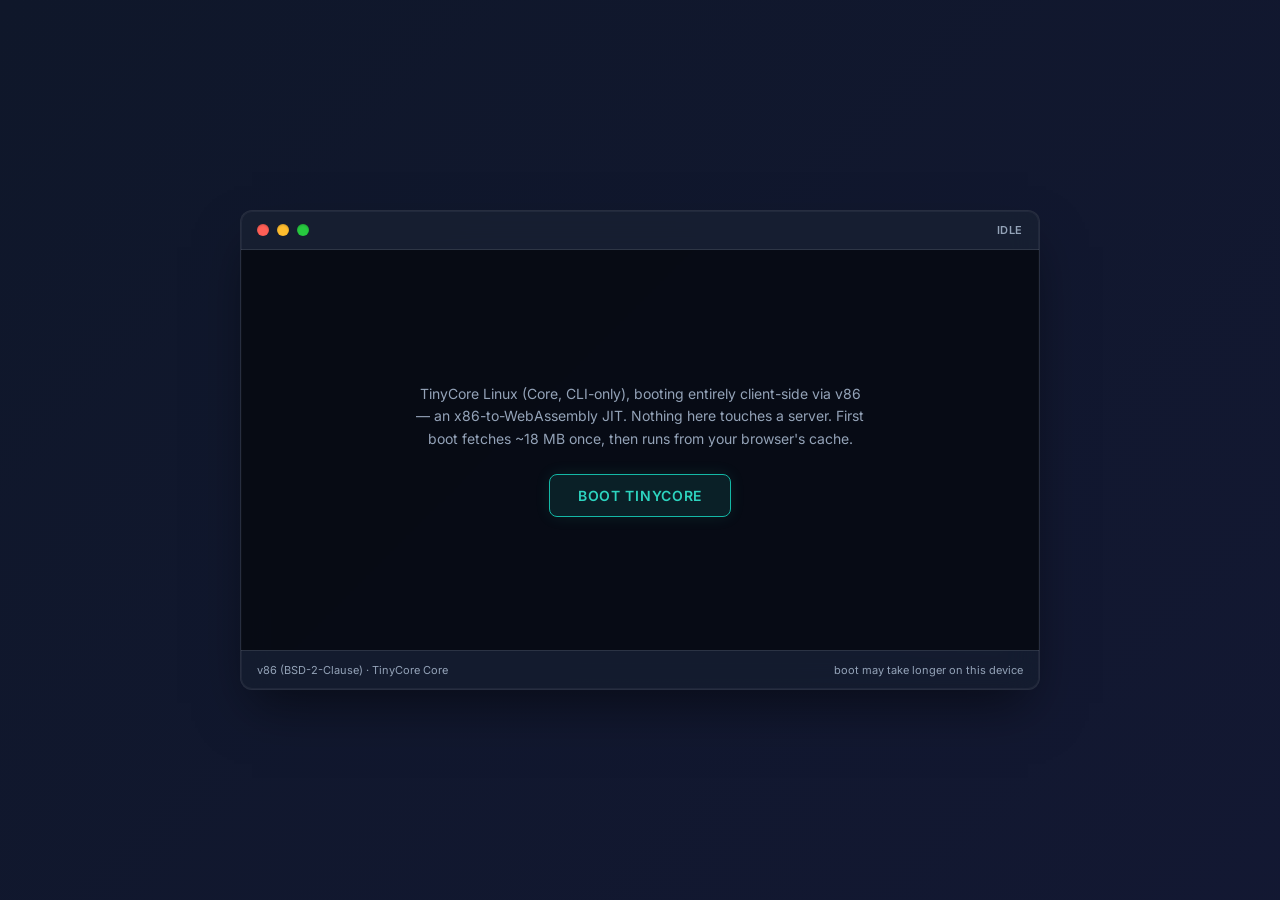
==== index.html @ d2da3f4f "initial commit: tinycore portfolio widget" ====
<!DOCTYPE html>
<html lang="en">

<head>
  <meta charset="UTF-8" />
  <meta name="viewport" content="width=device-width, initial-scale=1.0" />
  <title>TinyCore // client-side Linux</title>
  <style>
    @import url('https://fonts.googleapis.com/css2?family=Inter:wght@400;500;600&display=swap');

    :root {
      --bg: #0f172a;
      --panel: rgba(15, 23, 42, 0.7);
      --border: rgba(255, 255, 255, 0.1);
      --text: #f8fafc;
      --dim: #94a3b8;
      --accent: #2dd4bf;
      --accent-dim: #14b8a6;
      --shadow: rgba(0, 0, 0, 0.5);
    }

    * {
      box-sizing: border-box;
    }

    body {
      margin: 0;
      min-height: 100vh;
      display: flex;
      align-items: center;
      justify-content: center;
      background: linear-gradient(135deg, #0f172a 0%, #1e1b4b 100%, #0f172a 200%);
      background-size: 400% 400%;
      animation: gradientBG 15s ease infinite;
      color: var(--text);
      font-family: 'Inter', system-ui, -apple-system, BlinkMacSystemFont, "Segoe UI", Roboto, sans-serif;
      padding: 24px;
    }

    @keyframes gradientBG {
      0% {
        background-position: 0% 50%;
      }

      50% {
        background-position: 100% 50%;
      }

      100% {
        background-position: 0% 50%;
      }
    }

    .widget {
      width: 100%;
      max-width: 800px;
      background: var(--panel);
      backdrop-filter: blur(16px);
      -webkit-backdrop-filter: blur(16px);
      border: 1px solid var(--border);
      border-radius: 12px;
      overflow: hidden;
      box-shadow: 0 25px 50px -12px var(--shadow), 0 0 0 1px rgba(255, 255, 255, 0.05) inset;
      transition: all 0.3s ease;
    }

    .titlebar {
      display: flex;
      align-items: center;
      justify-content: space-between;
      padding: 12px 16px;
      border-bottom: 1px solid var(--border);
      font-size: 13px;
      color: var(--dim);
      background: rgba(255, 255, 255, 0.03);
    }

    .titlebar .dots {
      display: flex;
      gap: 8px;
    }

    .titlebar .dots span {
      display: inline-block;
      width: 12px;
      height: 12px;
      border-radius: 50%;
      box-shadow: inset 0 1px 2px rgba(0, 0, 0, 0.2);
    }

    .titlebar .dots span:nth-child(1) {
      background: #ff5f56;
    }

    .titlebar .dots span:nth-child(2) {
      background: #ffbd2e;
    }

    .titlebar .dots span:nth-child(3) {
      background: #27c93f;
    }

    #status {
      letter-spacing: 0.05em;
      text-transform: uppercase;
      font-weight: 600;
      font-size: 11px;
    }

    #screen-container {
      background: rgba(0, 0, 0, 0.5);
      min-height: 400px;
      display: flex;
      align-items: center;
      justify-content: center;
      position: relative;
    }

    /* v86 creates and manages its own canvas/text layers inside the container — don't touch
     their display property, just keep them from overflowing. */
    #screen-container canvas {
      max-width: 100%;
      border-bottom-left-radius: 12px;
      border-bottom-right-radius: 12px;
    }

    #screen-container .term {
      white-space: pre;
      color: #c9d1d9;
      font-family: ui-monospace, "SF Mono", "Cascadia Code", "JetBrains Mono", Consolas, monospace;
      padding: 10px;
    }

    .boot-gate {
      display: flex;
      flex-direction: column;
      align-items: center;
      gap: 24px;
      padding: 40px 20px;
      text-align: center;
      animation: fadeIn 0.5s ease;
    }

    @keyframes fadeIn {
      from {
        opacity: 0;
        transform: translateY(10px);
      }

      to {
        opacity: 1;
        transform: translateY(0);
      }
    }

    .boot-gate p {
      margin: 0;
      color: var(--dim);
      font-size: 14px;
      max-width: 50ch;
      line-height: 1.6;
    }

    button#boot-btn {
      background: rgba(45, 212, 191, 0.1);
      border: 1px solid var(--accent-dim);
      color: var(--accent);
      padding: 12px 28px;
      border-radius: 8px;
      font: inherit;
      font-size: 14px;
      font-weight: 600;
      letter-spacing: 0.05em;
      text-transform: uppercase;
      cursor: pointer;
      transition: all 0.2s ease;
      box-shadow: 0 0 15px rgba(45, 212, 191, 0.1);
    }

    button#boot-btn:hover:not(:disabled) {
      background: rgba(45, 212, 191, 0.2);
      box-shadow: 0 0 20px rgba(45, 212, 191, 0.3);
      transform: translateY(-1px);
    }

    button#boot-btn:active:not(:disabled) {
      transform: translateY(1px);
    }

    button#boot-btn:disabled {
      opacity: 0.5;
      cursor: not-allowed;
      box-shadow: none;
    }

    .footbar {
      display: flex;
      justify-content: space-between;
      padding: 12px 16px;
      border-top: 1px solid var(--border);
      font-size: 11px;
      color: var(--dim);
      background: rgba(255, 255, 255, 0.02);
    }

    .footbar a {
      color: var(--dim);
      text-decoration: none;
      transition: color 0.2s;
    }

    .footbar a:hover {
      color: var(--text);
    }

    #fallback-msg {
      display: none;
      padding: 40px 20px;
      text-align: center;
      color: #ef4444;
      font-size: 14px;
    }
  </style>
</head>

<body>

  <div class="widget">
    <div class="titlebar">
      <div class="dots"><span></span><span></span><span></span></div>
      <div id="status">idle</div>
    </div>

    <div id="screen-container">
      <div class="boot-gate" id="boot-gate">
        <p>TinyCore Linux (Core, CLI-only), booting entirely client-side via v86 &mdash; an x86-to-WebAssembly JIT.
          Nothing here touches a server. First boot fetches ~18&nbsp;MB once, then runs from your browser's cache.</p>
        <button id="boot-btn">Boot TinyCore</button>
      </div>
    </div>

    <div id="fallback-msg">
      Your browser doesn't support WebAssembly, so the live terminal can't run here &mdash;
      this widget degrades to this message instead of a broken screen.
    </div>

    <div class="footbar">
      <span>v86 (BSD-2-Clause) &middot; TinyCore Core</span>
      <span id="perf-note"></span>
    </div>
  </div>

  <!-- Classic (non-module) build: exposes a global `V86` class. Vendored locally, not CDN-loaded,
     so this keeps working even if copy.sh or a CDN has a bad day. -->
  <script src="v86/libv86.js"></script>

  <script>
    (function () {
      const bootGate = document.getElementById("boot-gate");
      const bootBtn = document.getElementById("boot-btn");
      const statusEl = document.getElementById("status");
      const screenBox = document.getElementById("screen-container");
      const fallback = document.getElementById("fallback-msg");
      const perfNote = document.getElementById("perf-note");

      // --- Step 7 from the plan: feature-detect before ever touching v86 ---
      if (typeof WebAssembly === "undefined" || typeof window.V86 === "undefined") {
        screenBox.style.display = "none";
        fallback.style.display = "block";
        return;
      }

      // Rough, non-scientific "is this a weak device" signal. Doesn't block anything,
      // just sets expectations so a slow boot doesn't look like it's broken.
      const cores = navigator.hardwareConcurrency || 2;
      if (cores <= 2) {
        perfNote.textContent = "boot may take longer on this device";
      }

      let emulator = null;

      function setStatus(text) { statusEl.textContent = text; }

      function bootTinyCore() {
        bootBtn.disabled = true;
        bootBtn.textContent = "Booting…";
        setStatus("loading");

        // Build a dedicated container for v86's own canvas/text layers, replacing the boot-gate UI.
        screenBox.innerHTML = "";
        const v86Screen = document.createElement("div");
        v86Screen.style.width = "100%";
        screenBox.appendChild(v86Screen);

        emulator = new V86({
          screen: { container: v86Screen },

          wasm_path: "v86/v86.wasm",
          bios: { url: "bios/seabios.bin" },
          vga_bios: { url: "bios/vgabios.bin" },

          // TinyCore's "Core" edition: CLI-only kernel + initrd, no X, no installer.
          bzimage: { url: "tinycore/vmlinuz" },
          initrd: { url: "tinycore/custom_core.gz" },

          // Deliberately lean. TinyCore Core is comfortable well under 64MB; if boot stalls
          // or the kernel OOMs on first real-world test, raise this before touching anything else.
          memory_size: 128 * 1024 * 1024,
          vga_memory_size: 8 * 1024 * 1024,

          // No net_device set at all -> no networking stack, no relay server, nothing to secure.
          autostart: true,
          disable_speaker: true,
        });

        // Fires once the guest actually starts pushing frames. If this never fires,
        // the problem is upstream of rendering (boot/BIOS/kernel), not the display layer.
        let sawFirstFrame = false;

        const stallTimeout = setTimeout(() => {
          if (!sawFirstFrame) {
            setStatus("stalled?");
          }
        }, 20000);

        emulator.add_listener("screen-set-size", () => {
          if (!sawFirstFrame) {
            sawFirstFrame = true;
            setStatus("booting");
            clearTimeout(stallTimeout);
          }
        });

        emulator.add_listener("emulator-ready", () => setStatus("ready"));

        emulator.add_listener("download-error", (e) => {
          setStatus("error");
          clearTimeout(stallTimeout);
          v86Screen.innerHTML =
            '<p style="color:#ef4444;padding:20px;font-size:14px;text-align:center;">' +
            "Couldn't load <code>" + e.file_name + "</code>. If that's vmlinuz/core.gz, " +
            "see the project README &mdash; those two files ship separately from this bundle." +
            "</p>";
        });

        // Catch global unhandled promise rejections (e.g. RangeError from memory allocation issues)
        window.addEventListener("unhandledrejection", (event) => {
          if (event.reason && event.reason.toString().includes("RangeError")) {
            setStatus("error");
            clearTimeout(stallTimeout);
            v86Screen.innerHTML =
              '<div style="color:#ef4444;padding:40px 20px;text-align:center;font-size:14px;">' +
              '<p><strong>VM Crash</strong></p>' +
              '<p>Ran out of memory while loading OS files. Please increase memory_size.</p>' +
              '</div>';
          }
        });
      }

      bootBtn.addEventListener("click", bootTinyCore, { once: true });
    })();
  </script>

</body>

</html>
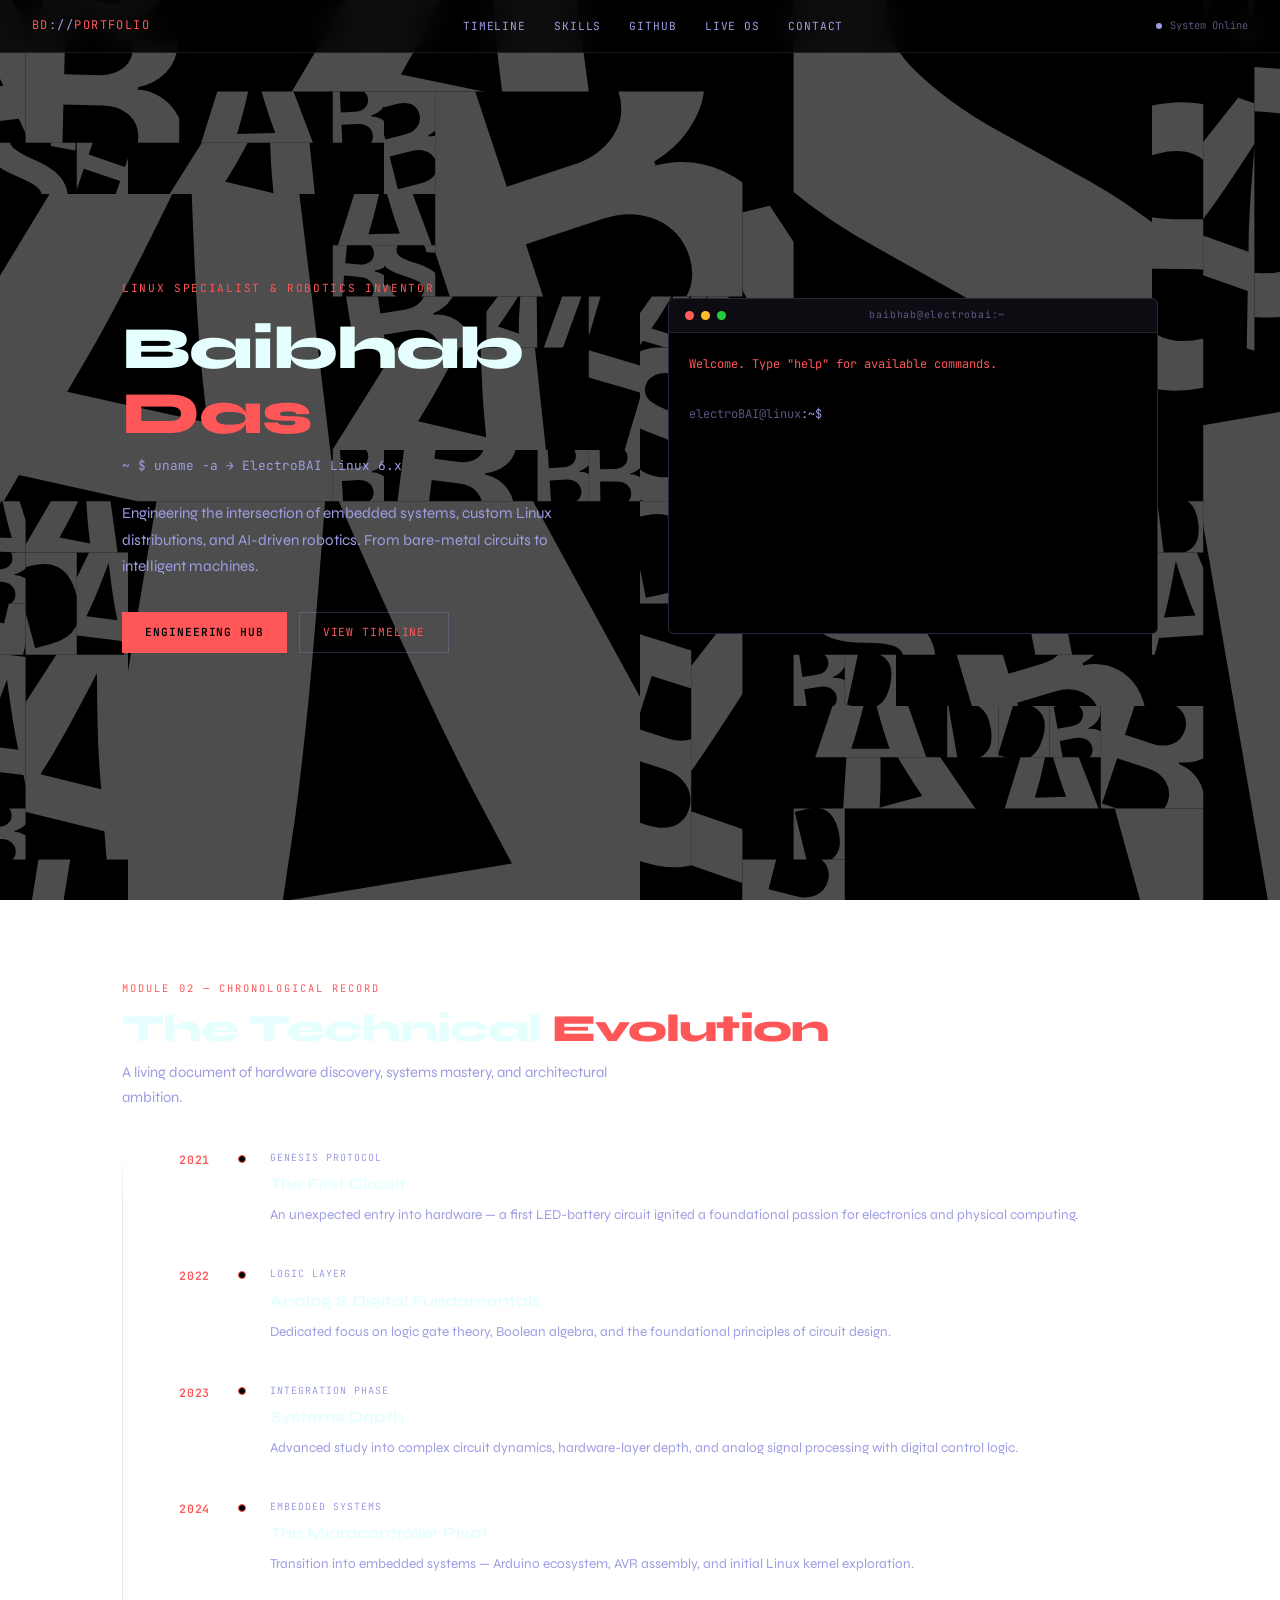
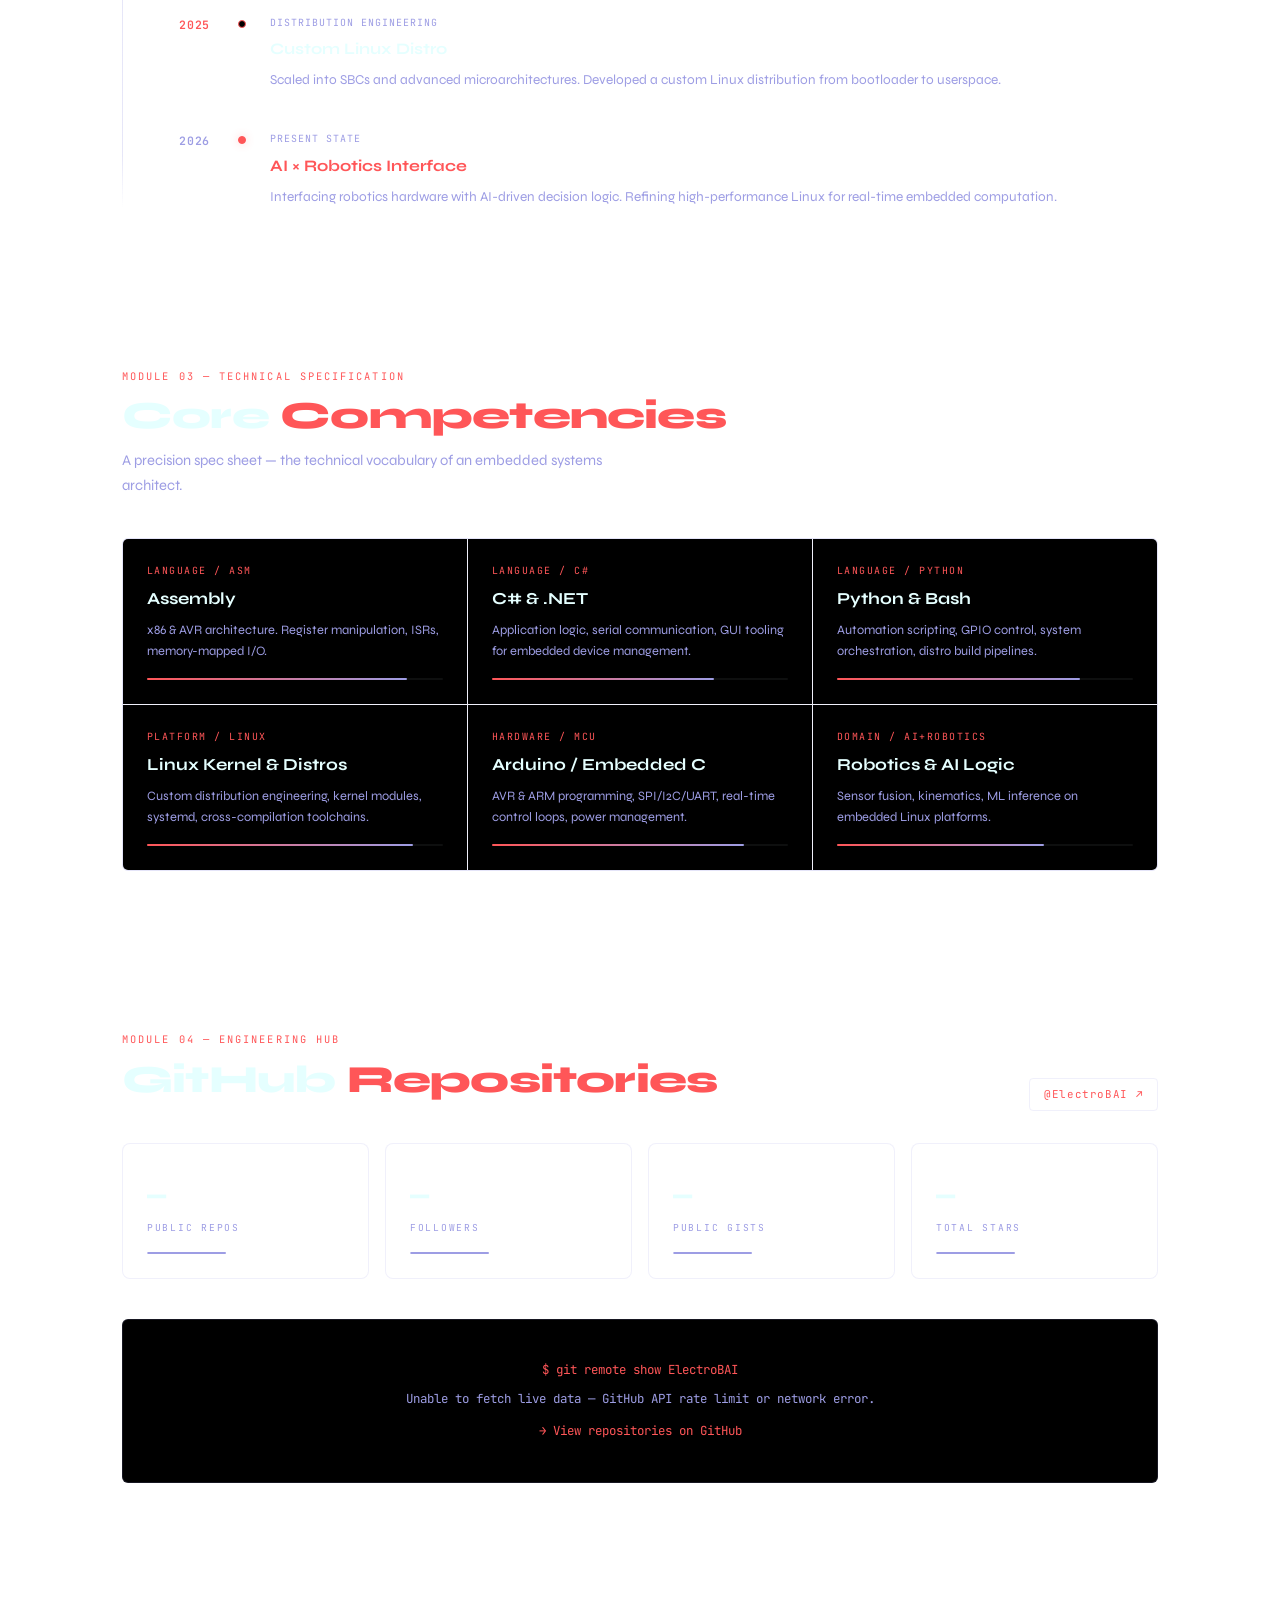
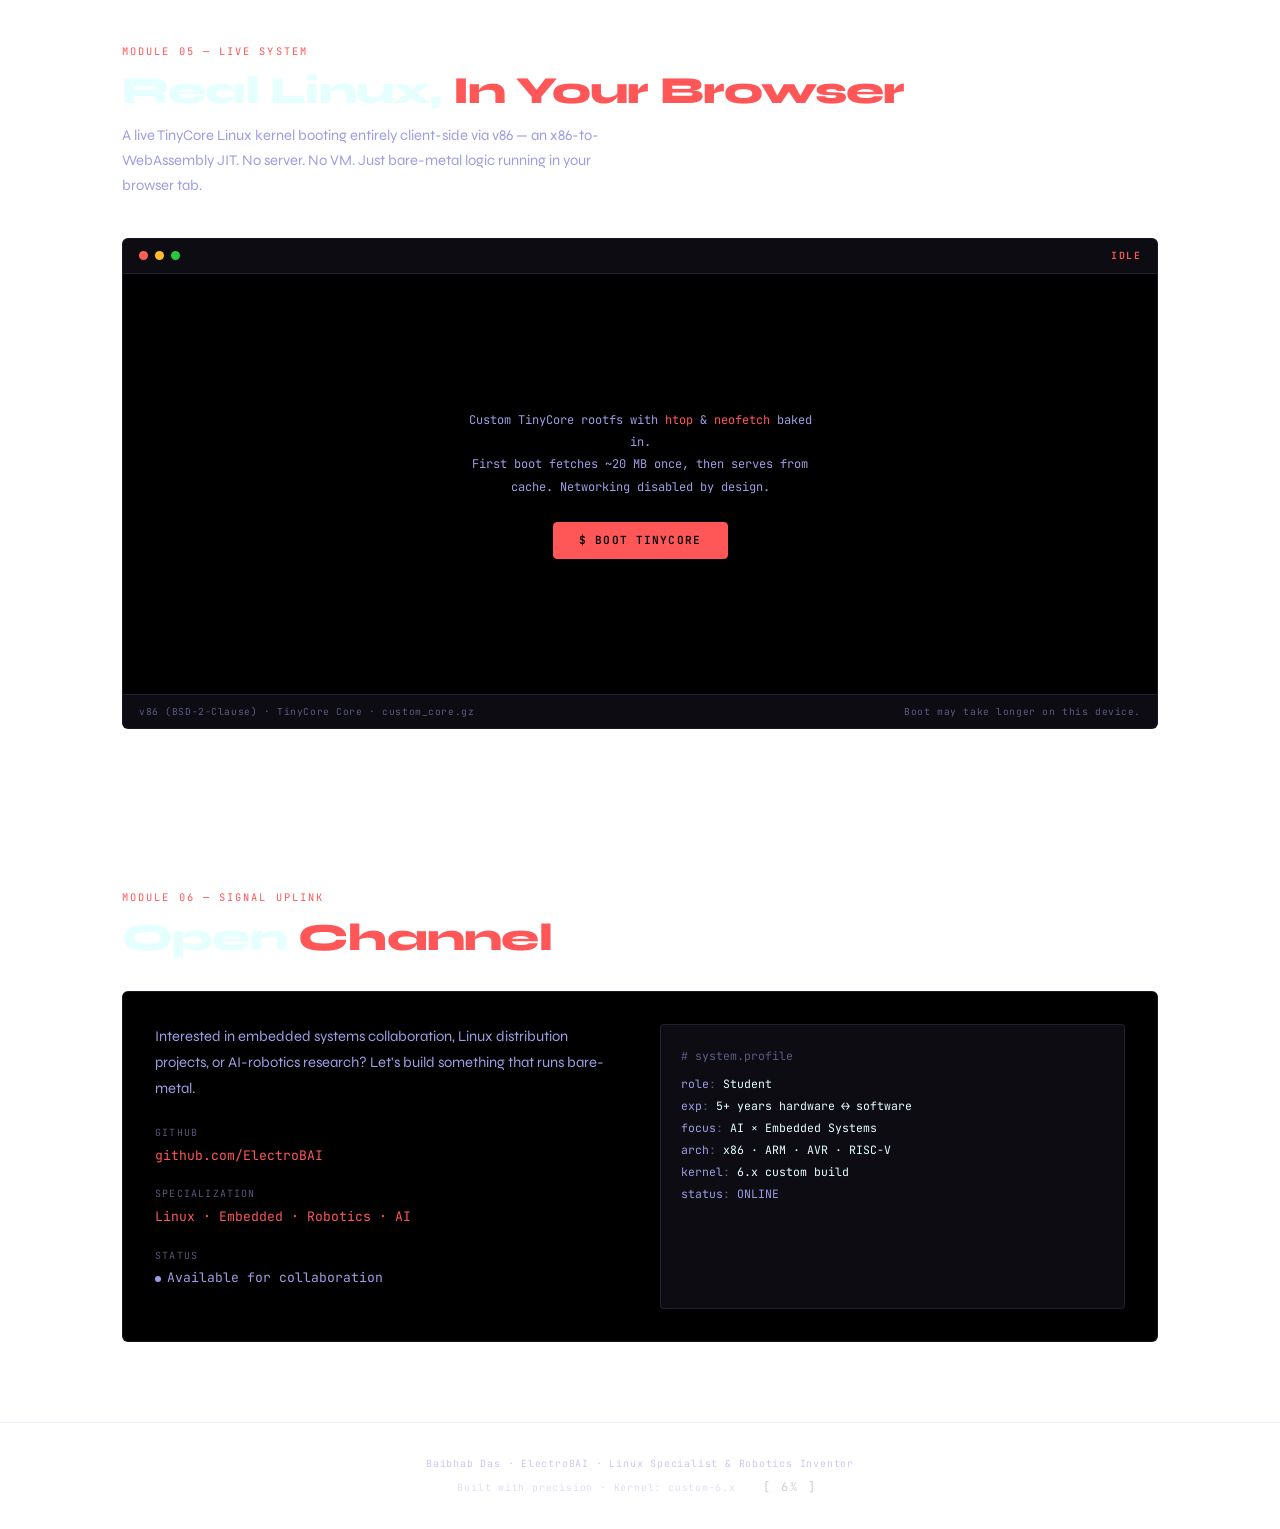
==== commit b45995c9: "Deploy: Apply complete codebase audit fixes, V86 lazy loading, and UI tweaks" ====
--- a/index.html
+++ b/index.html
@@ -2,362 +2,5609 @@
 <html lang="en">
 
 <head>
-  <meta charset="UTF-8" />
-  <meta name="viewport" content="width=device-width, initial-scale=1.0" />
-  <title>TinyCore // client-side Linux</title>
+  <meta charset="UTF-8">
+  <meta name="viewport" content="width=device-width, initial-scale=1.0">
+  <title>Baibhab Das — Linux Specialist & Robotics Inventor</title>
+  <meta name="description"
+    content="Portfolio of Baibhab Das — Linux specialist, robotics inventor, and embedded systems engineer. Explore projects, skills, and a live TinyCore Linux VM.">
+  <link rel="icon" type="image/svg+xml" href="terminal.svg">
+  <link
+    href="https://fonts.googleapis.com/css2?family=JetBrains+Mono:wght@400;600&family=Syne:wght@400;600;700;800&display=swap"
+    rel="stylesheet">
+  <link rel="stylesheet"
+    href="https://cdn-uicons.flaticon.com/2.6.0/uicons-regular-rounded/css/uicons-regular-rounded.css">
   <style>
-    @import url('https://fonts.googleapis.com/css2?family=Inter:wght@400;500;600&display=swap');
+    *,
+    *::before,
+    *::after {
+      box-sizing: border-box;
+      margin: 0;
+      padding: 0
+    }
 
     :root {
-      --bg: #0f172a;
-      --panel: rgba(15, 23, 42, 0.7);
-      --border: rgba(255, 255, 255, 0.1);
-      --text: #f8fafc;
-      --dim: #94a3b8;
-      --accent: #2dd4bf;
-      --accent-dim: #14b8a6;
-      --shadow: rgba(0, 0, 0, 0.5);
-    }
-
-    * {
-      box-sizing: border-box;
+      --bg: #000000;
+      --bg2: #000000;
+      --surface: rgba(157, 157, 228, 0.08);
+      --text: #E5FFFF;
+      --text2: #9D9DE4;
+      --text3: rgba(157, 157, 228, 0.55);
+      --cyan: #FF5658;
+      --cyan2: #9D9DE4;
+      --cyan-dim: rgba(255, 86, 88, 0.08);
+      --border: rgba(157, 157, 228, 0.15);
+      --border2: rgba(157, 157, 228, 0.25);
+      --mono: 'JetBrains Mono', monospace;
+      --sans: 'Syne', sans-serif;
+      --magenta: #ff0055;
+      --amber: #ffe600;
+      --font-heading: 'Syne', sans-serif;
+    }
+
+    html {
+      scroll-behavior: smooth
     }
 
     body {
-      margin: 0;
+      background: transparent;
+      color: var(--text);
+      font-family: var(--sans);
+      line-height: 1.65;
+      overflow-x: hidden;
+      -webkit-font-smoothing: antialiased;
+    }
+
+    a {
+      color: inherit;
+      text-decoration: none;
+      transition: color .2s
+    }
+
+    a:hover {
+      color: var(--cyan)
+    }
+
+    section {
+      padding: 5rem 2rem;
+      max-width: 1100px;
+      margin: 0 auto;
+    }
+
+    /* NAV */
+    nav {
+      position: fixed;
+      top: 0;
+      left: 0;
+      right: 0;
+      z-index: 100;
+      padding: 1rem 2rem;
+      display: flex;
+      align-items: center;
+      justify-content: space-between;
+      background: rgba(0, 0, 0, 0.82);
+      backdrop-filter: blur(16px);
+      -webkit-backdrop-filter: blur(16px);
+      border-bottom: 1px solid var(--border);
+    }
+
+    .nav-logo {
+      font-family: var(--mono);
+      font-size: .75rem;
+      color: var(--cyan);
+      letter-spacing: .12em;
+      text-transform: uppercase;
+    }
+
+    .nav-logo span {
+      color: var(--text2)
+    }
+
+    .nav-links {
+      display: flex;
+      gap: 1.75rem
+    }
+
+    .nav-links a {
+      font-family: var(--mono);
+      font-size: .7rem;
+      color: var(--text2);
+      letter-spacing: .08em;
+      text-transform: uppercase;
+    }
+
+    .nav-links a:hover {
+      color: var(--cyan)
+    }
+
+    .nav-status {
+      display: flex;
+      align-items: center;
+      gap: .5rem;
+      font-family: var(--mono);
+      font-size: .65rem;
+      color: var(--text3);
+    }
+
+    .status-dot {
+      width: 6px;
+      height: 6px;
+      border-radius: 50%;
+      background: var(--cyan2);
+      animation: pulse 2.5s ease-in-out infinite;
+    }
+
+    @keyframes pulse {
+
+      0%,
+      100% {
+        opacity: 1;
+        box-shadow: 0 0 4px rgba(255, 86, 88, .4)
+      }
+
+      50% {
+        opacity: .45;
+        box-shadow: none
+      }
+    }
+
+    /* HERO */
+    #hero {
       min-height: 100vh;
       display: flex;
       align-items: center;
+      padding: 7rem 2rem 5rem;
+      max-width: 1100px;
+      margin: 0 auto;
+    }
+
+    .hero-grid {
+      display: grid;
+      grid-template-columns: 1fr 1fr;
+      gap: 3.5rem;
+      align-items: center;
+      width: 100%;
+    }
+
+    .hero-eyebrow {
+      font-family: var(--mono);
+      font-size: .7rem;
+      color: var(--cyan);
+      letter-spacing: .15em;
+      text-transform: uppercase;
+      margin-bottom: 1.25rem;
+    }
+
+    .hero-name {
+      font-size: clamp(2.4rem, 5vw, 3.75rem);
+      font-weight: 800;
+      line-height: 1.08;
+      letter-spacing: -.02em;
+      margin-bottom: .5rem;
+    }
+
+    .hero-name .accent {
+      color: var(--cyan)
+    }
+
+    .hero-title {
+      font-family: var(--mono);
+      font-size: .8rem;
+      color: var(--text2);
+      margin-bottom: 1.5rem;
+    }
+
+    .hero-desc {
+      color: var(--text2);
+      font-size: .95rem;
+      line-height: 1.75;
+      margin-bottom: 2rem;
+      max-width: 440px;
+    }
+
+    .hero-ctas {
+      display: flex;
+      gap: .75rem;
+      flex-wrap: wrap
+    }
+
+    .btn {
+      font-family: var(--mono);
+      font-size: .7rem;
+      padding: .65rem 1.4rem;
+      letter-spacing: .08em;
+      text-transform: uppercase;
+      transition: background .2s, border-color .2s, color .2s;
+    }
+
+    .btn-primary {
+      background: var(--cyan);
+      color: #000;
+      font-weight: 600;
+      border: 1px solid var(--cyan);
+    }
+
+    .btn-primary:hover {
+      background: #ff7a7c;
+      color: #000
+    }
+
+    .btn-secondary {
+      background: transparent;
+      color: var(--cyan);
+      border: 1px solid var(--border2);
+    }
+
+    .btn-secondary:hover {
+      background: var(--cyan-dim);
+      color: var(--cyan)
+    }
+
+    /* TERMINAL */
+    .terminal-wrap {
+      position: relative
+    }
+
+    .terminal {
+      background: var(--bg2);
+      border: 1px solid var(--border);
+      border-radius: 6px;
+      overflow: hidden;
+      transition: border-color .25s;
+    }
+
+    .terminal:focus-within {
+      border-color: var(--border2)
+    }
+
+    .terminal-bar {
+      padding: .55rem 1rem;
+      background: var(--surface);
+      border-bottom: 1px solid var(--border);
+      display: flex;
+      align-items: center;
+      gap: .45rem;
+    }
+
+    .t-dot {
+      width: 9px;
+      height: 9px;
+      border-radius: 50%
+    }
+
+    .t-dot.r {
+      background: #ff5f56
+    }
+
+    .t-dot.y {
+      background: #ffbd2e
+    }
+
+    .t-dot.g {
+      background: #27c93f
+    }
+
+    .terminal-title {
+      flex: 1;
+      text-align: center;
+      font-family: var(--mono);
+      font-size: .62rem;
+      color: var(--text3);
+      letter-spacing: .08em;
+    }
+
+    .terminal-body {
+      padding: 1.25rem;
+      font-family: var(--mono);
+      font-size: .75rem;
+      line-height: 1.85;
+      min-height: 300px;
+      max-height: 340px;
+      overflow-y: auto;
+    }
+
+    .terminal-body::-webkit-scrollbar {
+      width: 3px
+    }
+
+    .terminal-body::-webkit-scrollbar-thumb {
+      background: var(--border2);
+      border-radius: 2px
+    }
+
+    .terminal-output {
+      white-space: pre-wrap;
+      word-break: break-word;
+      margin-bottom: .35rem
+    }
+
+    .terminal-output.out {
+      color: var(--text2)
+    }
+
+    .terminal-output.hi {
+      color: var(--cyan)
+    }
+
+    .terminal-output.err {
+      color: #FF5658
+    }
+
+    .terminal-input-line {
+      display: flex;
+      align-items: baseline;
+      margin-top: .25rem
+    }
+
+    .t-prompt {
+      color: var(--cyan2);
+      white-space: nowrap;
+      flex-shrink: 0
+    }
+
+    .t-host {
+      color: var(--text3)
+    }
+
+    #cli-input {
+      flex: 1;
+      background: transparent;
+      border: none;
+      outline: none;
+      color: var(--text);
+      font-family: var(--mono);
+      font-size: .75rem;
+      caret-color: var(--cyan);
+      padding: 0;
+      margin: 0;
+      min-width: 0;
+    }
+
+    /* SECTION HEADERS */
+    .section-label {
+      font-family: var(--mono);
+      font-size: .65rem;
+      color: var(--cyan);
+      letter-spacing: .2em;
+      text-transform: uppercase;
+      margin-bottom: .6rem;
+    }
+
+    .section-title {
+      font-size: clamp(1.6rem, 3.5vw, 2.4rem);
+      font-weight: 800;
+      line-height: 1.12;
+      letter-spacing: -.02em;
+      margin-bottom: .65rem;
+    }
+
+    .section-title .accent {
+      color: var(--cyan)
+    }
+
+    .section-subtitle {
+      color: var(--text2);
+      font-size: .92rem;
+      max-width: 520px;
+      line-height: 1.7;
+    }
+
+    /* TIMELINE */
+    .timeline {
+      margin-top: 2.5rem;
+      position: relative
+    }
+
+    .timeline::before {
+      content: '';
+      position: absolute;
+      left: 0;
+      top: 0;
+      bottom: 0;
+      width: 1px;
+      background: linear-gradient(to bottom, transparent, var(--border2) 8%, var(--border2) 92%, transparent);
+    }
+
+    .timeline-item {
+      display: grid;
+      grid-template-columns: 120px 1fr;
+      position: relative;
+    }
+
+    .timeline-item:not(:last-child) .t-content {
+      padding-bottom: 2.5rem
+    }
+
+    .t-year-col {
+      padding-right: 2rem;
+      text-align: right;
+      position: relative;
+    }
+
+    .t-year {
+      font-family: var(--mono);
+      font-size: .72rem;
+      color: var(--cyan);
+      font-weight: 600;
+      letter-spacing: .06em;
+    }
+
+    .t-node {
+      position: absolute;
+      right: -4px;
+      top: .3rem;
+      width: 8px;
+      height: 8px;
+      border-radius: 50%;
+      background: var(--bg);
+      border: 1.5px solid var(--cyan);
+      transition: background .2s, box-shadow .2s;
+    }
+
+    .timeline-item:hover .t-node {
+      background: var(--cyan-dim)
+    }
+
+    .t-content {
+      padding-left: 1.75rem
+    }
+
+    .t-tag {
+      font-family: var(--mono);
+      font-size: .62rem;
+      color: var(--cyan2);
+      letter-spacing: .1em;
+      text-transform: uppercase;
+      margin-bottom: .3rem;
+    }
+
+    .t-milestone {
+      font-size: 1rem;
+      font-weight: 700;
+      margin-bottom: .35rem
+    }
+
+    .t-desc {
+      color: var(--text2);
+      font-size: .85rem;
+      line-height: 1.7
+    }
+
+    .t-present .t-node {
+      background: var(--cyan);
+      box-shadow: 0 0 8px rgba(255, 86, 88, .25)
+    }
+
+    .t-present .t-year {
+      color: var(--cyan2)
+    }
+
+    /* SKILLS */
+    .spec-grid {
+      display: grid;
+      grid-template-columns: repeat(auto-fit, minmax(280px, 1fr));
+      gap: 1px;
+      margin-top: 2.5rem;
+      background: var(--border);
+      border: 1px solid var(--border);
+      border-radius: 6px;
+      overflow: hidden;
+    }
+
+    .spec-cell {
+      background: var(--bg2);
+      padding: 1.5rem;
+      transition: background .2s;
+    }
+
+    .spec-cell:hover {
+      background: var(--surface)
+    }
+
+    .spec-lang {
+      font-family: var(--mono);
+      font-size: .62rem;
+      color: var(--cyan);
+      letter-spacing: .15em;
+      text-transform: uppercase;
+      margin-bottom: .35rem;
+    }
+
+    .spec-name {
+      font-size: 1.05rem;
+      font-weight: 700;
+      margin-bottom: .45rem
+    }
+
+    .spec-desc {
+      font-size: .8rem;
+      color: var(--text2);
+      line-height: 1.65;
+      margin-bottom: 1rem
+    }
+
+    .spec-bar-wrap {
+      height: 2px;
+      background: rgba(229, 255, 255, .06);
+      border-radius: 1px
+    }
+
+    .spec-bar {
+      height: 100%;
+      background: linear-gradient(to right, var(--cyan), var(--cyan2));
+      border-radius: 1px;
+      transition: width .6s ease;
+    }
+
+    /* GITHUB */
+    .gh-header {
+      display: flex;
+      align-items: flex-end;
+      justify-content: space-between;
+      flex-wrap: wrap;
+      gap: 1rem;
+      margin-bottom: 2rem;
+    }
+
+    .gh-link {
+      font-family: var(--mono);
+      font-size: .68rem;
+      color: var(--cyan);
+      border: 1px solid var(--border);
+      padding: .4rem .85rem;
+      border-radius: 4px;
+      letter-spacing: .06em;
+      transition: background .2s, border-color .2s;
+    }
+
+    .gh-link:hover {
+      background: var(--cyan-dim);
+      border-color: var(--border2);
+      color: var(--cyan)
+    }
+
+    .repos-grid {
+      display: grid;
+      grid-template-columns: repeat(auto-fill, minmax(300px, 1fr));
+      gap: 1px;
+      background: var(--border);
+      border: 1px solid var(--border);
+      border-radius: 6px;
+      overflow: hidden;
+    }
+
+    .repo-card {
+      background: var(--bg2);
+      padding: 1.35rem;
+      display: block;
+      color: inherit;
+      transition: background .2s;
+    }
+
+    .repo-card:hover {
+      background: var(--surface);
+      color: inherit
+    }
+
+    .repo-name {
+      font-family: var(--mono);
+      font-size: .82rem;
+      color: var(--cyan);
+      font-weight: 600;
+      margin-bottom: .4rem;
+      display: flex;
+      align-items: center;
+      gap: .4rem;
+    }
+
+    .repo-desc {
+      font-size: .78rem;
+      color: var(--text2);
+      line-height: 1.6;
+      margin-bottom: .85rem;
+      min-height: 2.4rem;
+    }
+
+    .repo-meta {
+      display: flex;
+      gap: 1rem;
+      align-items: center;
+      flex-wrap: wrap;
+      font-family: var(--mono);
+      font-size: .62rem;
+      color: var(--text3);
+    }
+
+    .repo-lang {
+      display: flex;
+      align-items: center;
+      gap: .35rem;
+      color: var(--text2)
+    }
+
+    .lang-dot {
+      width: 7px;
+      height: 7px;
+      border-radius: 50%
+    }
+
+    .repo-stars {
+      display: flex;
+      align-items: center;
+      gap: .25rem
+    }
+
+    .repo-loading,
+    .repo-error {
+      text-align: center;
+      padding: 2.5rem;
+      font-family: var(--mono);
+      font-size: .78rem;
+      color: var(--text2);
+      background: var(--bg2);
+      border: 1px solid var(--border);
+      border-radius: 6px;
+    }
+
+    .repo-error a {
+      color: var(--cyan)
+    }
+
+    /* CONTACT */
+    .contact-card {
+      margin-top: 2rem;
+      background: var(--bg2);
+      border: 1px solid var(--border);
+      border-radius: 6px;
+      padding: 2rem;
+      display: grid;
+      grid-template-columns: 1fr 1fr;
+      gap: 2.5rem;
+    }
+
+    .contact-fact {
+      margin-bottom: 1.25rem
+    }
+
+    .contact-label {
+      font-family: var(--mono);
+      font-size: .62rem;
+      color: var(--text3);
+      letter-spacing: .12em;
+      text-transform: uppercase;
+      margin-bottom: .2rem;
+    }
+
+    .contact-value {
+      font-family: var(--mono);
+      font-size: .82rem;
+      color: var(--cyan)
+    }
+
+    .profile-block {
+      background: var(--surface);
+      border: 1px solid var(--border);
+      border-radius: 4px;
+      padding: 1.25rem;
+      font-family: var(--mono);
+      font-size: .72rem;
+      line-height: 1.9;
+    }
+
+    .profile-block .key {
+      color: var(--cyan2)
+    }
+
+    .profile-block .sep {
+      color: var(--text3)
+    }
+
+    footer {
+      position: relative;
+      border-top: 1px solid var(--border);
+      padding: 2rem;
+      text-align: center;
+      font-family: var(--mono);
+      font-size: .62rem;
+      color: var(--text3);
+      letter-spacing: .08em;
+      line-height: 1.8;
+    }
+
+    /* SCROLL ANIMATIONS */
+    .fade-up {
+      opacity: 0;
+      transform: translateY(14px);
+      transition: opacity .5s ease, transform .5s ease;
+    }
+
+    .fade-up.visible {
+      opacity: 1;
+      transform: none
+    }
+
+    @media(max-width:768px) {
+      .hero-grid {
+        grid-template-columns: 1fr;
+        gap: 2.5rem
+      }
+
+      .timeline-item {
+        grid-template-columns: 72px 1fr
+      }
+
+      .contact-card {
+        grid-template-columns: 1fr
+      }
+
+      .nav-links {
+        display: none
+      }
+
+      nav {
+        padding: 1rem 1.25rem
+      }
+
+      section {
+        padding: 4rem 1.25rem
+      }
+
+      #hero {
+        padding: 6rem 1.25rem 4rem
+      }
+    }
+
+    /* BACKGROUND ANIMATION LAYER */
+    #letterGridBg {
+      position: fixed;
+      inset: 0;
+      z-index: -1;
+      overflow: hidden;
+      background: #000;
+      pointer-events: none;
+    }
+
+    #letterGrid {
+      position: absolute;
+      top: 0;
+      left: 0;
+      display: block;
+      will-change: transform
+    }
+
+    #letterGridScrim {
+      position: absolute;
+      inset: 0;
+      background: rgba(0, 0, 0, 0.62)
+    }
+
+    /* LOADER */
+    #page-loader {
+      position: fixed;
+      inset: 0;
+      z-index: 9999;
+      background: #000;
+      display: flex;
+      flex-direction: column;
+      align-items: center;
       justify-content: center;
-      background: linear-gradient(135deg, #0f172a 0%, #1e1b4b 100%, #0f172a 200%);
-      background-size: 400% 400%;
-      animation: gradientBG 15s ease infinite;
+      gap: 1.2rem;
+      transition: opacity .5s ease, visibility .5s ease;
+    }
+
+    #page-loader.hidden {
+      opacity: 0;
+      visibility: hidden;
+    }
+
+    .loader-title {
+      font-family: var(--mono);
+      font-size: clamp(1.8rem, 5vw, 3rem);
+      font-weight: 700;
       color: var(--text);
-      font-family: 'Inter', system-ui, -apple-system, BlinkMacSystemFont, "Segoe UI", Roboto, sans-serif;
-      padding: 24px;
-    }
-
-    @keyframes gradientBG {
+      letter-spacing: .05em;
+    }
+
+    .loader-title span {
+      color: var(--cyan);
+    }
+
+    .loader-subtitle {
+      font-family: var(--mono);
+      font-size: .65rem;
+      letter-spacing: .3em;
+      color: var(--text2);
+      text-transform: uppercase;
+    }
+
+    .loader-bar-wrap {
+      width: min(280px, 60vw);
+      height: 2px;
+      background: rgba(255, 255, 255, .1);
+      border-radius: 2px;
+      overflow: hidden;
+    }
+
+    .loader-bar {
+      height: 100%;
+      width: 0;
+      background: var(--cyan);
+      border-radius: 2px;
+      animation: loaderFill 1.4s cubic-bezier(.4, 0, .2, 1) forwards;
+    }
+
+    @keyframes loaderFill {
       0% {
-        background-position: 0% 50%;
-      }
-
+        width: 0;
+      }
+
+      60% {
+        width: 75%;
+      }
+
+      100% {
+        width: 100%;
+      }
+    }
+
+    .loader-text {
+      font-family: var(--mono);
+      font-size: .6rem;
+      color: var(--cyan);
+      letter-spacing: .15em;
+      animation: loaderBlink 1s step-end infinite;
+    }
+
+    @keyframes loaderBlink {
       50% {
-        background-position: 100% 50%;
-      }
-
-      100% {
-        background-position: 0% 50%;
-      }
-    }
-
-    .widget {
-      width: 100%;
-      max-width: 800px;
-      background: var(--panel);
-      backdrop-filter: blur(16px);
-      -webkit-backdrop-filter: blur(16px);
+        opacity: 0;
+      }
+    }
+
+    /* GITHUB STATS CARDS */
+    .gh-stats-grid {
+      display: grid;
+      grid-template-columns: repeat(auto-fit, minmax(200px, 1fr));
+      gap: 1rem;
+      margin-bottom: 2.5rem;
+    }
+
+    .gh-stat-card {
+      background: rgba(255, 255, 255, .03);
       border: 1px solid var(--border);
-      border-radius: 12px;
+      border-radius: 8px;
+      padding: 1.5rem;
+      display: flex;
+      flex-direction: column;
+      gap: .5rem;
+      transition: border-color .2s;
+    }
+
+    .gh-stat-card:hover {
+      border-color: var(--border2);
+    }
+
+    .gh-stat-icon {
+      display: flex;
+      margin-bottom: .25rem;
+    }
+
+    .gh-stat-icon i {
+      font-size: 1.5rem;
+      color: var(--cyan2);
+      line-height: 1;
+    }
+
+    .gh-stat-value {
+      font-family: var(--mono);
+      font-size: 2rem;
+      font-weight: 700;
+      color: var(--text);
+      line-height: 1;
+    }
+
+    .gh-stat-label {
+      font-family: var(--mono);
+      font-size: .6rem;
+      letter-spacing: .18em;
+      color: var(--text2);
+      text-transform: uppercase;
+    }
+
+    .gh-stat-bar {
+      margin-top: .5rem;
+      height: 2px;
+      background: rgba(255, 255, 255, .08);
+      border-radius: 2px;
       overflow: hidden;
-      box-shadow: 0 25px 50px -12px var(--shadow), 0 0 0 1px rgba(255, 255, 255, 0.05) inset;
-      transition: all 0.3s ease;
-    }
-
-    .titlebar {
+    }
+
+    .gh-stat-bar-fill {
+      height: 100%;
+      width: 40%;
+      background: var(--cyan2);
+      border-radius: 2px;
+    }
+
+    /* TINYCORE WIDGET */
+
+    .tc-widget {
+      margin-top: 2.5rem;
+      border: 1px solid var(--border);
+      border-radius: 6px;
+      overflow: hidden;
+      background: #000;
+      transition: border-color .25s;
+    }
+
+    .tc-widget:hover {
+      border-color: var(--border2);
+    }
+
+    .tc-titlebar {
       display: flex;
       align-items: center;
       justify-content: space-between;
-      padding: 12px 16px;
+      padding: .55rem 1rem;
+      background: var(--surface);
       border-bottom: 1px solid var(--border);
-      font-size: 13px;
-      color: var(--dim);
-      background: rgba(255, 255, 255, 0.03);
-    }
-
-    .titlebar .dots {
+    }
+
+    .tc-titlebar .dots {
       display: flex;
-      gap: 8px;
-    }
-
-    .titlebar .dots span {
+      gap: .45rem;
+    }
+
+    .tc-titlebar .dots span {
       display: inline-block;
-      width: 12px;
-      height: 12px;
+      width: 9px;
+      height: 9px;
       border-radius: 50%;
-      box-shadow: inset 0 1px 2px rgba(0, 0, 0, 0.2);
-    }
-
-    .titlebar .dots span:nth-child(1) {
+    }
+
+    .tc-titlebar .dots span:nth-child(1) {
       background: #ff5f56;
     }
 
-    .titlebar .dots span:nth-child(2) {
+    .tc-titlebar .dots span:nth-child(2) {
       background: #ffbd2e;
     }
 
-    .titlebar .dots span:nth-child(3) {
+    .tc-titlebar .dots span:nth-child(3) {
       background: #27c93f;
     }
 
-    #status {
-      letter-spacing: 0.05em;
+    #tc-status {
+      font-family: var(--mono);
+      font-size: .62rem;
+      color: var(--cyan);
+      letter-spacing: .15em;
       text-transform: uppercase;
       font-weight: 600;
-      font-size: 11px;
-    }
-
-    #screen-container {
-      background: rgba(0, 0, 0, 0.5);
-      min-height: 400px;
+    }
+
+    #tc-screen {
+      background: #000;
+      min-height: 420px;
       display: flex;
       align-items: center;
       justify-content: center;
       position: relative;
     }
 
-    /* v86 creates and manages its own canvas/text layers inside the container — don't touch
-     their display property, just keep them from overflowing. */
-    #screen-container canvas {
+    #tc-screen canvas {
       max-width: 100%;
-      border-bottom-left-radius: 12px;
-      border-bottom-right-radius: 12px;
-    }
-
-    #screen-container .term {
-      white-space: pre;
-      color: #c9d1d9;
-      font-family: ui-monospace, "SF Mono", "Cascadia Code", "JetBrains Mono", Consolas, monospace;
-      padding: 10px;
-    }
-
-    .boot-gate {
+      display: block;
+    }
+
+    .tc-boot-gate {
       display: flex;
       flex-direction: column;
       align-items: center;
-      gap: 24px;
-      padding: 40px 20px;
+      gap: 1.5rem;
+      padding: 3rem 2rem;
       text-align: center;
-      animation: fadeIn 0.5s ease;
-    }
-
-    @keyframes fadeIn {
-      from {
-        opacity: 0;
-        transform: translateY(10px);
-      }
-
-      to {
-        opacity: 1;
-        transform: translateY(0);
-      }
-    }
-
-    .boot-gate p {
+      animation: fadeIn .5s ease;
+    }
+
+    .tc-boot-gate p {
       margin: 0;
-      color: var(--dim);
-      font-size: 14px;
-      max-width: 50ch;
-      line-height: 1.6;
-    }
-
-    button#boot-btn {
-      background: rgba(45, 212, 191, 0.1);
-      border: 1px solid var(--accent-dim);
-      color: var(--accent);
-      padding: 12px 28px;
-      border-radius: 8px;
-      font: inherit;
-      font-size: 14px;
+      color: var(--text2);
+      font-family: var(--mono);
+      font-size: .75rem;
+      line-height: 1.85;
+      max-width: 52ch;
+    }
+
+    #tc-boot-btn {
+      font-family: var(--mono);
+      font-size: .7rem;
+      padding: .65rem 1.6rem;
+      letter-spacing: .1em;
+      text-transform: uppercase;
       font-weight: 600;
-      letter-spacing: 0.05em;
-      text-transform: uppercase;
+      background: var(--cyan);
+      color: #000;
+      border: 1px solid var(--cyan);
+      border-radius: 4px;
       cursor: pointer;
-      transition: all 0.2s ease;
-      box-shadow: 0 0 15px rgba(45, 212, 191, 0.1);
-    }
-
-    button#boot-btn:hover:not(:disabled) {
-      background: rgba(45, 212, 191, 0.2);
-      box-shadow: 0 0 20px rgba(45, 212, 191, 0.3);
+      transition: background .2s, transform .15s;
+    }
+
+    #tc-boot-btn:hover:not(:disabled) {
+      background: #ff7a7c;
       transform: translateY(-1px);
     }
 
-    button#boot-btn:active:not(:disabled) {
+    #tc-boot-btn:active:not(:disabled) {
       transform: translateY(1px);
     }
 
-    button#boot-btn:disabled {
-      opacity: 0.5;
+    #tc-boot-btn:disabled {
+      opacity: .45;
       cursor: not-allowed;
-      box-shadow: none;
-    }
-
-    .footbar {
+    }
+
+    .tc-footbar {
       display: flex;
       justify-content: space-between;
-      padding: 12px 16px;
+      padding: .55rem 1rem;
       border-top: 1px solid var(--border);
+      background: var(--surface);
+      font-family: var(--mono);
+      font-size: .6rem;
+      color: var(--text3);
+      letter-spacing: .06em;
+    }
+
+    #tc-fallback {
+      display: none;
+      padding: 2.5rem;
+      text-align: center;
+      font-family: var(--mono);
+      font-size: .75rem;
+      color: var(--cyan);
+      background: #000;
+      border: 1px solid var(--border);
+      border-radius: 6px;
+      margin-top: 2.5rem;
+    }
+
+    .mi-trigger {
+      background: none;
+      border: none;
+      color: #2a3b4c;
+      font-family: var(--mono);
+      font-size: 12px;
+      letter-spacing: 2px;
+      cursor: pointer;
+      opacity: .4;
+      margin-left: 14px;
+      padding: 2px 6px;
+      transition: opacity .3s, color .3s, text-shadow .3s;
+    }
+
+    .mi-trigger:hover {
+      opacity: 1;
+      color: var(--cyan);
+      text-shadow: 0 0 8px var(--cyan);
+    }
+
+    .mi-trigger:focus-visible {
+      outline: 1px solid var(--cyan);
+      opacity: 1;
+    }
+
+
+
+    body.mi-glitching {
+      animation: mi-body-glitch .38s steps(2, end);
+    }
+
+    @keyframes mi-body-glitch {
+
+      0%,
+      100% {
+        filter: none;
+        transform: none;
+      }
+
+      20% {
+        filter: hue-rotate(30deg) saturate(3);
+        transform: translate(1px, -1px) skewX(1deg);
+      }
+
+      40% {
+        filter: invert(.08) saturate(2);
+        transform: translate(-2px, 1px);
+      }
+
+      60% {
+        filter: hue-rotate(-40deg);
+        transform: translate(2px, 0) skewX(-1deg);
+      }
+
+      80% {
+        filter: none;
+        transform: translate(-1px, 1px);
+      }
+    }
+
+    .mi-modal {
+      position: fixed;
+      inset: 0;
+      background: radial-gradient(ellipse at 50% 30%, #101c2c 0%, var(--bg) 70%);
+      display: none;
+      z-index: 9999;
+      font-family: var(--mono);
+      overflow: hidden;
+    }
+
+    .mi-modal * {
+      user-select: none;
+    }
+
+    .mi-modal.mi-open {
+      display: block;
+    }
+
+    .mi-modal.mi-chroma #miCanvas {
+      filter: drop-shadow(3px 0 var(--magenta)) drop-shadow(-3px 0 var(--cyan));
+    }
+
+    .mi-scanlines {
+      position: absolute;
+      inset: 0;
+      pointer-events: none;
+      z-index: 1;
+      opacity: .8;
+      background: repeating-linear-gradient(0deg, rgba(0, 0, 0, .25), rgba(0, 0, 0, .25) 1px, transparent 1px, transparent 3px);
+    }
+
+    .mi-vignette {
+      position: absolute;
+      inset: 0;
+      pointer-events: none;
+      box-shadow: inset 0 0 180px 60px rgba(0, 0, 0, .85);
+    }
+
+    #miCanvas {
+      position: absolute;
+      inset: 0;
+      width: 100%;
+      height: 100%;
+      cursor: crosshair;
+      touch-action: none;
+      z-index: 0;
+    }
+
+    .mi-dangerline {
+      position: absolute;
+      left: 0;
+      width: 100%;
+      height: 3px;
+      top: 82%;
+      background: repeating-linear-gradient(45deg, var(--magenta) 0 9px, transparent 9px 18px);
+      background-size: 26px 3px;
+      opacity: .45;
+      box-shadow: 0 0 10px var(--magenta), 0 0 20px rgba(255, 0, 85, .5);
+      transition: opacity .3s, box-shadow .3s;
+      animation: mi-hazard-scroll 1.6s linear infinite;
+      z-index: 2;
+    }
+
+    .mi-dangerline::before,
+    .mi-dangerline::after {
+      content: "";
+      position: absolute;
+      top: -6px;
+      width: 1px;
+      height: 15px;
+      background: var(--magenta);
+      box-shadow: 0 0 6px var(--magenta);
+    }
+
+    .mi-dangerline::before {
+      left: 0;
+    }
+
+    .mi-dangerline::after {
+      right: 0;
+    }
+
+    @keyframes mi-hazard-scroll {
+      from {
+        background-position-x: 0;
+      }
+
+      to {
+        background-position-x: 26px;
+      }
+    }
+
+    .mi-dangerline.mi-hot {
+      opacity: 1;
+      box-shadow: 0 0 26px 4px rgba(255, 0, 85, .95);
+      animation-duration: .5s;
+    }
+
+    .mi-dangerline-label {
+      position: absolute;
+      left: 14px;
+      top: 82%;
+      transform: translateY(-100%);
+      padding: 2px 8px 4px;
+      font-size: 9px;
+      font-weight: 700;
+      letter-spacing: 1.5px;
+      color: var(--magenta);
+      opacity: .5;
+      text-transform: uppercase;
+      transition: opacity .3s, text-shadow .3s;
+      z-index: 2;
+    }
+
+    .mi-dangerline-label.mi-hot {
+      opacity: 1;
+      text-shadow: 0 0 8px var(--magenta);
+    }
+
+    .mi-hud-container {
+      position: absolute;
+      inset: 0;
+      pointer-events: none;
+      z-index: 100;
+      padding: 32px 40px;
+      display: flex;
+      justify-content: space-between;
+      align-items: flex-start;
+    }
+
+    .mi-telemetry {
+      display: flex;
+      flex-direction: column;
+      gap: 7px;
+      pointer-events: auto;
+      background: rgba(7, 10, 16, .65);
+      padding: 14px 20px 18px;
+      border: 1px solid rgba(0, 240, 255, .15);
+      border-left: 3px solid var(--cyan);
+      backdrop-filter: blur(8px);
+      box-shadow: 0 8px 32px rgba(0, 0, 0, .6);
+      width: 230px;
+    }
+
+    .mi-stat-item {
       font-size: 11px;
-      color: var(--dim);
-      background: rgba(255, 255, 255, 0.02);
-    }
-
-    .footbar a {
-      color: var(--dim);
-      text-decoration: none;
-      transition: color 0.2s;
-    }
-
-    .footbar a:hover {
-      color: var(--text);
-    }
-
-    #fallback-msg {
-      display: none;
-      padding: 40px 20px;
+      font-weight: 700;
+      letter-spacing: 2px;
+      color: var(--text2);
+      text-transform: uppercase;
+      display: flex;
+      justify-content: space-between;
+      align-items: center;
+    }
+
+    .mi-stat-item span {
+      font-size: 13px;
+      font-weight: 800;
+      color: var(--cyan);
+      text-shadow: 0 0 8px rgba(0, 240, 255, .6);
+    }
+
+    .mi-combo-gauge-wrapper {
+      margin-top: 4px;
+      width: 100%;
+      height: 4px;
+      background: rgba(0, 240, 255, .12);
+      border: 1px solid rgba(0, 240, 255, .25);
+      overflow: hidden;
+    }
+
+    .mi-combo-gauge-fill {
+      height: 100%;
+      width: 0%;
+      background: linear-gradient(90deg, var(--cyan), #70f7ff);
+      box-shadow: 0 0 10px var(--cyan);
+      animation: comboPulse 1.8s infinite alternate;
+    }
+
+    @keyframes comboPulse {
+      0% {
+        opacity: .85;
+        filter: drop-shadow(0 0 4px var(--cyan));
+      }
+
+      100% {
+        opacity: 1;
+        filter: drop-shadow(0 0 10px var(--cyan));
+      }
+    }
+
+    .mi-status-tray {
+      pointer-events: auto;
+      display: flex;
+      align-items: center;
+      gap: 16px;
+    }
+
+    .mi-danger-label {
+      font-size: 11px;
+      font-weight: 700;
+      letter-spacing: 2.5px;
+      text-transform: uppercase;
+      color: var(--cyan);
+      padding: 8px 18px;
+      background: rgba(13, 21, 32, .8);
+      border: 1px solid rgba(0, 240, 255, .4);
+      backdrop-filter: blur(8px);
+      display: inline-flex;
+      align-items: center;
+      gap: 8px;
+      transition: all .3s ease;
+      box-shadow: 0 0 12px rgba(0, 240, 255, .2);
+    }
+
+    .mi-danger-label::before {
+      content: "";
+      width: 6px;
+      height: 6px;
+      background: var(--cyan);
+      border-radius: 50%;
+      box-shadow: 0 0 8px var(--cyan);
+      animation: blinkNominal 2s infinite ease-in-out;
+    }
+
+    @keyframes blinkNominal {
+
+      0%,
+      100% {
+        opacity: .4
+      }
+
+      50% {
+        opacity: 1
+      }
+    }
+
+    .mi-danger-label.critical {
+      color: var(--magenta);
+      border-color: var(--magenta);
+      background: rgba(255, 0, 85, .12);
+      box-shadow: 0 0 20px rgba(255, 0, 85, .5), inset 0 0 8px rgba(255, 0, 85, .3);
+      animation: threatPulse .9s infinite alternate;
+    }
+
+    .mi-danger-label.critical::before {
+      background: var(--magenta);
+      box-shadow: 0 0 10px var(--magenta);
+      animation: blinkFast .45s infinite alternate;
+    }
+
+    @keyframes threatPulse {
+      0% {
+        box-shadow: 0 0 12px rgba(255, 0, 85, .3);
+        border-color: rgba(255, 0, 85, .6);
+      }
+
+      100% {
+        box-shadow: 0 0 28px rgba(255, 0, 85, .85);
+        border-color: var(--magenta);
+      }
+    }
+
+    @keyframes blinkFast {
+      0% {
+        opacity: .2;
+        transform: scale(.9)
+      }
+
+      100% {
+        opacity: 1;
+        transform: scale(1.2)
+      }
+    }
+
+    .mi-exit-btn {
+      width: 36px;
+      height: 36px;
+      border: 1px solid rgba(125, 147, 166, .3);
+      background: rgba(13, 21, 32, .8);
+      color: var(--text2);
+      cursor: pointer;
+      display: flex;
+      align-items: center;
+      justify-content: center;
+      transition: all .2s ease;
+    }
+
+    .mi-exit-btn:hover {
+      border-color: var(--cyan);
+      color: var(--cyan);
+      box-shadow: 0 0 12px rgba(0, 240, 255, .3);
+    }
+
+    .mi-overlay-screen {
+      position: absolute;
+      inset: 0;
+      display: flex;
+      flex-direction: column;
+      align-items: center;
+      justify-content: center;
+      background: rgba(7, 10, 16, .88);
+      backdrop-filter: blur(14px);
+      z-index: 200;
+      padding: 24px;
       text-align: center;
-      color: #ef4444;
-      font-size: 14px;
+      transition: opacity .3s cubic-bezier(.16, 1, .3, 1), visibility .3s;
+    }
+
+    .mi-overlay-screen.is-hidden {
+      opacity: 0;
+      visibility: hidden;
+      pointer-events: none;
+    }
+
+    .mi-dialog-panel {
+      position: relative;
+      max-width: 760px;
+      width: 100%;
+      background: var(--surface);
+      border: 1px solid rgba(0, 240, 255, .3);
+      padding: 56px 44px 48px;
+      display: flex;
+      flex-direction: column;
+      align-items: center;
+      box-shadow: 0 0 40px rgba(0, 0, 0, .8), 0 0 24px rgba(0, 240, 255, .1);
+      clip-path: polygon(0 20px, 20px 0, calc(100% - 20px) 0, 100% 20px, 100% calc(100% - 20px), calc(100% - 20px) 100%, 20px 100%, 0 calc(100% - 20px));
+    }
+
+    .mi-dialog-panel::before {
+      content: "";
+      position: absolute;
+      top: 6px;
+      left: 6px;
+      width: 14px;
+      height: 14px;
+      border-top: 2px solid var(--cyan);
+      border-left: 2px solid var(--cyan);
+    }
+
+    .mi-dialog-panel::after {
+      content: "";
+      position: absolute;
+      bottom: 6px;
+      right: 6px;
+      width: 14px;
+      height: 14px;
+      border-bottom: 2px solid var(--cyan);
+      border-right: 2px solid var(--cyan);
+    }
+
+    .mi-dialog-panel.panel-gameover {
+      border-color: rgba(255, 0, 85, .4);
+      box-shadow: 0 0 50px rgba(0, 0, 0, .9), 0 0 30px rgba(255, 0, 85, .15);
+    }
+
+    .mi-dialog-panel.panel-gameover::before {
+      border-color: var(--magenta);
+    }
+
+    .mi-dialog-panel.panel-gameover::after {
+      border-color: var(--magenta);
+    }
+
+    .mi-title-start {
+      font-family: var(--font-heading);
+      font-weight: 800;
+      font-size: clamp(42px, 6vw, 68px);
+      letter-spacing: 4px;
+      text-transform: uppercase;
+      color: #fff;
+      margin: 0 0 24px;
+      text-shadow: -2px 0 var(--magenta), 2px 0 var(--cyan), 0 0 20px rgba(255, 255, 255, .4);
+      display: flex;
+      flex-wrap: wrap;
+      align-items: center;
+      justify-content: center;
+      gap: 16px;
+      text-align: center;
+    }
+
+    .mi-title-start.mi-over {
+      color: var(--magenta);
+      letter-spacing: 5px;
+      text-shadow: -3px 0 var(--cyan), 3px 0 var(--magenta), 0 0 25px var(--magenta);
+    }
+
+    .mi-title-start .accent {
+      color: var(--cyan);
+      text-shadow: -3px 0 var(--magenta), 3px 0 var(--cyan), 0 0 25px var(--cyan);
+      font-size: 1.15em;
+    }
+
+    .mi-instructions {
+      font-size: 13px;
+      line-height: 1.9;
+      color: var(--text2);
+      max-width: 480px;
+      margin: 0 0 38px;
+      letter-spacing: .4px;
+    }
+
+    .mi-instructions.mi-over {
+      font-weight: 600;
+      letter-spacing: 1.5px;
+      text-transform: uppercase;
+      margin-bottom: 34px;
+    }
+
+    .mi-instructions .c-red {
+      color: var(--magenta);
+      font-weight: 700;
+      text-shadow: 0 0 8px rgba(255, 0, 85, .5);
+    }
+
+    .mi-instructions .c-grey {
+      color: #94a3b8;
+      font-weight: 700;
+    }
+
+    .mi-instructions .c-gold {
+      color: var(--amber);
+      font-weight: 700;
+      text-shadow: 0 0 8px rgba(255, 230, 0, .5);
+    }
+
+    .mi-instructions .c-cyan {
+      color: var(--cyan);
+      font-weight: 700;
+      text-shadow: 0 0 8px rgba(0, 240, 255, .5);
+    }
+
+    .mi-instructions .score-val {
+      color: #fff;
+      font-weight: 800;
+      text-shadow: 0 0 10px rgba(255, 255, 255, .6);
+    }
+
+    .mi-badge-tag {
+      font-size: 10px;
+      letter-spacing: 2.5px;
+      text-transform: uppercase;
+      padding: 4px 10px;
+      border: 1px solid rgba(255, 0, 85, .4);
+      color: var(--magenta);
+      background: rgba(255, 0, 85, .08);
+      margin-bottom: 18px;
+    }
+
+    .mi-btn {
+      display: inline-flex;
+      align-items: center;
+      justify-content: center;
+      font-family: var(--mono);
+      font-size: 13px;
+      font-weight: 700;
+      letter-spacing: 2px;
+      text-transform: uppercase;
+      padding: 14px 34px;
+      cursor: pointer;
+      border: 1px solid var(--cyan);
+      background: transparent;
+      color: var(--cyan);
+      transition: all .2s cubic-bezier(.16, 1, .3, 1);
+      clip-path: polygon(0 0, calc(100% - 10px) 0, 100% 10px, 100% 100%, 10px 100%, 0 calc(100% - 10px));
+    }
+
+    .mi-btn-primary {
+      background: rgba(0, 240, 255, .08);
+      box-shadow: 0 0 20px rgba(0, 240, 255, .2), inset 0 0 12px rgba(0, 240, 255, .1);
+    }
+
+    .mi-btn-primary:hover {
+      background: var(--cyan);
+      color: var(--bg);
+      box-shadow: 0 0 35px var(--cyan), inset 0 0 16px rgba(255, 255, 255, .8);
+      transform: translateY(-1px);
+    }
+
+    .mi-btn-danger {
+      border-color: var(--magenta);
+      color: var(--magenta);
+      background: rgba(255, 0, 85, .08);
+      box-shadow: 0 0 20px rgba(255, 0, 85, .25), inset 0 0 12px rgba(255, 0, 85, .1);
+    }
+
+    .mi-btn-danger:hover {
+      background: var(--magenta);
+      color: #fff;
+      box-shadow: 0 0 35px var(--magenta), inset 0 0 16px rgba(255, 255, 255, .9);
+    }
+
+    .mi-diff-row {
+      display: flex;
+      flex-wrap: wrap;
+      gap: 8px;
+      justify-content: center;
+      margin-bottom: 30px;
+    }
+
+    .mi-diff-pill {
+      font-family: var(--mono);
+      font-size: 10px;
+      font-weight: 700;
+      letter-spacing: 1.5px;
+      text-transform: uppercase;
+      padding: 7px 14px;
+      background: transparent;
+      border: 1px solid rgba(0, 240, 255, .25);
+      color: var(--text2);
+      cursor: pointer;
+      transition: all .2s;
+    }
+
+    .mi-diff-pill:hover {
+      border-color: var(--cyan);
+      color: var(--cyan);
+    }
+
+    .mi-diff-pill.active {
+      background: rgba(0, 240, 255, .12);
+      border-color: var(--cyan);
+      color: var(--cyan);
+      box-shadow: 0 0 10px rgba(0, 240, 255, .4);
+    }
+
+    .mi-diff-pill[data-diff="terminal"].active {
+      background: rgba(255, 0, 85, .14);
+      border-color: var(--magenta);
+      color: var(--magenta);
+      box-shadow: 0 0 14px rgba(255, 0, 85, .6);
+      animation: threatPulse .9s infinite alternate;
     }
   </style>
 </head>
 
 <body>
 
-  <div class="widget">
-    <div class="titlebar">
-      <div class="dots"><span></span><span></span><span></span></div>
-      <div id="status">idle</div>
+  <div id="letterGridBg" aria-hidden="true">
+    <svg id="letterGrid" xmlns="http://www.w3.org/2000/svg" viewBox="0 0 11550 11550" width="11550" height="11550">
+      <g transform="translate(5775, 5775)">
+        <g transform="translate(0, -2.9802322387695312e-8)">
+          <g transform="translate(2502.50, -1732.50) scale(1.0000) rotate(0.00)">
+            <defs>
+              <clipPath id="clip-1789190354256-660735">
+                <rect x="-1347.5" y="-2887.5" width="2695" height="5775" />
+              </clipPath>
+            </defs>
+            <g clip-path="url(#clip-1789190354256-660735)">
+              <g transform="translate(2.2661246858845097, -10.851243204833587)">
+                <g transform="scale(129.7947097021549)">
+                  <g transform="rotate(15.106578150348078)">
+                    <path
+                      d="M0.37 26.93L0.37 26.93Q-9.09 26.93-14.73 22.59Q-20.37 18.25-20.58 9.91L-20.58 9.91L-10.14 9.91Q-9.86 13.89-6.96 15.87Q-4.06 17.86 0.26 17.86L0.26 17.86Q4.55 17.86 7.17 16.01Q9.79 14.17 9.79 11.18L9.79 11.18Q9.79 8.47 7.42 7.03Q5.04 5.59 0.76 4.54L0.76 4.54L-5.01 3.09Q-11.65 1.48-15.42-1.99Q-19.18-5.45-19.18-11.14L-19.18-11.14Q-19.18-15.89-16.63-19.44Q-14.08-22.99-9.63-24.96Q-5.19-26.93 0.51-26.93L0.51-26.93Q6.31-26.93 10.63-24.94Q14.96-22.96 17.38-19.42Q19.81-15.89 19.88-11.29L19.88-11.29L9.51-11.29Q9.23-14.45 6.82-16.17Q4.41-17.89 0.40-17.89L0.40-17.89Q-3.71-17.89-5.94-16.19Q-8.17-14.48-8.17-11.85L-8.17-11.85Q-8.17-8.93-5.66-7.49Q-3.15-6.05 0.19-5.24L0.19-5.24L4.94-4.08Q9.33-3.06 12.88-1.14Q16.44 0.77 18.51 3.81Q20.58 6.86 20.58 11.25L20.58 11.25Q20.58 18.39 15.26 22.66Q9.93 26.93 0.37 26.93Z"
+                      fill="#cccccc" stroke="none" />
+                  </g>
+                </g>
+              </g>
+            </g>
+          </g>
+          <g transform="translate(-1925.00, 2502.50) scale(1.0000) rotate(0.00)">
+            <defs>
+              <clipPath id="clip-1789190354256-660736">
+                <rect x="-1925" y="-2117.5" width="3850" height="4235" />
+              </clipPath>
+            </defs>
+            <g clip-path="url(#clip-1789190354256-660736)">
+              <g transform="translate(-0.9278798037804101, 7.67331165991412)">
+                <g transform="scale(132.8491207682192)">
+                  <g transform="rotate(-9.346785540388332)">
+                    <path
+                      d="M-13.31 26.19L-25.15 26.19L-7.26-26.19L6.80-26.19L25.15 26.19L13.24 26.19L9.19 14.03L-9.40 14.03L-13.31 26.19ZM-5.22 0.91L-6.73 5.63L6.42 5.63L4.83 0.91Q3.57-3.09 2.30-7.77Q1.04-12.45-0.33-17.79L-0.33-17.79Q-1.63-12.38-2.83-7.70Q-4.03-3.02-5.22 0.91L-5.22 0.91Z"
+                      fill="#cccccc" stroke="none" />
+                  </g>
+                </g>
+              </g>
+            </g>
+          </g>
+          <g transform="translate(577.50, 2502.50) scale(1.0000) rotate(0.00)">
+            <defs>
+              <clipPath id="clip-1789190354256-660737">
+                <rect x="-192.5" y="-2502.5" width="385" height="5005" />
+              </clipPath>
+            </defs>
+            <g clip-path="url(#clip-1789190354256-660737)">
+              <g transform="translate(3.769719609417823, 10.242213259563883)">
+                <g transform="scale(45.670316155877195)">
+                  <g transform="rotate(18.961834925674758)">
+                    <path
+                      d="M-13.31 26.19L-25.15 26.19L-7.26-26.19L6.80-26.19L25.15 26.19L13.24 26.19L9.19 14.03L-9.40 14.03L-13.31 26.19ZM-5.22 0.91L-6.73 5.63L6.42 5.63L4.83 0.91Q3.57-3.09 2.30-7.77Q1.04-12.45-0.33-17.79L-0.33-17.79Q-1.63-12.38-2.83-7.70Q-4.03-3.02-5.22 0.91L-5.22 0.91Z"
+                      fill="#cccccc" stroke="none" />
+                  </g>
+                </g>
+              </g>
+            </g>
+          </g>
+          <g transform="translate(5197.50, 5582.50) scale(1.0000) rotate(0.00)">
+            <defs>
+              <clipPath id="clip-1789190354256-660738">
+                <rect x="-577.5" y="-192.5" width="1155" height="385" />
+              </clipPath>
+            </defs>
+            <g clip-path="url(#clip-1789190354256-660738)">
+              <g transform="translate(8.723094474395314, -0.9594583459941006)">
+                <g transform="scale(21.939310229205777)">
+                  <g transform="rotate(13.634662643836187)">
+                    <path
+                      d="M2.06 26.19L-20.06 26.19L-20.06-26.19L0.72-26.19Q9.33-26.19 13.68-22.39Q18.02-18.60 18.02-12.73L18.02-12.73Q18.02-8.09 15.33-5.24Q12.64-2.39 8.60-1.48L8.60-1.48L8.60-0.95Q11.55-0.81 14.17 0.74Q16.79 2.29 18.42 5.08Q20.06 7.88 20.06 11.74L20.06 11.74Q20.06 15.89 18.02 19.16Q15.98 22.43 11.97 24.31Q7.96 26.19 2.06 26.19L2.06 26.19ZM-9.33 3.16L-9.33 17.37L-0.05 17.37Q4.69 17.37 6.86 15.54Q9.02 13.71 9.02 10.72L9.02 10.72Q9.02 7.45 6.64 5.31Q4.27 3.16 0.23 3.16L0.23 3.16L-9.33 3.16ZM-9.33-17.44L-9.33-4.18L-0.86-4.18Q2.58-4.18 4.87-6.01Q7.15-7.84 7.15-11.00L7.15-11.00Q7.15-13.85 5.13-15.64Q3.11-17.44-0.65-17.44L-0.65-17.44L-9.33-17.44Z"
+                      fill="#cccccc" stroke="none" />
+                  </g>
+                </g>
+              </g>
+            </g>
+          </g>
+          <g transform="translate(-2887.50, 5197.50) scale(1.0000) rotate(0.00)">
+            <defs>
+              <clipPath id="clip-1789190354256-660739">
+                <rect x="-577.5" y="-577.5" width="1155" height="1155" />
+              </clipPath>
+            </defs>
+            <g clip-path="url(#clip-1789190354256-660739)">
+              <g transform="translate(3.8802123157681017, 2.5798215933981474)">
+                <g transform="scale(38)">
+                  <g transform="rotate(-9.378185267270629)">
+                    <path
+                      d="M2.06 26.19L-20.06 26.19L-20.06-26.19L0.72-26.19Q9.33-26.19 13.68-22.39Q18.02-18.60 18.02-12.73L18.02-12.73Q18.02-8.09 15.33-5.24Q12.64-2.39 8.60-1.48L8.60-1.48L8.60-0.95Q11.55-0.81 14.17 0.74Q16.79 2.29 18.42 5.08Q20.06 7.88 20.06 11.74L20.06 11.74Q20.06 15.89 18.02 19.16Q15.98 22.43 11.97 24.31Q7.96 26.19 2.06 26.19L2.06 26.19ZM-9.33 3.16L-9.33 17.37L-0.05 17.37Q4.69 17.37 6.86 15.54Q9.02 13.71 9.02 10.72L9.02 10.72Q9.02 7.45 6.64 5.31Q4.27 3.16 0.23 3.16L0.23 3.16L-9.33 3.16ZM-9.33-17.44L-9.33-4.18L-0.86-4.18Q2.58-4.18 4.87-6.01Q7.15-7.84 7.15-11.00L7.15-11.00Q7.15-13.85 5.13-15.64Q3.11-17.44-0.65-17.44L-0.65-17.44L-9.33-17.44Z"
+                      fill="#cccccc" stroke="none" />
+                  </g>
+                </g>
+              </g>
+            </g>
+          </g>
+          <g transform="translate(-385.00, -1925.00) scale(1.0000) rotate(0.00)">
+            <defs>
+              <clipPath id="clip-1789190354256-660740">
+                <rect x="-1155" y="-770" width="2310" height="1540" />
+              </clipPath>
+            </defs>
+            <g clip-path="url(#clip-1789190354256-660740)">
+              <g transform="translate(14.585158838697318, 10.203131686059354)">
+                <g transform="scale(62.053740150507174)">
+                  <g transform="rotate(-18.325481414015165)">
+                    <path
+                      d="M2.06 26.19L-20.06 26.19L-20.06-26.19L0.72-26.19Q9.33-26.19 13.68-22.39Q18.02-18.60 18.02-12.73L18.02-12.73Q18.02-8.09 15.33-5.24Q12.64-2.39 8.60-1.48L8.60-1.48L8.60-0.95Q11.55-0.81 14.17 0.74Q16.79 2.29 18.42 5.08Q20.06 7.88 20.06 11.74L20.06 11.74Q20.06 15.89 18.02 19.16Q15.98 22.43 11.97 24.31Q7.96 26.19 2.06 26.19L2.06 26.19ZM-9.33 3.16L-9.33 17.37L-0.05 17.37Q4.69 17.37 6.86 15.54Q9.02 13.71 9.02 10.72L9.02 10.72Q9.02 7.45 6.64 5.31Q4.27 3.16 0.23 3.16L0.23 3.16L-9.33 3.16ZM-9.33-17.44L-9.33-4.18L-0.86-4.18Q2.58-4.18 4.87-6.01Q7.15-7.84 7.15-11.00L7.15-11.00Q7.15-13.85 5.13-15.64Q3.11-17.44-0.65-17.44L-0.65-17.44L-9.33-17.44Z"
+                      fill="#cccccc" stroke="none" />
+                  </g>
+                </g>
+              </g>
+            </g>
+          </g>
+          <g transform="translate(4235.00, -5005.00) scale(1.0000) rotate(0.00)">
+            <defs>
+              <clipPath id="clip-1789190354256-660741">
+                <rect x="-1540" y="-385" width="3080" height="770" />
+              </clipPath>
+            </defs>
+            <g clip-path="url(#clip-1789190354256-660741)">
+              <g transform="translate(14.046399606879056, -1.1002092310694085)">
+                <g transform="scale(50.666666666666664)">
+                  <g transform="rotate(6.809865248766663)">
+                    <path d="M-5.36-26.19L5.36-26.19L5.36 26.19L-5.36 26.19L-5.36-26.19Z" fill="#cccccc"
+                      stroke="none" />
+                  </g>
+                </g>
+              </g>
+            </g>
+          </g>
+          <g transform="translate(-4620.00, 4812.50) scale(1.0000) rotate(0.00)">
+            <defs>
+              <clipPath id="clip-1789190354256-660742">
+                <rect x="-770" y="-962.5" width="1540" height="1925" />
+              </clipPath>
+            </defs>
+            <g clip-path="url(#clip-1789190354256-660742)">
+              <g transform="translate(8.627307426010866, 7.224303254496448)">
+                <g transform="scale(56.64705542999467)">
+                  <g transform="rotate(-15.366673467385896)">
+                    <path
+                      d="M2.06 26.19L-20.06 26.19L-20.06-26.19L0.72-26.19Q9.33-26.19 13.68-22.39Q18.02-18.60 18.02-12.73L18.02-12.73Q18.02-8.09 15.33-5.24Q12.64-2.39 8.60-1.48L8.60-1.48L8.60-0.95Q11.55-0.81 14.17 0.74Q16.79 2.29 18.42 5.08Q20.06 7.88 20.06 11.74L20.06 11.74Q20.06 15.89 18.02 19.16Q15.98 22.43 11.97 24.31Q7.96 26.19 2.06 26.19L2.06 26.19ZM-9.33 3.16L-9.33 17.37L-0.05 17.37Q4.69 17.37 6.86 15.54Q9.02 13.71 9.02 10.72L9.02 10.72Q9.02 7.45 6.64 5.31Q4.27 3.16 0.23 3.16L0.23 3.16L-9.33 3.16ZM-9.33-17.44L-9.33-4.18L-0.86-4.18Q2.58-4.18 4.87-6.01Q7.15-7.84 7.15-11.00L7.15-11.00Q7.15-13.85 5.13-15.64Q3.11-17.44-0.65-17.44L-0.65-17.44L-9.33-17.44Z"
+                      fill="#cccccc" stroke="none" />
+                  </g>
+                </g>
+              </g>
+            </g>
+          </g>
+          <g transform="translate(-1155.00, -4235.00) scale(1.0000) rotate(0.00)">
+            <defs>
+              <clipPath id="clip-1789190354256-660743">
+                <rect x="-770" y="-385" width="1540" height="770" />
+              </clipPath>
+            </defs>
+            <g clip-path="url(#clip-1789190354256-660743)">
+              <g transform="translate(-14.236357211711052, -2.038601870666538)">
+                <g transform="scale(35.82674358011841)">
+                  <g transform="rotate(1.4219820599174042)">
+                    <path
+                      d="M-13.31 26.19L-25.15 26.19L-7.26-26.19L6.80-26.19L25.15 26.19L13.24 26.19L9.19 14.03L-9.40 14.03L-13.31 26.19ZM-5.22 0.91L-6.73 5.63L6.42 5.63L4.83 0.91Q3.57-3.09 2.30-7.77Q1.04-12.45-0.33-17.79L-0.33-17.79Q-1.63-12.38-2.83-7.70Q-4.03-3.02-5.22 0.91L-5.22 0.91Z"
+                      fill="#cccccc" stroke="none" />
+                  </g>
+                </g>
+              </g>
+            </g>
+          </g>
+          <g transform="translate(5005.00, 2117.50) scale(1.0000) rotate(0.00)">
+            <defs>
+              <clipPath id="clip-1789190354256-660744">
+                <rect x="-770" y="-2502.5" width="1540" height="5005" />
+              </clipPath>
+            </defs>
+            <g clip-path="url(#clip-1789190354256-660744)">
+              <g transform="translate(-6.781074214624741, -7.8847131709962675)">
+                <g transform="scale(91.34063231175439)">
+                  <g transform="rotate(-9.772405619627055)">
+                    <path d="M-5.36-26.19L5.36-26.19L5.36 26.19L-5.36 26.19L-5.36-26.19Z" fill="#cccccc"
+                      stroke="none" />
+                  </g>
+                </g>
+              </g>
+            </g>
+          </g>
+          <g transform="translate(-1347.50, -385.00) scale(1.0000) rotate(0.00)">
+            <defs>
+              <clipPath id="clip-1789190354256-660745">
+                <rect x="-962.5" y="-385" width="1925" height="770" />
+              </clipPath>
+            </defs>
+            <g clip-path="url(#clip-1789190354256-660745)">
+              <g transform="translate(-7.538044449192492, 11.23876548895555)">
+                <g transform="scale(40.05551702879948)">
+                  <g transform="rotate(13.162508026306753)">
+                    <path
+                      d="M-13.31 26.19L-25.15 26.19L-7.26-26.19L6.80-26.19L25.15 26.19L13.24 26.19L9.19 14.03L-9.40 14.03L-13.31 26.19ZM-5.22 0.91L-6.73 5.63L6.42 5.63L4.83 0.91Q3.57-3.09 2.30-7.77Q1.04-12.45-0.33-17.79L-0.33-17.79Q-1.63-12.38-2.83-7.70Q-4.03-3.02-5.22 0.91L-5.22 0.91Z"
+                      fill="#cccccc" stroke="none" />
+                  </g>
+                </g>
+              </g>
+            </g>
+          </g>
+          <g transform="translate(-3657.50, -770.00) scale(1.0000) rotate(0.00)">
+            <defs>
+              <clipPath id="clip-1789190354256-660746">
+                <rect x="-1347.5" y="-1155" width="2695" height="2310" />
+              </clipPath>
+            </defs>
+            <g clip-path="url(#clip-1789190354256-660746)">
+              <g transform="translate(-11.005804536866865, 0.10089111891616653)">
+                <g transform="scale(82.0893821798329)">
+                  <g transform="rotate(12.42356301863844)">
+                    <path
+                      d="M-13.31 26.19L-25.15 26.19L-7.26-26.19L6.80-26.19L25.15 26.19L13.24 26.19L9.19 14.03L-9.40 14.03L-13.31 26.19ZM-5.22 0.91L-6.73 5.63L6.42 5.63L4.83 0.91Q3.57-3.09 2.30-7.77Q1.04-12.45-0.33-17.79L-0.33-17.79Q-1.63-12.38-2.83-7.70Q-4.03-3.02-5.22 0.91L-5.22 0.91Z"
+                      fill="#cccccc" stroke="none" />
+                  </g>
+                </g>
+              </g>
+            </g>
+          </g>
+          <g transform="translate(-1347.50, -3080.00) scale(1.0000) rotate(0.00)">
+            <defs>
+              <clipPath id="clip-1789190354256-660747">
+                <rect x="-2117.5" y="-385" width="4235" height="770" />
+              </clipPath>
+            </defs>
+            <g clip-path="url(#clip-1789190354256-660747)">
+              <g transform="translate(8.024948548071528, 9.591018686811914)">
+                <g transform="scale(59.41193295776345)">
+                  <g transform="rotate(11.62465096992657)">
+                    <path
+                      d="M-13.31 26.19L-25.15 26.19L-7.26-26.19L6.80-26.19L25.15 26.19L13.24 26.19L9.19 14.03L-9.40 14.03L-13.31 26.19ZM-5.22 0.91L-6.73 5.63L6.42 5.63L4.83 0.91Q3.57-3.09 2.30-7.77Q1.04-12.45-0.33-17.79L-0.33-17.79Q-1.63-12.38-2.83-7.70Q-4.03-3.02-5.22 0.91L-5.22 0.91Z"
+                      fill="#cccccc" stroke="none" />
+                  </g>
+                </g>
+              </g>
+            </g>
+          </g>
+          <g transform="translate(5582.50, -1925.00) scale(1.0000) rotate(0.00)">
+            <defs>
+              <clipPath id="clip-1789190354256-660748">
+                <rect x="-192.5" y="-770" width="385" height="1540" />
+              </clipPath>
+            </defs>
+            <g clip-path="url(#clip-1789190354256-660748)">
+              <g transform="translate(1.3060176448458911, -11.11788940388611)">
+                <g transform="scale(25.333333333333332)">
+                  <g transform="rotate(-13.132543560644866)">
+                    <path
+                      d="M-11.43 26.19L-22.15 26.19L-22.15-26.19L-11.43-26.19L-11.43-5.03L11.39-5.03L11.39-26.19L22.15-26.19L22.15 26.19L11.39 26.19L11.39 3.87L-11.43 3.87L-11.43 26.19Z"
+                      fill="#cccccc" stroke="none" />
+                  </g>
+                </g>
+              </g>
+            </g>
+          </g>
+          <g transform="translate(4235.00, -5582.50) scale(1.0000) rotate(0.00)">
+            <defs>
+              <clipPath id="clip-1789190354256-660749">
+                <rect x="-1155" y="-192.5" width="2310" height="385" />
+              </clipPath>
+            </defs>
+            <g clip-path="url(#clip-1789190354256-660749)">
+              <g transform="translate(-7.052475210303662, -1.8654320192827996)">
+                <g transform="scale(31.026870075253587)">
+                  <g transform="rotate(11.673098817315463)">
+                    <path
+                      d="M0.37 26.93L0.37 26.93Q-9.09 26.93-14.73 22.59Q-20.37 18.25-20.58 9.91L-20.58 9.91L-10.14 9.91Q-9.86 13.89-6.96 15.87Q-4.06 17.86 0.26 17.86L0.26 17.86Q4.55 17.86 7.17 16.01Q9.79 14.17 9.79 11.18L9.79 11.18Q9.79 8.47 7.42 7.03Q5.04 5.59 0.76 4.54L0.76 4.54L-5.01 3.09Q-11.65 1.48-15.42-1.99Q-19.18-5.45-19.18-11.14L-19.18-11.14Q-19.18-15.89-16.63-19.44Q-14.08-22.99-9.63-24.96Q-5.19-26.93 0.51-26.93L0.51-26.93Q6.31-26.93 10.63-24.94Q14.96-22.96 17.38-19.42Q19.81-15.89 19.88-11.29L19.88-11.29L9.51-11.29Q9.23-14.45 6.82-16.17Q4.41-17.89 0.40-17.89L0.40-17.89Q-3.71-17.89-5.94-16.19Q-8.17-14.48-8.17-11.85L-8.17-11.85Q-8.17-8.93-5.66-7.49Q-3.15-6.05 0.19-5.24L0.19-5.24L4.94-4.08Q9.33-3.06 12.88-1.14Q16.44 0.77 18.51 3.81Q20.58 6.86 20.58 11.25L20.58 11.25Q20.58 18.39 15.26 22.66Q9.93 26.93 0.37 26.93Z"
+                      fill="#cccccc" stroke="none" />
+                  </g>
+                </g>
+              </g>
+            </g>
+          </g>
+          <g transform="translate(-2310.00, -4812.50) scale(1.0000) rotate(0.00)">
+            <defs>
+              <clipPath id="clip-1789190354256-660750">
+                <rect x="-1925" y="-192.5" width="3850" height="385" />
+              </clipPath>
+            </defs>
+            <g clip-path="url(#clip-1789190354256-660750)">
+              <g transform="translate(-13.638449906668836, 3.0026407311682792)">
+                <g transform="scale(40.05551702879948)">
+                  <g transform="rotate(5.023636829584671)">
+                    <path
+                      d="M2.06 26.19L-20.06 26.19L-20.06-26.19L0.72-26.19Q9.33-26.19 13.68-22.39Q18.02-18.60 18.02-12.73L18.02-12.73Q18.02-8.09 15.33-5.24Q12.64-2.39 8.60-1.48L8.60-1.48L8.60-0.95Q11.55-0.81 14.17 0.74Q16.79 2.29 18.42 5.08Q20.06 7.88 20.06 11.74L20.06 11.74Q20.06 15.89 18.02 19.16Q15.98 22.43 11.97 24.31Q7.96 26.19 2.06 26.19L2.06 26.19ZM-9.33 3.16L-9.33 17.37L-0.05 17.37Q4.69 17.37 6.86 15.54Q9.02 13.71 9.02 10.72L9.02 10.72Q9.02 7.45 6.64 5.31Q4.27 3.16 0.23 3.16L0.23 3.16L-9.33 3.16ZM-9.33-17.44L-9.33-4.18L-0.86-4.18Q2.58-4.18 4.87-6.01Q7.15-7.84 7.15-11.00L7.15-11.00Q7.15-13.85 5.13-15.64Q3.11-17.44-0.65-17.44L-0.65-17.44L-9.33-17.44Z"
+                      fill="#cccccc" stroke="none" />
+                  </g>
+                </g>
+              </g>
+            </g>
+          </g>
+          <g transform="translate(-4235.00, 2310.00) scale(1.0000) rotate(0.00)">
+            <defs>
+              <clipPath id="clip-1789190354256-660751">
+                <rect x="-385" y="-770" width="770" height="1540" />
+              </clipPath>
+            </defs>
+            <g clip-path="url(#clip-1789190354256-660751)">
+              <g transform="translate(9.12263364723075, -9.60704326518208)">
+                <g transform="scale(35.82674358011841)">
+                  <g transform="rotate(13.931622520988633)">
+                    <path
+                      d="M-13.31 26.19L-25.15 26.19L-7.26-26.19L6.80-26.19L25.15 26.19L13.24 26.19L9.19 14.03L-9.40 14.03L-13.31 26.19ZM-5.22 0.91L-6.73 5.63L6.42 5.63L4.83 0.91Q3.57-3.09 2.30-7.77Q1.04-12.45-0.33-17.79L-0.33-17.79Q-1.63-12.38-2.83-7.70Q-4.03-3.02-5.22 0.91L-5.22 0.91Z"
+                      fill="#cccccc" stroke="none" />
+                  </g>
+                </g>
+              </g>
+            </g>
+          </g>
+          <g transform="translate(-1347.50, -5390.00) scale(1.0000) rotate(0.00)">
+            <defs>
+              <clipPath id="clip-1789190354256-660752">
+                <rect x="-1347.5" y="-385" width="2695" height="770" />
+              </clipPath>
+            </defs>
+            <g clip-path="url(#clip-1789190354256-660752)">
+              <g transform="translate(-8.126506802219202, 0.2674806175136393)">
+                <g transform="scale(47.39432689913659)">
+                  <g transform="rotate(-17.939734457963954)">
+                    <path
+                      d="M2.06 26.19L-20.06 26.19L-20.06-26.19L0.72-26.19Q9.33-26.19 13.68-22.39Q18.02-18.60 18.02-12.73L18.02-12.73Q18.02-8.09 15.33-5.24Q12.64-2.39 8.60-1.48L8.60-1.48L8.60-0.95Q11.55-0.81 14.17 0.74Q16.79 2.29 18.42 5.08Q20.06 7.88 20.06 11.74L20.06 11.74Q20.06 15.89 18.02 19.16Q15.98 22.43 11.97 24.31Q7.96 26.19 2.06 26.19L2.06 26.19ZM-9.33 3.16L-9.33 17.37L-0.05 17.37Q4.69 17.37 6.86 15.54Q9.02 13.71 9.02 10.72L9.02 10.72Q9.02 7.45 6.64 5.31Q4.27 3.16 0.23 3.16L0.23 3.16L-9.33 3.16ZM-9.33-17.44L-9.33-4.18L-0.86-4.18Q2.58-4.18 4.87-6.01Q7.15-7.84 7.15-11.00L7.15-11.00Q7.15-13.85 5.13-15.64Q3.11-17.44-0.65-17.44L-0.65-17.44L-9.33-17.44Z"
+                      fill="#cccccc" stroke="none" />
+                  </g>
+                </g>
+              </g>
+            </g>
+          </g>
+          <g transform="translate(-2887.50, -2117.50) scale(1.0000) rotate(0.00)">
+            <defs>
+              <clipPath id="clip-1789190354256-660753">
+                <rect x="-962.5" y="-192.5" width="1925" height="385" />
+              </clipPath>
+            </defs>
+            <g clip-path="url(#clip-1789190354256-660753)">
+              <g transform="translate(-8.376959857240767, -11.135370254113976)">
+                <g transform="scale(28.323527714997336)">
+                  <g transform="rotate(13.326498285553654)">
+                    <path
+                      d="M-13.31 26.19L-25.15 26.19L-7.26-26.19L6.80-26.19L25.15 26.19L13.24 26.19L9.19 14.03L-9.40 14.03L-13.31 26.19ZM-5.22 0.91L-6.73 5.63L6.42 5.63L4.83 0.91Q3.57-3.09 2.30-7.77Q1.04-12.45-0.33-17.79L-0.33-17.79Q-1.63-12.38-2.83-7.70Q-4.03-3.02-5.22 0.91L-5.22 0.91Z"
+                      fill="#cccccc" stroke="none" />
+                  </g>
+                </g>
+              </g>
+            </g>
+          </g>
+          <g transform="translate(4812.50, -1925.00) scale(1.0000) rotate(0.00)">
+            <defs>
+              <clipPath id="clip-1789190354256-660754">
+                <rect x="-192.5" y="-1540" width="385" height="3080" />
+              </clipPath>
+            </defs>
+            <g clip-path="url(#clip-1789190354256-660754)">
+              <g transform="translate(7.37861932366091, -2.5784618810650244)">
+                <g transform="scale(35.82674358011841)">
+                  <g transform="rotate(3.4497451891422948)">
+                    <path
+                      d="M-3.55 26.19L-3.55 26.19L-21.97 26.19L-21.97-26.19L-3.38-26.19Q4.50-26.19 10.18-23.04Q15.86-19.90 18.91-14.04Q21.97-8.19 21.97-0.04L21.97-0.04Q21.97 8.16 18.91 14.03Q15.86 19.90 10.13 23.04Q4.39 26.19-3.55 26.19ZM-11.25-16.95L-11.25 16.95L-4.08 16.95Q3.48 16.95 7.38 12.87Q11.29 8.79 11.29-0.04L11.29-0.04Q11.29-8.82 7.40-12.88Q3.52-16.95-4.01-16.95L-4.01-16.95L-11.25-16.95Z"
+                      fill="#cccccc" stroke="none" />
+                  </g>
+                </g>
+              </g>
+            </g>
+          </g>
+          <g transform="translate(-4812.50, 3657.50) scale(1.0000) rotate(0.00)">
+            <defs>
+              <clipPath id="clip-1789190354256-660755">
+                <rect x="-962.5" y="-192.5" width="1925" height="385" />
+              </clipPath>
+            </defs>
+            <g clip-path="url(#clip-1789190354256-660755)">
+              <g transform="translate(9.212000381300225, 8.752112398274296)">
+                <g transform="scale(28.323527714997336)">
+                  <g transform="rotate(-4.465827934660869)">
+                    <path
+                      d="M0.37 26.93L0.37 26.93Q-9.09 26.93-14.73 22.59Q-20.37 18.25-20.58 9.91L-20.58 9.91L-10.14 9.91Q-9.86 13.89-6.96 15.87Q-4.06 17.86 0.26 17.86L0.26 17.86Q4.55 17.86 7.17 16.01Q9.79 14.17 9.79 11.18L9.79 11.18Q9.79 8.47 7.42 7.03Q5.04 5.59 0.76 4.54L0.76 4.54L-5.01 3.09Q-11.65 1.48-15.42-1.99Q-19.18-5.45-19.18-11.14L-19.18-11.14Q-19.18-15.89-16.63-19.44Q-14.08-22.99-9.63-24.96Q-5.19-26.93 0.51-26.93L0.51-26.93Q6.31-26.93 10.63-24.94Q14.96-22.96 17.38-19.42Q19.81-15.89 19.88-11.29L19.88-11.29L9.51-11.29Q9.23-14.45 6.82-16.17Q4.41-17.89 0.40-17.89L0.40-17.89Q-3.71-17.89-5.94-16.19Q-8.17-14.48-8.17-11.85L-8.17-11.85Q-8.17-8.93-5.66-7.49Q-3.15-6.05 0.19-5.24L0.19-5.24L4.94-4.08Q9.33-3.06 12.88-1.14Q16.44 0.77 18.51 3.81Q20.58 6.86 20.58 11.25L20.58 11.25Q20.58 18.39 15.26 22.66Q9.93 26.93 0.37 26.93Z"
+                      fill="#cccccc" stroke="none" />
+                  </g>
+                </g>
+              </g>
+            </g>
+          </g>
+          <g transform="translate(2887.50, 4235.00) scale(1.0000) rotate(0.00)">
+            <defs>
+              <clipPath id="clip-1789190354256-660756">
+                <rect x="-1347.5" y="-1540" width="2695" height="3080" />
+              </clipPath>
+            </defs>
+            <g clip-path="url(#clip-1789190354256-660756)">
+              <g transform="translate(-14.730899333828548, -9.214436529769765)">
+                <g transform="scale(94.78865379827317)">
+                  <g transform="rotate(-15.427360532538668)">
+                    <path
+                      d="M-11.43 26.19L-22.15 26.19L-22.15-26.19L-11.43-26.19L-11.43-5.03L11.39-5.03L11.39-26.19L22.15-26.19L22.15 26.19L11.39 26.19L11.39 3.87L-11.43 3.87L-11.43 26.19Z"
+                      fill="#cccccc" stroke="none" />
+                  </g>
+                </g>
+              </g>
+            </g>
+          </g>
+          <g transform="translate(385.00, -4042.50) scale(1.0000) rotate(0.00)">
+            <defs>
+              <clipPath id="clip-1789190354256-660757">
+                <rect x="-770" y="-192.5" width="1540" height="385" />
+              </clipPath>
+            </defs>
+            <g clip-path="url(#clip-1789190354256-660757)">
+              <g transform="translate(-7.578255344451525, -2.1170961810821183)">
+                <g transform="scale(25.333333333333332)">
+                  <g transform="rotate(19.882775563692107)">
+                    <path
+                      d="M-13.31 26.19L-25.15 26.19L-7.26-26.19L6.80-26.19L25.15 26.19L13.24 26.19L9.19 14.03L-9.40 14.03L-13.31 26.19ZM-5.22 0.91L-6.73 5.63L6.42 5.63L4.83 0.91Q3.57-3.09 2.30-7.77Q1.04-12.45-0.33-17.79L-0.33-17.79Q-1.63-12.38-2.83-7.70Q-4.03-3.02-5.22 0.91L-5.22 0.91Z"
+                      fill="#cccccc" stroke="none" />
+                  </g>
+                </g>
+              </g>
+            </g>
+          </g>
+          <g transform="translate(-4812.50, 2117.50) scale(1.0000) rotate(0.00)">
+            <defs>
+              <clipPath id="clip-1789190354256-660758">
+                <rect x="-192.5" y="-577.5" width="385" height="1155" />
+              </clipPath>
+            </defs>
+            <g clip-path="url(#clip-1789190354256-660758)">
+              <g transform="translate(13.081419481002456, -4.03373336421034)">
+                <g transform="scale(21.939310229205777)">
+                  <g transform="rotate(6.95360184970945)">
+                    <path
+                      d="M-13.31 26.19L-25.15 26.19L-7.26-26.19L6.80-26.19L25.15 26.19L13.24 26.19L9.19 14.03L-9.40 14.03L-13.31 26.19ZM-5.22 0.91L-6.73 5.63L6.42 5.63L4.83 0.91Q3.57-3.09 2.30-7.77Q1.04-12.45-0.33-17.79L-0.33-17.79Q-1.63-12.38-2.83-7.70Q-4.03-3.02-5.22 0.91L-5.22 0.91Z"
+                      fill="#cccccc" stroke="none" />
+                  </g>
+                </g>
+              </g>
+            </g>
+          </g>
+          <g transform="translate(-385.00, 5197.50) scale(1.0000) rotate(0.00)">
+            <defs>
+              <clipPath id="clip-1789190354256-660759">
+                <rect x="-770" y="-577.5" width="1540" height="1155" />
+              </clipPath>
+            </defs>
+            <g clip-path="url(#clip-1789190354256-660759)">
+              <g transform="translate(9.096329223409448, -1.7646903944037344)">
+                <g transform="scale(43.878620458411554)">
+                  <g transform="rotate(-5.03568648595162)">
+                    <path
+                      d="M2.06 26.19L-20.06 26.19L-20.06-26.19L0.72-26.19Q9.33-26.19 13.68-22.39Q18.02-18.60 18.02-12.73L18.02-12.73Q18.02-8.09 15.33-5.24Q12.64-2.39 8.60-1.48L8.60-1.48L8.60-0.95Q11.55-0.81 14.17 0.74Q16.79 2.29 18.42 5.08Q20.06 7.88 20.06 11.74L20.06 11.74Q20.06 15.89 18.02 19.16Q15.98 22.43 11.97 24.31Q7.96 26.19 2.06 26.19L2.06 26.19ZM-9.33 3.16L-9.33 17.37L-0.05 17.37Q4.69 17.37 6.86 15.54Q9.02 13.71 9.02 10.72L9.02 10.72Q9.02 7.45 6.64 5.31Q4.27 3.16 0.23 3.16L0.23 3.16L-9.33 3.16ZM-9.33-17.44L-9.33-4.18L-0.86-4.18Q2.58-4.18 4.87-6.01Q7.15-7.84 7.15-11.00L7.15-11.00Q7.15-13.85 5.13-15.64Q3.11-17.44-0.65-17.44L-0.65-17.44L-9.33-17.44Z"
+                      fill="#cccccc" stroke="none" />
+                  </g>
+                </g>
+              </g>
+            </g>
+          </g>
+          <g transform="translate(962.50, -385.00) scale(1.0000) rotate(0.00)">
+            <defs>
+              <clipPath id="clip-1789190354256-660760">
+                <rect x="-192.5" y="-3465" width="385" height="6930" />
+              </clipPath>
+            </defs>
+            <g clip-path="url(#clip-1789190354256-660760)">
+              <g transform="translate(-0.8107352190700983, 1.810993201011323)">
+                <g transform="scale(53.740115370177605)">
+                  <g transform="rotate(-13.977489468631097)">
+                    <path
+                      d="M-13.31 26.19L-25.15 26.19L-7.26-26.19L6.80-26.19L25.15 26.19L13.24 26.19L9.19 14.03L-9.40 14.03L-13.31 26.19ZM-5.22 0.91L-6.73 5.63L6.42 5.63L4.83 0.91Q3.57-3.09 2.30-7.77Q1.04-12.45-0.33-17.79L-0.33-17.79Q-1.63-12.38-2.83-7.70Q-4.03-3.02-5.22 0.91L-5.22 0.91Z"
+                      fill="#cccccc" stroke="none" />
+                  </g>
+                </g>
+              </g>
+            </g>
+          </g>
+          <g transform="translate(-4042.50, -2695.00) scale(1.0000) rotate(0.00)">
+            <defs>
+              <clipPath id="clip-1789190354256-660761">
+                <rect x="-577.5" y="-385" width="1155" height="770" />
+              </clipPath>
+            </defs>
+            <g clip-path="url(#clip-1789190354256-660761)">
+              <g transform="translate(-1.1934542591653088, 6.8105049220894)">
+                <g transform="scale(31.026870075253587)">
+                  <g transform="rotate(1.4441120724399141)">
+                    <path
+                      d="M2.06 26.19L-20.06 26.19L-20.06-26.19L0.72-26.19Q9.33-26.19 13.68-22.39Q18.02-18.60 18.02-12.73L18.02-12.73Q18.02-8.09 15.33-5.24Q12.64-2.39 8.60-1.48L8.60-1.48L8.60-0.95Q11.55-0.81 14.17 0.74Q16.79 2.29 18.42 5.08Q20.06 7.88 20.06 11.74L20.06 11.74Q20.06 15.89 18.02 19.16Q15.98 22.43 11.97 24.31Q7.96 26.19 2.06 26.19L2.06 26.19ZM-9.33 3.16L-9.33 17.37L-0.05 17.37Q4.69 17.37 6.86 15.54Q9.02 13.71 9.02 10.72L9.02 10.72Q9.02 7.45 6.64 5.31Q4.27 3.16 0.23 3.16L0.23 3.16L-9.33 3.16ZM-9.33-17.44L-9.33-4.18L-0.86-4.18Q2.58-4.18 4.87-6.01Q7.15-7.84 7.15-11.00L7.15-11.00Q7.15-13.85 5.13-15.64Q3.11-17.44-0.65-17.44L-0.65-17.44L-9.33-17.44Z"
+                      fill="#cccccc" stroke="none" />
+                  </g>
+                </g>
+              </g>
+            </g>
+          </g>
+          <g transform="translate(-577.50, 192.50) scale(1.0000) rotate(0.00)">
+            <defs>
+              <clipPath id="clip-1789190354256-660762">
+                <rect x="-192.5" y="-192.5" width="385" height="385" />
+              </clipPath>
+            </defs>
+            <g clip-path="url(#clip-1789190354256-660762)">
+              <g transform="translate(13.70638133432082, -9.992717741985208)">
+                <g transform="scale(12.666666666666666)">
+                  <g transform="rotate(-3.593144409169046)">
+                    <path
+                      d="M2.06 26.19L-20.06 26.19L-20.06-26.19L0.72-26.19Q9.33-26.19 13.68-22.39Q18.02-18.60 18.02-12.73L18.02-12.73Q18.02-8.09 15.33-5.24Q12.64-2.39 8.60-1.48L8.60-1.48L8.60-0.95Q11.55-0.81 14.17 0.74Q16.79 2.29 18.42 5.08Q20.06 7.88 20.06 11.74L20.06 11.74Q20.06 15.89 18.02 19.16Q15.98 22.43 11.97 24.31Q7.96 26.19 2.06 26.19L2.06 26.19ZM-9.33 3.16L-9.33 17.37L-0.05 17.37Q4.69 17.37 6.86 15.54Q9.02 13.71 9.02 10.72L9.02 10.72Q9.02 7.45 6.64 5.31Q4.27 3.16 0.23 3.16L0.23 3.16L-9.33 3.16ZM-9.33-17.44L-9.33-4.18L-0.86-4.18Q2.58-4.18 4.87-6.01Q7.15-7.84 7.15-11.00L7.15-11.00Q7.15-13.85 5.13-15.64Q3.11-17.44-0.65-17.44L-0.65-17.44L-9.33-17.44Z"
+                      fill="#cccccc" stroke="none" />
+                  </g>
+                </g>
+              </g>
+            </g>
+          </g>
+          <g transform="translate(-2887.50, -2502.50) scale(1.0000) rotate(0.00)">
+            <defs>
+              <clipPath id="clip-1789190354256-660763">
+                <rect x="-577.5" y="-192.5" width="1155" height="385" />
+              </clipPath>
+            </defs>
+            <g clip-path="url(#clip-1789190354256-660763)">
+              <g transform="translate(1.4554524498318564, -0.2939865534631476)">
+                <g transform="scale(21.939310229205777)">
+                  <g transform="rotate(-1.4352273854591076)">
+                    <path
+                      d="M-13.31 26.19L-25.15 26.19L-7.26-26.19L6.80-26.19L25.15 26.19L13.24 26.19L9.19 14.03L-9.40 14.03L-13.31 26.19ZM-5.22 0.91L-6.73 5.63L6.42 5.63L4.83 0.91Q3.57-3.09 2.30-7.77Q1.04-12.45-0.33-17.79L-0.33-17.79Q-1.63-12.38-2.83-7.70Q-4.03-3.02-5.22 0.91L-5.22 0.91Z"
+                      fill="#cccccc" stroke="none" />
+                  </g>
+                </g>
+              </g>
+            </g>
+          </g>
+          <g transform="translate(5582.50, -577.50) scale(1.0000) rotate(0.00)">
+            <defs>
+              <clipPath id="clip-1789190354256-660764">
+                <rect x="-192.5" y="-192.5" width="385" height="385" />
+              </clipPath>
+            </defs>
+            <g clip-path="url(#clip-1789190354256-660764)">
+              <g transform="translate(-1.6936469016101423, 6.413243302336543)">
+                <g transform="scale(12.666666666666666)">
+                  <g transform="rotate(10.564837469982375)">
+                    <path
+                      d="M2.06 26.19L-20.06 26.19L-20.06-26.19L0.72-26.19Q9.33-26.19 13.68-22.39Q18.02-18.60 18.02-12.73L18.02-12.73Q18.02-8.09 15.33-5.24Q12.64-2.39 8.60-1.48L8.60-1.48L8.60-0.95Q11.55-0.81 14.17 0.74Q16.79 2.29 18.42 5.08Q20.06 7.88 20.06 11.74L20.06 11.74Q20.06 15.89 18.02 19.16Q15.98 22.43 11.97 24.31Q7.96 26.19 2.06 26.19L2.06 26.19ZM-9.33 3.16L-9.33 17.37L-0.05 17.37Q4.69 17.37 6.86 15.54Q9.02 13.71 9.02 10.72L9.02 10.72Q9.02 7.45 6.64 5.31Q4.27 3.16 0.23 3.16L0.23 3.16L-9.33 3.16ZM-9.33-17.44L-9.33-4.18L-0.86-4.18Q2.58-4.18 4.87-6.01Q7.15-7.84 7.15-11.00L7.15-11.00Q7.15-13.85 5.13-15.64Q3.11-17.44-0.65-17.44L-0.65-17.44L-9.33-17.44Z"
+                      fill="#cccccc" stroke="none" />
+                  </g>
+                </g>
+              </g>
+            </g>
+          </g>
+          <g transform="translate(-3850.00, -3850.00) scale(1.0000) rotate(0.00)">
+            <defs>
+              <clipPath id="clip-1789190354256-660765">
+                <rect x="-1155" y="-385" width="2310" height="770" />
+              </clipPath>
+            </defs>
+            <g clip-path="url(#clip-1789190354256-660765)">
+              <g transform="translate(-12.411296366439805, 0.5607461987811835)">
+                <g transform="scale(43.878620458411554)">
+                  <g transform="rotate(-6.63317202899287)">
+                    <path
+                      d="M-13.31 26.19L-25.15 26.19L-7.26-26.19L6.80-26.19L25.15 26.19L13.24 26.19L9.19 14.03L-9.40 14.03L-13.31 26.19ZM-5.22 0.91L-6.73 5.63L6.42 5.63L4.83 0.91Q3.57-3.09 2.30-7.77Q1.04-12.45-0.33-17.79L-0.33-17.79Q-1.63-12.38-2.83-7.70Q-4.03-3.02-5.22 0.91L-5.22 0.91Z"
+                      fill="#cccccc" stroke="none" />
+                  </g>
+                </g>
+              </g>
+            </g>
+          </g>
+          <g transform="translate(-192.50, -577.50) scale(1.0000) rotate(0.00)">
+            <defs>
+              <clipPath id="clip-1789190354256-660766">
+                <rect x="-192.5" y="-577.5" width="385" height="1155" />
+              </clipPath>
+            </defs>
+            <g clip-path="url(#clip-1789190354256-660766)">
+              <g transform="translate(-11.90950065707299, -3.5235471685992312)">
+                <g transform="scale(21.939310229205777)">
+                  <g transform="rotate(16.430277841366028)">
+                    <path
+                      d="M-11.43 26.19L-22.15 26.19L-22.15-26.19L-11.43-26.19L-11.43-5.03L11.39-5.03L11.39-26.19L22.15-26.19L22.15 26.19L11.39 26.19L11.39 3.87L-11.43 3.87L-11.43 26.19Z"
+                      fill="#cccccc" stroke="none" />
+                  </g>
+                </g>
+              </g>
+            </g>
+          </g>
+          <g transform="translate(-4042.50, -2117.50) scale(1.0000) rotate(0.00)">
+            <defs>
+              <clipPath id="clip-1789190354256-660767">
+                <rect x="-192.5" y="-192.5" width="385" height="385" />
+              </clipPath>
+            </defs>
+            <g clip-path="url(#clip-1789190354256-660767)">
+              <g transform="translate(12.994514120740124, 2.618554122102706)">
+                <g transform="scale(12.666666666666666)">
+                  <g transform="rotate(18.813109415961947)">
+                    <path
+                      d="M-11.43 26.19L-22.15 26.19L-22.15-26.19L-11.43-26.19L-11.43-5.03L11.39-5.03L11.39-26.19L22.15-26.19L22.15 26.19L11.39 26.19L11.39 3.87L-11.43 3.87L-11.43 26.19Z"
+                      fill="#cccccc" stroke="none" />
+                  </g>
+                </g>
+              </g>
+            </g>
+          </g>
+          <g transform="translate(4042.50, -1540.00) scale(1.0000) rotate(0.00)">
+            <defs>
+              <clipPath id="clip-1789190354256-660768">
+                <rect x="-192.5" y="-1925" width="385" height="3850" />
+              </clipPath>
+            </defs>
+            <g clip-path="url(#clip-1789190354256-660768)">
+              <g transform="translate(9.219288837266756, 10.086110125335917)">
+                <g transform="scale(40.05551702879948)">
+                  <g transform="rotate(-13.57738971411129)">
+                    <path
+                      d="M0.37 26.93L0.37 26.93Q-9.09 26.93-14.73 22.59Q-20.37 18.25-20.58 9.91L-20.58 9.91L-10.14 9.91Q-9.86 13.89-6.96 15.87Q-4.06 17.86 0.26 17.86L0.26 17.86Q4.55 17.86 7.17 16.01Q9.79 14.17 9.79 11.18L9.79 11.18Q9.79 8.47 7.42 7.03Q5.04 5.59 0.76 4.54L0.76 4.54L-5.01 3.09Q-11.65 1.48-15.42-1.99Q-19.18-5.45-19.18-11.14L-19.18-11.14Q-19.18-15.89-16.63-19.44Q-14.08-22.99-9.63-24.96Q-5.19-26.93 0.51-26.93L0.51-26.93Q6.31-26.93 10.63-24.94Q14.96-22.96 17.38-19.42Q19.81-15.89 19.88-11.29L19.88-11.29L9.51-11.29Q9.23-14.45 6.82-16.17Q4.41-17.89 0.40-17.89L0.40-17.89Q-3.71-17.89-5.94-16.19Q-8.17-14.48-8.17-11.85L-8.17-11.85Q-8.17-8.93-5.66-7.49Q-3.15-6.05 0.19-5.24L0.19-5.24L4.94-4.08Q9.33-3.06 12.88-1.14Q16.44 0.77 18.51 3.81Q20.58 6.86 20.58 11.25L20.58 11.25Q20.58 18.39 15.26 22.66Q9.93 26.93 0.37 26.93Z"
+                      fill="#cccccc" stroke="none" />
+                  </g>
+                </g>
+              </g>
+            </g>
+          </g>
+          <g transform="translate(-577.50, -962.50) scale(1.0000) rotate(0.00)">
+            <defs>
+              <clipPath id="clip-1789190354256-660769">
+                <rect x="-192.5" y="-192.5" width="385" height="385" />
+              </clipPath>
+            </defs>
+            <g clip-path="url(#clip-1789190354256-660769)">
+              <g transform="translate(-2.463068956259205, -5.292082783436442)">
+                <g transform="scale(12.666666666666666)">
+                  <g transform="rotate(19.871879834622092)">
+                    <path d="M-5.36-26.19L5.36-26.19L5.36 26.19L-5.36 26.19L-5.36-26.19Z" fill="#cccccc"
+                      stroke="none" />
+                  </g>
+                </g>
+              </g>
+            </g>
+          </g>
+          <g transform="translate(-4427.50, -5390.00) scale(1.0000) rotate(0.00)">
+            <defs>
+              <clipPath id="clip-1789190354256-660770">
+                <rect x="-962.5" y="-385" width="1925" height="770" />
+              </clipPath>
+            </defs>
+            <g clip-path="url(#clip-1789190354256-660770)">
+              <g transform="translate(-9.160380360745071, -0.7709684319658994)">
+                <g transform="scale(40.05551702879948)">
+                  <g transform="rotate(3.825044643052408)">
+                    <path
+                      d="M2.06 26.19L-20.06 26.19L-20.06-26.19L0.72-26.19Q9.33-26.19 13.68-22.39Q18.02-18.60 18.02-12.73L18.02-12.73Q18.02-8.09 15.33-5.24Q12.64-2.39 8.60-1.48L8.60-1.48L8.60-0.95Q11.55-0.81 14.17 0.74Q16.79 2.29 18.42 5.08Q20.06 7.88 20.06 11.74L20.06 11.74Q20.06 15.89 18.02 19.16Q15.98 22.43 11.97 24.31Q7.96 26.19 2.06 26.19L2.06 26.19ZM-9.33 3.16L-9.33 17.37L-0.05 17.37Q4.69 17.37 6.86 15.54Q9.02 13.71 9.02 10.72L9.02 10.72Q9.02 7.45 6.64 5.31Q4.27 3.16 0.23 3.16L0.23 3.16L-9.33 3.16ZM-9.33-17.44L-9.33-4.18L-0.86-4.18Q2.58-4.18 4.87-6.01Q7.15-7.84 7.15-11.00L7.15-11.00Q7.15-13.85 5.13-15.64Q3.11-17.44-0.65-17.44L-0.65-17.44L-9.33-17.44Z"
+                      fill="#cccccc" stroke="none" />
+                  </g>
+                </g>
+              </g>
+            </g>
+          </g>
+          <g transform="translate(-2117.50, -4042.50) scale(1.0000) rotate(0.00)">
+            <defs>
+              <clipPath id="clip-1789190354256-660771">
+                <rect x="-192.5" y="-577.5" width="385" height="1155" />
+              </clipPath>
+            </defs>
+            <g clip-path="url(#clip-1789190354256-660771)">
+              <g transform="translate(-11.081384716593373, 0.14182377426970127)">
+                <g transform="scale(21.939310229205777)">
+                  <g transform="rotate(-15.828695295298797)">
+                    <path
+                      d="M-13.31 26.19L-25.15 26.19L-7.26-26.19L6.80-26.19L25.15 26.19L13.24 26.19L9.19 14.03L-9.40 14.03L-13.31 26.19ZM-5.22 0.91L-6.73 5.63L6.42 5.63L4.83 0.91Q3.57-3.09 2.30-7.77Q1.04-12.45-0.33-17.79L-0.33-17.79Q-1.63-12.38-2.83-7.70Q-4.03-3.02-5.22 0.91L-5.22 0.91Z"
+                      fill="#cccccc" stroke="none" />
+                  </g>
+                </g>
+              </g>
+            </g>
+          </g>
+          <g transform="translate(-1732.50, -962.50) scale(1.0000) rotate(0.00)">
+            <defs>
+              <clipPath id="clip-1789190354256-660772">
+                <rect x="-577.5" y="-192.5" width="1155" height="385" />
+              </clipPath>
+            </defs>
+            <g clip-path="url(#clip-1789190354256-660772)">
+              <g transform="translate(-2.484256619347377, -5.229060169881704)">
+                <g transform="scale(21.939310229205777)">
+                  <g transform="rotate(-8.965252632724706)">
+                    <path
+                      d="M2.06 26.19L-20.06 26.19L-20.06-26.19L0.72-26.19Q9.33-26.19 13.68-22.39Q18.02-18.60 18.02-12.73L18.02-12.73Q18.02-8.09 15.33-5.24Q12.64-2.39 8.60-1.48L8.60-1.48L8.60-0.95Q11.55-0.81 14.17 0.74Q16.79 2.29 18.42 5.08Q20.06 7.88 20.06 11.74L20.06 11.74Q20.06 15.89 18.02 19.16Q15.98 22.43 11.97 24.31Q7.96 26.19 2.06 26.19L2.06 26.19ZM-9.33 3.16L-9.33 17.37L-0.05 17.37Q4.69 17.37 6.86 15.54Q9.02 13.71 9.02 10.72L9.02 10.72Q9.02 7.45 6.64 5.31Q4.27 3.16 0.23 3.16L0.23 3.16L-9.33 3.16ZM-9.33-17.44L-9.33-4.18L-0.86-4.18Q2.58-4.18 4.87-6.01Q7.15-7.84 7.15-11.00L7.15-11.00Q7.15-13.85 5.13-15.64Q3.11-17.44-0.65-17.44L-0.65-17.44L-9.33-17.44Z"
+                      fill="#cccccc" stroke="none" />
+                  </g>
+                </g>
+              </g>
+            </g>
+          </g>
+          <g transform="translate(-1925.00, -1732.50) scale(1.0000) rotate(0.00)">
+            <defs>
+              <clipPath id="clip-1789190354256-660773">
+                <rect x="-385" y="-192.5" width="770" height="385" />
+              </clipPath>
+            </defs>
+            <g clip-path="url(#clip-1789190354256-660773)">
+              <g transform="translate(1.6267830210862613, 6.034043320470509)">
+                <g transform="scale(17.913371790059205)">
+                  <g transform="rotate(-1.1582326801299274)">
+                    <path
+                      d="M-13.31 26.19L-25.15 26.19L-7.26-26.19L6.80-26.19L25.15 26.19L13.24 26.19L9.19 14.03L-9.40 14.03L-13.31 26.19ZM-5.22 0.91L-6.73 5.63L6.42 5.63L4.83 0.91Q3.57-3.09 2.30-7.77Q1.04-12.45-0.33-17.79L-0.33-17.79Q-1.63-12.38-2.83-7.70Q-4.03-3.02-5.22 0.91L-5.22 0.91Z"
+                      fill="#cccccc" stroke="none" />
+                  </g>
+                </g>
+              </g>
+            </g>
+          </g>
+          <g transform="translate(-4620.00, -2117.50) scale(1.0000) rotate(0.00)">
+            <defs>
+              <clipPath id="clip-1789190354256-660774">
+                <rect x="-385" y="-192.5" width="770" height="385" />
+              </clipPath>
+            </defs>
+            <g clip-path="url(#clip-1789190354256-660774)">
+              <g transform="translate(-14.467892646541769, -0.13728618069425558)">
+                <g transform="scale(17.913371790059205)">
+                  <g transform="rotate(10.53753377429095)">
+                    <path
+                      d="M0.37 26.93L0.37 26.93Q-9.09 26.93-14.73 22.59Q-20.37 18.25-20.58 9.91L-20.58 9.91L-10.14 9.91Q-9.86 13.89-6.96 15.87Q-4.06 17.86 0.26 17.86L0.26 17.86Q4.55 17.86 7.17 16.01Q9.79 14.17 9.79 11.18L9.79 11.18Q9.79 8.47 7.42 7.03Q5.04 5.59 0.76 4.54L0.76 4.54L-5.01 3.09Q-11.65 1.48-15.42-1.99Q-19.18-5.45-19.18-11.14L-19.18-11.14Q-19.18-15.89-16.63-19.44Q-14.08-22.99-9.63-24.96Q-5.19-26.93 0.51-26.93L0.51-26.93Q6.31-26.93 10.63-24.94Q14.96-22.96 17.38-19.42Q19.81-15.89 19.88-11.29L19.88-11.29L9.51-11.29Q9.23-14.45 6.82-16.17Q4.41-17.89 0.40-17.89L0.40-17.89Q-3.71-17.89-5.94-16.19Q-8.17-14.48-8.17-11.85L-8.17-11.85Q-8.17-8.93-5.66-7.49Q-3.15-6.05 0.19-5.24L0.19-5.24L4.94-4.08Q9.33-3.06 12.88-1.14Q16.44 0.77 18.51 3.81Q20.58 6.86 20.58 11.25L20.58 11.25Q20.58 18.39 15.26 22.66Q9.93 26.93 0.37 26.93Z"
+                      fill="#cccccc" stroke="none" />
+                  </g>
+                </g>
+              </g>
+            </g>
+          </g>
+          <g transform="translate(1732.50, -5005.00) scale(1.0000) rotate(0.00)">
+            <defs>
+              <clipPath id="clip-1789190354256-660775">
+                <rect x="-962.5" y="-385" width="1925" height="770" />
+              </clipPath>
+            </defs>
+            <g clip-path="url(#clip-1789190354256-660775)">
+              <g transform="translate(1.244502857441315, 8.580376634644523)">
+                <g transform="scale(40.05551702879948)">
+                  <g transform="rotate(-11.05947017253352)">
+                    <path d="M-5.36-26.19L5.36-26.19L5.36 26.19L-5.36 26.19L-5.36-26.19Z" fill="#cccccc"
+                      stroke="none" />
+                  </g>
+                </g>
+              </g>
+            </g>
+          </g>
+          <g transform="translate(3850.00, 2310.00) scale(1.0000) rotate(0.00)">
+            <defs>
+              <clipPath id="clip-1789190354256-660776">
+                <rect x="-385" y="-385" width="770" height="770" />
+              </clipPath>
+            </defs>
+            <g clip-path="url(#clip-1789190354256-660776)">
+              <g transform="translate(-12.714743613132622, 5.596638687698469)">
+                <g transform="scale(25.333333333333332)">
+                  <g transform="rotate(18.392492550608004)">
+                    <path
+                      d="M2.06 26.19L-20.06 26.19L-20.06-26.19L0.72-26.19Q9.33-26.19 13.68-22.39Q18.02-18.60 18.02-12.73L18.02-12.73Q18.02-8.09 15.33-5.24Q12.64-2.39 8.60-1.48L8.60-1.48L8.60-0.95Q11.55-0.81 14.17 0.74Q16.79 2.29 18.42 5.08Q20.06 7.88 20.06 11.74L20.06 11.74Q20.06 15.89 18.02 19.16Q15.98 22.43 11.97 24.31Q7.96 26.19 2.06 26.19L2.06 26.19ZM-9.33 3.16L-9.33 17.37L-0.05 17.37Q4.69 17.37 6.86 15.54Q9.02 13.71 9.02 10.72L9.02 10.72Q9.02 7.45 6.64 5.31Q4.27 3.16 0.23 3.16L0.23 3.16L-9.33 3.16ZM-9.33-17.44L-9.33-4.18L-0.86-4.18Q2.58-4.18 4.87-6.01Q7.15-7.84 7.15-11.00L7.15-11.00Q7.15-13.85 5.13-15.64Q3.11-17.44-0.65-17.44L-0.65-17.44L-9.33-17.44Z"
+                      fill="#cccccc" stroke="none" />
+                  </g>
+                </g>
+              </g>
+            </g>
+          </g>
+          <g transform="translate(3080.00, 1732.50) scale(1.0000) rotate(0.00)">
+            <defs>
+              <clipPath id="clip-1789190354256-660777">
+                <rect x="-1155" y="-192.5" width="2310" height="385" />
+              </clipPath>
+            </defs>
+            <g clip-path="url(#clip-1789190354256-660777)">
+              <g transform="translate(5.4676303362788765, -8.410094259497754)">
+                <g transform="scale(31.026870075253587)">
+                  <g transform="rotate(-16.583442686397323)">
+                    <path
+                      d="M2.06 26.19L-20.06 26.19L-20.06-26.19L0.72-26.19Q9.33-26.19 13.68-22.39Q18.02-18.60 18.02-12.73L18.02-12.73Q18.02-8.09 15.33-5.24Q12.64-2.39 8.60-1.48L8.60-1.48L8.60-0.95Q11.55-0.81 14.17 0.74Q16.79 2.29 18.42 5.08Q20.06 7.88 20.06 11.74L20.06 11.74Q20.06 15.89 18.02 19.16Q15.98 22.43 11.97 24.31Q7.96 26.19 2.06 26.19L2.06 26.19ZM-9.33 3.16L-9.33 17.37L-0.05 17.37Q4.69 17.37 6.86 15.54Q9.02 13.71 9.02 10.72L9.02 10.72Q9.02 7.45 6.64 5.31Q4.27 3.16 0.23 3.16L0.23 3.16L-9.33 3.16ZM-9.33-17.44L-9.33-4.18L-0.86-4.18Q2.58-4.18 4.87-6.01Q7.15-7.84 7.15-11.00L7.15-11.00Q7.15-13.85 5.13-15.64Q3.11-17.44-0.65-17.44L-0.65-17.44L-9.33-17.44Z"
+                      fill="#cccccc" stroke="none" />
+                  </g>
+                </g>
+              </g>
+            </g>
+          </g>
+          <g transform="translate(-5197.50, 2502.50) scale(1.0000) rotate(0.00)">
+            <defs>
+              <clipPath id="clip-1789190354256-660778">
+                <rect x="-192.5" y="-577.5" width="385" height="1155" />
+              </clipPath>
+            </defs>
+            <g clip-path="url(#clip-1789190354256-660778)">
+              <g transform="translate(9.59080339623187, 2.912656552583286)">
+                <g transform="scale(21.939310229205777)">
+                  <g transform="rotate(19.221383351470053)">
+                    <path
+                      d="M2.06 26.19L-20.06 26.19L-20.06-26.19L0.72-26.19Q9.33-26.19 13.68-22.39Q18.02-18.60 18.02-12.73L18.02-12.73Q18.02-8.09 15.33-5.24Q12.64-2.39 8.60-1.48L8.60-1.48L8.60-0.95Q11.55-0.81 14.17 0.74Q16.79 2.29 18.42 5.08Q20.06 7.88 20.06 11.74L20.06 11.74Q20.06 15.89 18.02 19.16Q15.98 22.43 11.97 24.31Q7.96 26.19 2.06 26.19L2.06 26.19ZM-9.33 3.16L-9.33 17.37L-0.05 17.37Q4.69 17.37 6.86 15.54Q9.02 13.71 9.02 10.72L9.02 10.72Q9.02 7.45 6.64 5.31Q4.27 3.16 0.23 3.16L0.23 3.16L-9.33 3.16ZM-9.33-17.44L-9.33-4.18L-0.86-4.18Q2.58-4.18 4.87-6.01Q7.15-7.84 7.15-11.00L7.15-11.00Q7.15-13.85 5.13-15.64Q3.11-17.44-0.65-17.44L-0.65-17.44L-9.33-17.44Z"
+                      fill="#cccccc" stroke="none" />
+                  </g>
+                </g>
+              </g>
+            </g>
+          </g>
+          <g transform="translate(-4042.50, -3272.50) scale(1.0000) rotate(0.00)">
+            <defs>
+              <clipPath id="clip-1789190354256-660779">
+                <rect x="-577.5" y="-192.5" width="1155" height="385" />
+              </clipPath>
+            </defs>
+            <g clip-path="url(#clip-1789190354256-660779)">
+              <g transform="translate(-13.096522091932838, -2.4381465867339394)">
+                <g transform="scale(21.939310229205777)">
+                  <g transform="rotate(18.182163256305344)">
+                    <path
+                      d="M2.06 26.19L-20.06 26.19L-20.06-26.19L0.72-26.19Q9.33-26.19 13.68-22.39Q18.02-18.60 18.02-12.73L18.02-12.73Q18.02-8.09 15.33-5.24Q12.64-2.39 8.60-1.48L8.60-1.48L8.60-0.95Q11.55-0.81 14.17 0.74Q16.79 2.29 18.42 5.08Q20.06 7.88 20.06 11.74L20.06 11.74Q20.06 15.89 18.02 19.16Q15.98 22.43 11.97 24.31Q7.96 26.19 2.06 26.19L2.06 26.19ZM-9.33 3.16L-9.33 17.37L-0.05 17.37Q4.69 17.37 6.86 15.54Q9.02 13.71 9.02 10.72L9.02 10.72Q9.02 7.45 6.64 5.31Q4.27 3.16 0.23 3.16L0.23 3.16L-9.33 3.16ZM-9.33-17.44L-9.33-4.18L-0.86-4.18Q2.58-4.18 4.87-6.01Q7.15-7.84 7.15-11.00L7.15-11.00Q7.15-13.85 5.13-15.64Q3.11-17.44-0.65-17.44L-0.65-17.44L-9.33-17.44Z"
+                      fill="#cccccc" stroke="none" />
+                  </g>
+                </g>
+              </g>
+            </g>
+          </g>
+          <g transform="translate(-1925.00, 5582.50) scale(1.0000) rotate(0.00)">
+            <defs>
+              <clipPath id="clip-1789190354256-660780">
+                <rect x="-385" y="-192.5" width="770" height="385" />
+              </clipPath>
+            </defs>
+            <g clip-path="url(#clip-1789190354256-660780)">
+              <g transform="translate(4.094865032981552, -4.9189739194321325)">
+                <g transform="scale(17.913371790059205)">
+                  <g transform="rotate(0.7915687657853425)">
+                    <path
+                      d="M-13.31 26.19L-25.15 26.19L-7.26-26.19L6.80-26.19L25.15 26.19L13.24 26.19L9.19 14.03L-9.40 14.03L-13.31 26.19ZM-5.22 0.91L-6.73 5.63L6.42 5.63L4.83 0.91Q3.57-3.09 2.30-7.77Q1.04-12.45-0.33-17.79L-0.33-17.79Q-1.63-12.38-2.83-7.70Q-4.03-3.02-5.22 0.91L-5.22 0.91Z"
+                      fill="#cccccc" stroke="none" />
+                  </g>
+                </g>
+              </g>
+            </g>
+          </g>
+          <g transform="translate(1347.50, 5582.50) scale(1.0000) rotate(0.00)">
+            <defs>
+              <clipPath id="clip-1789190354256-660781">
+                <rect x="-192.5" y="-192.5" width="385" height="385" />
+              </clipPath>
+            </defs>
+            <g clip-path="url(#clip-1789190354256-660781)">
+              <g transform="translate(0.3005719256124326, -9.489309309743955)">
+                <g transform="scale(12.666666666666666)">
+                  <g transform="rotate(-10.173854823305204)">
+                    <path
+                      d="M-11.43 26.19L-22.15 26.19L-22.15-26.19L-11.43-26.19L-11.43-5.03L11.39-5.03L11.39-26.19L22.15-26.19L22.15 26.19L11.39 26.19L11.39 3.87L-11.43 3.87L-11.43 26.19Z"
+                      fill="#cccccc" stroke="none" />
+                  </g>
+                </g>
+              </g>
+            </g>
+          </g>
+          <g transform="translate(-3657.50, 5582.50) scale(1.0000) rotate(0.00)">
+            <defs>
+              <clipPath id="clip-1789190354256-660782">
+                <rect x="-192.5" y="-192.5" width="385" height="385" />
+              </clipPath>
+            </defs>
+            <g clip-path="url(#clip-1789190354256-660782)">
+              <g transform="translate(-5.729920859788507, -1.1128971525993663)">
+                <g transform="scale(12.666666666666666)">
+                  <g transform="rotate(17.016849535059578)">
+                    <path
+                      d="M-3.55 26.19L-3.55 26.19L-21.97 26.19L-21.97-26.19L-3.38-26.19Q4.50-26.19 10.18-23.04Q15.86-19.90 18.91-14.04Q21.97-8.19 21.97-0.04L21.97-0.04Q21.97 8.16 18.91 14.03Q15.86 19.90 10.13 23.04Q4.39 26.19-3.55 26.19ZM-11.25-16.95L-11.25 16.95L-4.08 16.95Q3.48 16.95 7.38 12.87Q11.29 8.79 11.29-0.04L11.29-0.04Q11.29-8.82 7.40-12.88Q3.52-16.95-4.01-16.95L-4.01-16.95L-11.25-16.95Z"
+                      fill="#cccccc" stroke="none" />
+                  </g>
+                </g>
+              </g>
+            </g>
+          </g>
+          <g transform="translate(1925.00, 2502.50) scale(1.0000) rotate(0.00)">
+            <defs>
+              <clipPath id="clip-1789190354256-660783">
+                <rect x="-770" y="-192.5" width="1540" height="385" />
+              </clipPath>
+            </defs>
+            <g clip-path="url(#clip-1789190354256-660783)">
+              <g transform="translate(3.816483029544578, 4.39515209961457)">
+                <g transform="scale(25.333333333333332)">
+                  <g transform="rotate(-15.212001798307524)">
+                    <path
+                      d="M-13.31 26.19L-25.15 26.19L-7.26-26.19L6.80-26.19L25.15 26.19L13.24 26.19L9.19 14.03L-9.40 14.03L-13.31 26.19ZM-5.22 0.91L-6.73 5.63L6.42 5.63L4.83 0.91Q3.57-3.09 2.30-7.77Q1.04-12.45-0.33-17.79L-0.33-17.79Q-1.63-12.38-2.83-7.70Q-4.03-3.02-5.22 0.91L-5.22 0.91Z"
+                      fill="#cccccc" stroke="none" />
+                  </g>
+                </g>
+              </g>
+            </g>
+          </g>
+          <g transform="translate(577.50, -385.00) scale(1.0000) rotate(0.00)">
+            <defs>
+              <clipPath id="clip-1789190354256-660784">
+                <rect x="-192.5" y="-385" width="385" height="770" />
+              </clipPath>
+            </defs>
+            <g clip-path="url(#clip-1789190354256-660784)">
+              <g transform="translate(-14.28272008862473, 9.593688021224779)">
+                <g transform="scale(17.913371790059205)">
+                  <g transform="rotate(-13.85991930675689)">
+                    <path
+                      d="M-13.31 26.19L-25.15 26.19L-7.26-26.19L6.80-26.19L25.15 26.19L13.24 26.19L9.19 14.03L-9.40 14.03L-13.31 26.19ZM-5.22 0.91L-6.73 5.63L6.42 5.63L4.83 0.91Q3.57-3.09 2.30-7.77Q1.04-12.45-0.33-17.79L-0.33-17.79Q-1.63-12.38-2.83-7.70Q-4.03-3.02-5.22 0.91L-5.22 0.91Z"
+                      fill="#cccccc" stroke="none" />
+                  </g>
+                </g>
+              </g>
+            </g>
+          </g>
+          <g transform="translate(-5582.50, 4812.50) scale(1.0000) rotate(0.00)">
+            <defs>
+              <clipPath id="clip-1789190354256-660785">
+                <rect x="-192.5" y="-577.5" width="385" height="1155" />
+              </clipPath>
+            </defs>
+            <g clip-path="url(#clip-1789190354256-660785)">
+              <g transform="translate(1.7664464268677165, 0.09933758345401955)">
+                <g transform="scale(21.939310229205777)">
+                  <g transform="rotate(-12.630999084855894)">
+                    <path
+                      d="M-13.31 26.19L-25.15 26.19L-7.26-26.19L6.80-26.19L25.15 26.19L13.24 26.19L9.19 14.03L-9.40 14.03L-13.31 26.19ZM-5.22 0.91L-6.73 5.63L6.42 5.63L4.83 0.91Q3.57-3.09 2.30-7.77Q1.04-12.45-0.33-17.79L-0.33-17.79Q-1.63-12.38-2.83-7.70Q-4.03-3.02-5.22 0.91L-5.22 0.91Z"
+                      fill="#cccccc" stroke="none" />
+                  </g>
+                </g>
+              </g>
+            </g>
+          </g>
+          <g transform="translate(-5582.50, 5582.50) scale(1.0000) rotate(0.00)">
+            <defs>
+              <clipPath id="clip-1789190354256-660786">
+                <rect x="-192.5" y="-192.5" width="385" height="385" />
+              </clipPath>
+            </defs>
+            <g clip-path="url(#clip-1789190354256-660786)">
+              <g transform="translate(2.908794888252764, 3.5256872249421143)">
+                <g transform="scale(12.666666666666666)">
+                  <g transform="rotate(-13.50596546824368)">
+                    <path
+                      d="M-3.55 26.19L-3.55 26.19L-21.97 26.19L-21.97-26.19L-3.38-26.19Q4.50-26.19 10.18-23.04Q15.86-19.90 18.91-14.04Q21.97-8.19 21.97-0.04L21.97-0.04Q21.97 8.16 18.91 14.03Q15.86 19.90 10.13 23.04Q4.39 26.19-3.55 26.19ZM-11.25-16.95L-11.25 16.95L-4.08 16.95Q3.48 16.95 7.38 12.87Q11.29 8.79 11.29-0.04L11.29-0.04Q11.29-8.82 7.40-12.88Q3.52-16.95-4.01-16.95L-4.01-16.95L-11.25-16.95Z"
+                      fill="#cccccc" stroke="none" />
+                  </g>
+                </g>
+              </g>
+            </g>
+          </g>
+          <g transform="translate(-1732.50, -1347.50) scale(1.0000) rotate(0.00)">
+            <defs>
+              <clipPath id="clip-1789190354256-660787">
+                <rect x="-192.5" y="-192.5" width="385" height="385" />
+              </clipPath>
+            </defs>
+            <g clip-path="url(#clip-1789190354256-660787)">
+              <g transform="translate(-5.437524314242193, -6.15259265627367)">
+                <g transform="scale(12.666666666666666)">
+                  <g transform="rotate(4.012713443493805)">
+                    <path
+                      d="M0.37 26.93L0.37 26.93Q-9.09 26.93-14.73 22.59Q-20.37 18.25-20.58 9.91L-20.58 9.91L-10.14 9.91Q-9.86 13.89-6.96 15.87Q-4.06 17.86 0.26 17.86L0.26 17.86Q4.55 17.86 7.17 16.01Q9.79 14.17 9.79 11.18L9.79 11.18Q9.79 8.47 7.42 7.03Q5.04 5.59 0.76 4.54L0.76 4.54L-5.01 3.09Q-11.65 1.48-15.42-1.99Q-19.18-5.45-19.18-11.14L-19.18-11.14Q-19.18-15.89-16.63-19.44Q-14.08-22.99-9.63-24.96Q-5.19-26.93 0.51-26.93L0.51-26.93Q6.31-26.93 10.63-24.94Q14.96-22.96 17.38-19.42Q19.81-15.89 19.88-11.29L19.88-11.29L9.51-11.29Q9.23-14.45 6.82-16.17Q4.41-17.89 0.40-17.89L0.40-17.89Q-3.71-17.89-5.94-16.19Q-8.17-14.48-8.17-11.85L-8.17-11.85Q-8.17-8.93-5.66-7.49Q-3.15-6.05 0.19-5.24L0.19-5.24L4.94-4.08Q9.33-3.06 12.88-1.14Q16.44 0.77 18.51 3.81Q20.58 6.86 20.58 11.25L20.58 11.25Q20.58 18.39 15.26 22.66Q9.93 26.93 0.37 26.93Z"
+                      fill="#cccccc" stroke="none" />
+                  </g>
+                </g>
+              </g>
+            </g>
+          </g>
+          <g transform="translate(-5390.00, -577.50) scale(1.0000) rotate(0.00)">
+            <defs>
+              <clipPath id="clip-1789190354256-660788">
+                <rect x="-385" y="-1732.5" width="770" height="3465" />
+              </clipPath>
+            </defs>
+            <g clip-path="url(#clip-1789190354256-660788)">
+              <g transform="translate(9.261925231787341, -11.477677345032653)">
+                <g transform="scale(53.740115370177605)">
+                  <g transform="rotate(6.372809422376015)">
+                    <path
+                      d="M2.06 26.19L-20.06 26.19L-20.06-26.19L0.72-26.19Q9.33-26.19 13.68-22.39Q18.02-18.60 18.02-12.73L18.02-12.73Q18.02-8.09 15.33-5.24Q12.64-2.39 8.60-1.48L8.60-1.48L8.60-0.95Q11.55-0.81 14.17 0.74Q16.79 2.29 18.42 5.08Q20.06 7.88 20.06 11.74L20.06 11.74Q20.06 15.89 18.02 19.16Q15.98 22.43 11.97 24.31Q7.96 26.19 2.06 26.19L2.06 26.19ZM-9.33 3.16L-9.33 17.37L-0.05 17.37Q4.69 17.37 6.86 15.54Q9.02 13.71 9.02 10.72L9.02 10.72Q9.02 7.45 6.64 5.31Q4.27 3.16 0.23 3.16L0.23 3.16L-9.33 3.16ZM-9.33-17.44L-9.33-4.18L-0.86-4.18Q2.58-4.18 4.87-6.01Q7.15-7.84 7.15-11.00L7.15-11.00Q7.15-13.85 5.13-15.64Q3.11-17.44-0.65-17.44L-0.65-17.44L-9.33-17.44Z"
+                      fill="#cccccc" stroke="none" />
+                  </g>
+                </g>
+              </g>
+            </g>
+          </g>
+          <g transform="translate(192.50, 2310.00) scale(1.0000) rotate(0.00)">
+            <defs>
+              <clipPath id="clip-1789190354256-660789">
+                <rect x="-192.5" y="-1155" width="385" height="2310" />
+              </clipPath>
+            </defs>
+            <g clip-path="url(#clip-1789190354256-660789)">
+              <g transform="translate(8.860323440218494, -7.702923146869486)">
+                <g transform="scale(31.026870075253587)">
+                  <g transform="rotate(17.519755380935855)">
+                    <path
+                      d="M2.06 26.19L-20.06 26.19L-20.06-26.19L0.72-26.19Q9.33-26.19 13.68-22.39Q18.02-18.60 18.02-12.73L18.02-12.73Q18.02-8.09 15.33-5.24Q12.64-2.39 8.60-1.48L8.60-1.48L8.60-0.95Q11.55-0.81 14.17 0.74Q16.79 2.29 18.42 5.08Q20.06 7.88 20.06 11.74L20.06 11.74Q20.06 15.89 18.02 19.16Q15.98 22.43 11.97 24.31Q7.96 26.19 2.06 26.19L2.06 26.19ZM-9.33 3.16L-9.33 17.37L-0.05 17.37Q4.69 17.37 6.86 15.54Q9.02 13.71 9.02 10.72L9.02 10.72Q9.02 7.45 6.64 5.31Q4.27 3.16 0.23 3.16L0.23 3.16L-9.33 3.16ZM-9.33-17.44L-9.33-4.18L-0.86-4.18Q2.58-4.18 4.87-6.01Q7.15-7.84 7.15-11.00L7.15-11.00Q7.15-13.85 5.13-15.64Q3.11-17.44-0.65-17.44L-0.65-17.44L-9.33-17.44Z"
+                      fill="#cccccc" stroke="none" />
+                  </g>
+                </g>
+              </g>
+            </g>
+          </g>
+          <g transform="translate(5197.50, -1347.50) scale(1.0000) rotate(0.00)">
+            <defs>
+              <clipPath id="clip-1789190354256-660790">
+                <rect x="-192.5" y="-577.5" width="385" height="1155" />
+              </clipPath>
+            </defs>
+            <g clip-path="url(#clip-1789190354256-660790)">
+              <g transform="translate(-10.348842141846587, -5.841828343384819)">
+                <g transform="scale(21.939310229205777)">
+                  <g transform="rotate(12.253661170719965)">
+                    <path
+                      d="M2.06 26.19L-20.06 26.19L-20.06-26.19L0.72-26.19Q9.33-26.19 13.68-22.39Q18.02-18.60 18.02-12.73L18.02-12.73Q18.02-8.09 15.33-5.24Q12.64-2.39 8.60-1.48L8.60-1.48L8.60-0.95Q11.55-0.81 14.17 0.74Q16.79 2.29 18.42 5.08Q20.06 7.88 20.06 11.74L20.06 11.74Q20.06 15.89 18.02 19.16Q15.98 22.43 11.97 24.31Q7.96 26.19 2.06 26.19L2.06 26.19ZM-9.33 3.16L-9.33 17.37L-0.05 17.37Q4.69 17.37 6.86 15.54Q9.02 13.71 9.02 10.72L9.02 10.72Q9.02 7.45 6.64 5.31Q4.27 3.16 0.23 3.16L0.23 3.16L-9.33 3.16ZM-9.33-17.44L-9.33-4.18L-0.86-4.18Q2.58-4.18 4.87-6.01Q7.15-7.84 7.15-11.00L7.15-11.00Q7.15-13.85 5.13-15.64Q3.11-17.44-0.65-17.44L-0.65-17.44L-9.33-17.44Z"
+                      fill="#cccccc" stroke="none" />
+                  </g>
+                </g>
+              </g>
+            </g>
+          </g>
+          <g transform="translate(577.50, -4812.50) scale(1.0000) rotate(0.00)">
+            <defs>
+              <clipPath id="clip-1789190354256-660791">
+                <rect x="-192.5" y="-577.5" width="385" height="1155" />
+              </clipPath>
+            </defs>
+            <g clip-path="url(#clip-1789190354256-660791)">
+              <g transform="translate(-4.016052777420754, 1.23742962499961)">
+                <g transform="scale(21.939310229205777)">
+                  <g transform="rotate(12.380251899538678)">
+                    <path d="M-5.36-26.19L5.36-26.19L5.36 26.19L-5.36 26.19L-5.36-26.19Z" fill="#cccccc"
+                      stroke="none" />
+                  </g>
+                </g>
+              </g>
+            </g>
+          </g>
+          <g transform="translate(2310.00, -5582.50) scale(1.0000) rotate(0.00)">
+            <defs>
+              <clipPath id="clip-1789190354256-660792">
+                <rect x="-770" y="-192.5" width="1540" height="385" />
+              </clipPath>
+            </defs>
+            <g clip-path="url(#clip-1789190354256-660792)">
+              <g transform="translate(-0.2524816921225206, -7.0004053092563545)">
+                <g transform="scale(25.333333333333332)">
+                  <g transform="rotate(11.442313208916374)">
+                    <path
+                      d="M0.37 26.93L0.37 26.93Q-9.09 26.93-14.73 22.59Q-20.37 18.25-20.58 9.91L-20.58 9.91L-10.14 9.91Q-9.86 13.89-6.96 15.87Q-4.06 17.86 0.26 17.86L0.26 17.86Q4.55 17.86 7.17 16.01Q9.79 14.17 9.79 11.18L9.79 11.18Q9.79 8.47 7.42 7.03Q5.04 5.59 0.76 4.54L0.76 4.54L-5.01 3.09Q-11.65 1.48-15.42-1.99Q-19.18-5.45-19.18-11.14L-19.18-11.14Q-19.18-15.89-16.63-19.44Q-14.08-22.99-9.63-24.96Q-5.19-26.93 0.51-26.93L0.51-26.93Q6.31-26.93 10.63-24.94Q14.96-22.96 17.38-19.42Q19.81-15.89 19.88-11.29L19.88-11.29L9.51-11.29Q9.23-14.45 6.82-16.17Q4.41-17.89 0.40-17.89L0.40-17.89Q-3.71-17.89-5.94-16.19Q-8.17-14.48-8.17-11.85L-8.17-11.85Q-8.17-8.93-5.66-7.49Q-3.15-6.05 0.19-5.24L0.19-5.24L4.94-4.08Q9.33-3.06 12.88-1.14Q16.44 0.77 18.51 3.81Q20.58 6.86 20.58 11.25L20.58 11.25Q20.58 18.39 15.26 22.66Q9.93 26.93 0.37 26.93Z"
+                      fill="#cccccc" stroke="none" />
+                  </g>
+                </g>
+              </g>
+            </g>
+          </g>
+          <g transform="translate(-1347.50, 5197.50) scale(1.0000) rotate(0.00)">
+            <defs>
+              <clipPath id="clip-1789190354256-660793">
+                <rect x="-192.5" y="-577.5" width="385" height="1155" />
+              </clipPath>
+            </defs>
+            <g clip-path="url(#clip-1789190354256-660793)">
+              <g transform="translate(6.081351051610593, -6.512302634544811)">
+                <g transform="scale(21.939310229205777)">
+                  <g transform="rotate(7.9472303520642384)">
+                    <path
+                      d="M2.06 26.19L-20.06 26.19L-20.06-26.19L0.72-26.19Q9.33-26.19 13.68-22.39Q18.02-18.60 18.02-12.73L18.02-12.73Q18.02-8.09 15.33-5.24Q12.64-2.39 8.60-1.48L8.60-1.48L8.60-0.95Q11.55-0.81 14.17 0.74Q16.79 2.29 18.42 5.08Q20.06 7.88 20.06 11.74L20.06 11.74Q20.06 15.89 18.02 19.16Q15.98 22.43 11.97 24.31Q7.96 26.19 2.06 26.19L2.06 26.19ZM-9.33 3.16L-9.33 17.37L-0.05 17.37Q4.69 17.37 6.86 15.54Q9.02 13.71 9.02 10.72L9.02 10.72Q9.02 7.45 6.64 5.31Q4.27 3.16 0.23 3.16L0.23 3.16L-9.33 3.16ZM-9.33-17.44L-9.33-4.18L-0.86-4.18Q2.58-4.18 4.87-6.01Q7.15-7.84 7.15-11.00L7.15-11.00Q7.15-13.85 5.13-15.64Q3.11-17.44-0.65-17.44L-0.65-17.44L-9.33-17.44Z"
+                      fill="#cccccc" stroke="none" />
+                  </g>
+                </g>
+              </g>
+            </g>
+          </g>
+          <g transform="translate(5005.00, -4235.00) scale(1.0000) rotate(0.00)">
+            <defs>
+              <clipPath id="clip-1789190354256-660794">
+                <rect x="-385" y="-385" width="770" height="770" />
+              </clipPath>
+            </defs>
+            <g clip-path="url(#clip-1789190354256-660794)">
+              <g transform="translate(-5.183712239462748, -0.09365701120982628)">
+                <g transform="scale(25.333333333333332)">
+                  <g transform="rotate(-5.331253998601461)">
+                    <path
+                      d="M0.37 26.93L0.37 26.93Q-9.09 26.93-14.73 22.59Q-20.37 18.25-20.58 9.91L-20.58 9.91L-10.14 9.91Q-9.86 13.89-6.96 15.87Q-4.06 17.86 0.26 17.86L0.26 17.86Q4.55 17.86 7.17 16.01Q9.79 14.17 9.79 11.18L9.79 11.18Q9.79 8.47 7.42 7.03Q5.04 5.59 0.76 4.54L0.76 4.54L-5.01 3.09Q-11.65 1.48-15.42-1.99Q-19.18-5.45-19.18-11.14L-19.18-11.14Q-19.18-15.89-16.63-19.44Q-14.08-22.99-9.63-24.96Q-5.19-26.93 0.51-26.93L0.51-26.93Q6.31-26.93 10.63-24.94Q14.96-22.96 17.38-19.42Q19.81-15.89 19.88-11.29L19.88-11.29L9.51-11.29Q9.23-14.45 6.82-16.17Q4.41-17.89 0.40-17.89L0.40-17.89Q-3.71-17.89-5.94-16.19Q-8.17-14.48-8.17-11.85L-8.17-11.85Q-8.17-8.93-5.66-7.49Q-3.15-6.05 0.19-5.24L0.19-5.24L4.94-4.08Q9.33-3.06 12.88-1.14Q16.44 0.77 18.51 3.81Q20.58 6.86 20.58 11.25L20.58 11.25Q20.58 18.39 15.26 22.66Q9.93 26.93 0.37 26.93Z"
+                      fill="#cccccc" stroke="none" />
+                  </g>
+                </g>
+              </g>
+            </g>
+          </g>
+          <g transform="translate(1347.50, 5197.50) scale(1.0000) rotate(0.00)">
+            <defs>
+              <clipPath id="clip-1789190354256-660795">
+                <rect x="-192.5" y="-192.5" width="385" height="385" />
+              </clipPath>
+            </defs>
+            <g clip-path="url(#clip-1789190354256-660795)">
+              <g transform="translate(13.015698207549612, -1.789289469732573)">
+                <g transform="scale(12.666666666666666)">
+                  <g transform="rotate(10.038561834971684)">
+                    <path
+                      d="M-13.31 26.19L-25.15 26.19L-7.26-26.19L6.80-26.19L25.15 26.19L13.24 26.19L9.19 14.03L-9.40 14.03L-13.31 26.19ZM-5.22 0.91L-6.73 5.63L6.42 5.63L4.83 0.91Q3.57-3.09 2.30-7.77Q1.04-12.45-0.33-17.79L-0.33-17.79Q-1.63-12.38-2.83-7.70Q-4.03-3.02-5.22 0.91L-5.22 0.91Z"
+                      fill="#cccccc" stroke="none" />
+                  </g>
+                </g>
+              </g>
+            </g>
+          </g>
+          <g transform="translate(-4042.50, 1155.00) scale(1.0000) rotate(0.00)">
+            <defs>
+              <clipPath id="clip-1789190354256-660796">
+                <rect x="-192.5" y="-385" width="385" height="770" />
+              </clipPath>
+            </defs>
+            <g clip-path="url(#clip-1789190354256-660796)">
+              <g transform="translate(11.9540727264034, 11.185358058281874)">
+                <g transform="scale(17.913371790059205)">
+                  <g transform="rotate(7.33090878805654)">
+                    <path
+                      d="M-13.31 26.19L-25.15 26.19L-7.26-26.19L6.80-26.19L25.15 26.19L13.24 26.19L9.19 14.03L-9.40 14.03L-13.31 26.19ZM-5.22 0.91L-6.73 5.63L6.42 5.63L4.83 0.91Q3.57-3.09 2.30-7.77Q1.04-12.45-0.33-17.79L-0.33-17.79Q-1.63-12.38-2.83-7.70Q-4.03-3.02-5.22 0.91L-5.22 0.91Z"
+                      fill="#cccccc" stroke="none" />
+                  </g>
+                </g>
+              </g>
+            </g>
+          </g>
+          <g transform="translate(-5005.00, -2887.50) scale(1.0000) rotate(0.00)">
+            <defs>
+              <clipPath id="clip-1789190354256-660797">
+                <rect x="-385" y="-577.5" width="770" height="1155" />
+              </clipPath>
+            </defs>
+            <g clip-path="url(#clip-1789190354256-660797)">
+              <g transform="translate(-0.4257023266636306, -1.8163433027529834)">
+                <g transform="scale(31.026870075253587)">
+                  <g transform="rotate(-6.719288819804456)">
+                    <path
+                      d="M-13.31 26.19L-25.15 26.19L-7.26-26.19L6.80-26.19L25.15 26.19L13.24 26.19L9.19 14.03L-9.40 14.03L-13.31 26.19ZM-5.22 0.91L-6.73 5.63L6.42 5.63L4.83 0.91Q3.57-3.09 2.30-7.77Q1.04-12.45-0.33-17.79L-0.33-17.79Q-1.63-12.38-2.83-7.70Q-4.03-3.02-5.22 0.91L-5.22 0.91Z"
+                      fill="#cccccc" stroke="none" />
+                  </g>
+                </g>
+              </g>
+            </g>
+          </g>
+          <g transform="translate(-4427.50, 1155.00) scale(1.0000) rotate(0.00)">
+            <defs>
+              <clipPath id="clip-1789190354256-660798">
+                <rect x="-192.5" y="-385" width="385" height="770" />
+              </clipPath>
+            </defs>
+            <g clip-path="url(#clip-1789190354256-660798)">
+              <g transform="translate(-4.794327015892755, -9.97444724942299)">
+                <g transform="scale(17.913371790059205)">
+                  <g transform="rotate(-15.036530492378645)">
+                    <path
+                      d="M-3.55 26.19L-3.55 26.19L-21.97 26.19L-21.97-26.19L-3.38-26.19Q4.50-26.19 10.18-23.04Q15.86-19.90 18.91-14.04Q21.97-8.19 21.97-0.04L21.97-0.04Q21.97 8.16 18.91 14.03Q15.86 19.90 10.13 23.04Q4.39 26.19-3.55 26.19ZM-11.25-16.95L-11.25 16.95L-4.08 16.95Q3.48 16.95 7.38 12.87Q11.29 8.79 11.29-0.04L11.29-0.04Q11.29-8.82 7.40-12.88Q3.52-16.95-4.01-16.95L-4.01-16.95L-11.25-16.95Z"
+                      fill="#cccccc" stroke="none" />
+                  </g>
+                </g>
+              </g>
+            </g>
+          </g>
+          <g transform="translate(-1347.50, 192.50) scale(1.0000) rotate(0.00)">
+            <defs>
+              <clipPath id="clip-1789190354256-660799">
+                <rect x="-577.5" y="-192.5" width="1155" height="385" />
+              </clipPath>
+            </defs>
+            <g clip-path="url(#clip-1789190354256-660799)">
+              <g transform="translate(-6.797171827311242, -9.227307556768556)">
+                <g transform="scale(21.939310229205777)">
+                  <g transform="rotate(7.202488196642367)">
+                    <path
+                      d="M2.06 26.19L-20.06 26.19L-20.06-26.19L0.72-26.19Q9.33-26.19 13.68-22.39Q18.02-18.60 18.02-12.73L18.02-12.73Q18.02-8.09 15.33-5.24Q12.64-2.39 8.60-1.48L8.60-1.48L8.60-0.95Q11.55-0.81 14.17 0.74Q16.79 2.29 18.42 5.08Q20.06 7.88 20.06 11.74L20.06 11.74Q20.06 15.89 18.02 19.16Q15.98 22.43 11.97 24.31Q7.96 26.19 2.06 26.19L2.06 26.19ZM-9.33 3.16L-9.33 17.37L-0.05 17.37Q4.69 17.37 6.86 15.54Q9.02 13.71 9.02 10.72L9.02 10.72Q9.02 7.45 6.64 5.31Q4.27 3.16 0.23 3.16L0.23 3.16L-9.33 3.16ZM-9.33-17.44L-9.33-4.18L-0.86-4.18Q2.58-4.18 4.87-6.01Q7.15-7.84 7.15-11.00L7.15-11.00Q7.15-13.85 5.13-15.64Q3.11-17.44-0.65-17.44L-0.65-17.44L-9.33-17.44Z"
+                      fill="#cccccc" stroke="none" />
+                  </g>
+                </g>
+              </g>
+            </g>
+          </g>
+          <g transform="translate(4235.00, -4042.50) scale(1.0000) rotate(0.00)">
+            <defs>
+              <clipPath id="clip-1789190354256-660800">
+                <rect x="-385" y="-577.5" width="770" height="1155" />
+              </clipPath>
+            </defs>
+            <g clip-path="url(#clip-1789190354256-660800)">
+              <g transform="translate(-8.537431952328156, -8.622455118513878)">
+                <g transform="scale(31.026870075253587)">
+                  <g transform="rotate(-7.050752633740544)">
+                    <path
+                      d="M-13.31 26.19L-25.15 26.19L-7.26-26.19L6.80-26.19L25.15 26.19L13.24 26.19L9.19 14.03L-9.40 14.03L-13.31 26.19ZM-5.22 0.91L-6.73 5.63L6.42 5.63L4.83 0.91Q3.57-3.09 2.30-7.77Q1.04-12.45-0.33-17.79L-0.33-17.79Q-1.63-12.38-2.83-7.70Q-4.03-3.02-5.22 0.91L-5.22 0.91Z"
+                      fill="#cccccc" stroke="none" />
+                  </g>
+                </g>
+              </g>
+            </g>
+          </g>
+          <g transform="translate(-5005.00, 1347.50) scale(1.0000) rotate(0.00)">
+            <defs>
+              <clipPath id="clip-1789190354256-660801">
+                <rect x="-385" y="-192.5" width="770" height="385" />
+              </clipPath>
+            </defs>
+            <g clip-path="url(#clip-1789190354256-660801)">
+              <g transform="translate(4.135055252879418, -2.3438079312182065)">
+                <g transform="scale(17.913371790059205)">
+                  <g transform="rotate(13.289480224852205)">
+                    <path
+                      d="M-11.43 26.19L-22.15 26.19L-22.15-26.19L-11.43-26.19L-11.43-5.03L11.39-5.03L11.39-26.19L22.15-26.19L22.15 26.19L11.39 26.19L11.39 3.87L-11.43 3.87L-11.43 26.19Z"
+                      fill="#cccccc" stroke="none" />
+                  </g>
+                </g>
+              </g>
+            </g>
+          </g>
+          <g transform="translate(-4427.50, 3272.50) scale(1.0000) rotate(0.00)">
+            <defs>
+              <clipPath id="clip-1789190354256-660802">
+                <rect x="-577.5" y="-192.5" width="1155" height="385" />
+              </clipPath>
+            </defs>
+            <g clip-path="url(#clip-1789190354256-660802)">
+              <g transform="translate(-9.362883565185072, 11.586962710873674)">
+                <g transform="scale(21.939310229205777)">
+                  <g transform="rotate(9.14439202712122)">
+                    <path d="M-5.36-26.19L5.36-26.19L5.36 26.19L-5.36 26.19L-5.36-26.19Z" fill="#cccccc"
+                      stroke="none" />
+                  </g>
+                </g>
+              </g>
+            </g>
+          </g>
+          <g transform="translate(5005.00, -3657.50) scale(1.0000) rotate(0.00)">
+            <defs>
+              <clipPath id="clip-1789190354256-660803">
+                <rect x="-385" y="-192.5" width="770" height="385" />
+              </clipPath>
+            </defs>
+            <g clip-path="url(#clip-1789190354256-660803)">
+              <g transform="translate(-4.238218362088418, 6.575260171003293)">
+                <g transform="scale(17.913371790059205)">
+                  <g transform="rotate(-6.7913150725845775)">
+                    <path
+                      d="M2.06 26.19L-20.06 26.19L-20.06-26.19L0.72-26.19Q9.33-26.19 13.68-22.39Q18.02-18.60 18.02-12.73L18.02-12.73Q18.02-8.09 15.33-5.24Q12.64-2.39 8.60-1.48L8.60-1.48L8.60-0.95Q11.55-0.81 14.17 0.74Q16.79 2.29 18.42 5.08Q20.06 7.88 20.06 11.74L20.06 11.74Q20.06 15.89 18.02 19.16Q15.98 22.43 11.97 24.31Q7.96 26.19 2.06 26.19L2.06 26.19ZM-9.33 3.16L-9.33 17.37L-0.05 17.37Q4.69 17.37 6.86 15.54Q9.02 13.71 9.02 10.72L9.02 10.72Q9.02 7.45 6.64 5.31Q4.27 3.16 0.23 3.16L0.23 3.16L-9.33 3.16ZM-9.33-17.44L-9.33-4.18L-0.86-4.18Q2.58-4.18 4.87-6.01Q7.15-7.84 7.15-11.00L7.15-11.00Q7.15-13.85 5.13-15.64Q3.11-17.44-0.65-17.44L-0.65-17.44L-9.33-17.44Z"
+                      fill="#cccccc" stroke="none" />
+                  </g>
+                </g>
+              </g>
+            </g>
+          </g>
+          <g transform="translate(1347.50, 4620.00) scale(1.0000) rotate(0.00)">
+            <defs>
+              <clipPath id="clip-1789190354256-660804">
+                <rect x="-192.5" y="-385" width="385" height="770" />
+              </clipPath>
+            </defs>
+            <g clip-path="url(#clip-1789190354256-660804)">
+              <g transform="translate(10.26657701715202, -11.00158309890031)">
+                <g transform="scale(17.913371790059205)">
+                  <g transform="rotate(-2.9826068798930407)">
+                    <path
+                      d="M-13.31 26.19L-25.15 26.19L-7.26-26.19L6.80-26.19L25.15 26.19L13.24 26.19L9.19 14.03L-9.40 14.03L-13.31 26.19ZM-5.22 0.91L-6.73 5.63L6.42 5.63L4.83 0.91Q3.57-3.09 2.30-7.77Q1.04-12.45-0.33-17.79L-0.33-17.79Q-1.63-12.38-2.83-7.70Q-4.03-3.02-5.22 0.91L-5.22 0.91Z"
+                      fill="#cccccc" stroke="none" />
+                  </g>
+                </g>
+              </g>
+            </g>
+          </g>
+          <g transform="translate(-577.50, -3657.50) scale(1.0000) rotate(0.00)">
+            <defs>
+              <clipPath id="clip-1789190354256-660805">
+                <rect x="-1347.5" y="-192.5" width="2695" height="385" />
+              </clipPath>
+            </defs>
+            <g clip-path="url(#clip-1789190354256-660805)">
+              <g transform="translate(9.410458814543887, -5.283747908325749)">
+                <g transform="scale(33.51284994015148)">
+                  <g transform="rotate(-10.548257823357478)">
+                    <path
+                      d="M-11.43 26.19L-22.15 26.19L-22.15-26.19L-11.43-26.19L-11.43-5.03L11.39-5.03L11.39-26.19L22.15-26.19L22.15 26.19L11.39 26.19L11.39 3.87L-11.43 3.87L-11.43 26.19Z"
+                      fill="#cccccc" stroke="none" />
+                  </g>
+                </g>
+              </g>
+            </g>
+          </g>
+          <g transform="translate(-3657.50, 5005.00) scale(1.0000) rotate(0.00)">
+            <defs>
+              <clipPath id="clip-1789190354256-660806">
+                <rect x="-192.5" y="-385" width="385" height="770" />
+              </clipPath>
+            </defs>
+            <g clip-path="url(#clip-1789190354256-660806)">
+              <g transform="translate(1.7503130513943361, -3.025431628816497)">
+                <g transform="scale(17.913371790059205)">
+                  <g transform="rotate(-1.1221778304885035)">
+                    <path
+                      d="M2.06 26.19L-20.06 26.19L-20.06-26.19L0.72-26.19Q9.33-26.19 13.68-22.39Q18.02-18.60 18.02-12.73L18.02-12.73Q18.02-8.09 15.33-5.24Q12.64-2.39 8.60-1.48L8.60-1.48L8.60-0.95Q11.55-0.81 14.17 0.74Q16.79 2.29 18.42 5.08Q20.06 7.88 20.06 11.74L20.06 11.74Q20.06 15.89 18.02 19.16Q15.98 22.43 11.97 24.31Q7.96 26.19 2.06 26.19L2.06 26.19ZM-9.33 3.16L-9.33 17.37L-0.05 17.37Q4.69 17.37 6.86 15.54Q9.02 13.71 9.02 10.72L9.02 10.72Q9.02 7.45 6.64 5.31Q4.27 3.16 0.23 3.16L0.23 3.16L-9.33 3.16ZM-9.33-17.44L-9.33-4.18L-0.86-4.18Q2.58-4.18 4.87-6.01Q7.15-7.84 7.15-11.00L7.15-11.00Q7.15-13.85 5.13-15.64Q3.11-17.44-0.65-17.44L-0.65-17.44L-9.33-17.44Z"
+                      fill="#cccccc" stroke="none" />
+                  </g>
+                </g>
+              </g>
+            </g>
+          </g>
+          <g transform="translate(-5390.00, -3657.50) scale(1.0000) rotate(0.00)">
+            <defs>
+              <clipPath id="clip-1789190354256-660807">
+                <rect x="-385" y="-192.5" width="770" height="385" />
+              </clipPath>
+            </defs>
+            <g clip-path="url(#clip-1789190354256-660807)">
+              <g transform="translate(-12.871102093658923, -1.7157583188804608)">
+                <g transform="scale(17.913371790059205)">
+                  <g transform="rotate(6.754498494209024)">
+                    <path
+                      d="M-13.31 26.19L-25.15 26.19L-7.26-26.19L6.80-26.19L25.15 26.19L13.24 26.19L9.19 14.03L-9.40 14.03L-13.31 26.19ZM-5.22 0.91L-6.73 5.63L6.42 5.63L4.83 0.91Q3.57-3.09 2.30-7.77Q1.04-12.45-0.33-17.79L-0.33-17.79Q-1.63-12.38-2.83-7.70Q-4.03-3.02-5.22 0.91L-5.22 0.91Z"
+                      fill="#cccccc" stroke="none" />
+                  </g>
+                </g>
+              </g>
+            </g>
+          </g>
+          <g transform="translate(-5582.50, 4042.50) scale(1.0000) rotate(0.00)">
+            <defs>
+              <clipPath id="clip-1789190354256-660808">
+                <rect x="-192.5" y="-192.5" width="385" height="385" />
+              </clipPath>
+            </defs>
+            <g clip-path="url(#clip-1789190354256-660808)">
+              <g transform="translate(-11.397831736317757, 5.095273025843909)">
+                <g transform="scale(12.666666666666666)">
+                  <g transform="rotate(6.941246998934659)">
+                    <path
+                      d="M-3.55 26.19L-3.55 26.19L-21.97 26.19L-21.97-26.19L-3.38-26.19Q4.50-26.19 10.18-23.04Q15.86-19.90 18.91-14.04Q21.97-8.19 21.97-0.04L21.97-0.04Q21.97 8.16 18.91 14.03Q15.86 19.90 10.13 23.04Q4.39 26.19-3.55 26.19ZM-11.25-16.95L-11.25 16.95L-4.08 16.95Q3.48 16.95 7.38 12.87Q11.29 8.79 11.29-0.04L11.29-0.04Q11.29-8.82 7.40-12.88Q3.52-16.95-4.01-16.95L-4.01-16.95L-11.25-16.95Z"
+                      fill="#cccccc" stroke="none" />
+                  </g>
+                </g>
+              </g>
+            </g>
+          </g>
+          <g transform="translate(-2887.50, -5582.50) scale(1.0000) rotate(0.00)">
+            <defs>
+              <clipPath id="clip-1789190354256-660809">
+                <rect x="-192.5" y="-192.5" width="385" height="385" />
+              </clipPath>
+            </defs>
+            <g clip-path="url(#clip-1789190354256-660809)">
+              <g transform="translate(-2.8223186674631737, -3.328482623830663)">
+                <g transform="scale(12.666666666666666)">
+                  <g transform="rotate(-11.20902537890199)">
+                    <path
+                      d="M-13.31 26.19L-25.15 26.19L-7.26-26.19L6.80-26.19L25.15 26.19L13.24 26.19L9.19 14.03L-9.40 14.03L-13.31 26.19ZM-5.22 0.91L-6.73 5.63L6.42 5.63L4.83 0.91Q3.57-3.09 2.30-7.77Q1.04-12.45-0.33-17.79L-0.33-17.79Q-1.63-12.38-2.83-7.70Q-4.03-3.02-5.22 0.91L-5.22 0.91Z"
+                      fill="#cccccc" stroke="none" />
+                  </g>
+                </g>
+              </g>
+            </g>
+          </g>
+          <g transform="translate(192.50, -4427.50) scale(1.0000) rotate(0.00)">
+            <defs>
+              <clipPath id="clip-1789190354256-660810">
+                <rect x="-192.5" y="-192.5" width="385" height="385" />
+              </clipPath>
+            </defs>
+            <g clip-path="url(#clip-1789190354256-660810)">
+              <g transform="translate(7.948796163754906, 5.429417618284663)">
+                <g transform="scale(12.666666666666666)">
+                  <g transform="rotate(8.272615684323302)">
+                    <path
+                      d="M2.06 26.19L-20.06 26.19L-20.06-26.19L0.72-26.19Q9.33-26.19 13.68-22.39Q18.02-18.60 18.02-12.73L18.02-12.73Q18.02-8.09 15.33-5.24Q12.64-2.39 8.60-1.48L8.60-1.48L8.60-0.95Q11.55-0.81 14.17 0.74Q16.79 2.29 18.42 5.08Q20.06 7.88 20.06 11.74L20.06 11.74Q20.06 15.89 18.02 19.16Q15.98 22.43 11.97 24.31Q7.96 26.19 2.06 26.19L2.06 26.19ZM-9.33 3.16L-9.33 17.37L-0.05 17.37Q4.69 17.37 6.86 15.54Q9.02 13.71 9.02 10.72L9.02 10.72Q9.02 7.45 6.64 5.31Q4.27 3.16 0.23 3.16L0.23 3.16L-9.33 3.16ZM-9.33-17.44L-9.33-4.18L-0.86-4.18Q2.58-4.18 4.87-6.01Q7.15-7.84 7.15-11.00L7.15-11.00Q7.15-13.85 5.13-15.64Q3.11-17.44-0.65-17.44L-0.65-17.44L-9.33-17.44Z"
+                      fill="#cccccc" stroke="none" />
+                  </g>
+                </g>
+              </g>
+            </g>
+          </g>
+          <g transform="translate(3080.00, 1347.50) scale(1.0000) rotate(0.00)">
+            <defs>
+              <clipPath id="clip-1789190354256-660811">
+                <rect x="-770" y="-192.5" width="1540" height="385" />
+              </clipPath>
+            </defs>
+            <g clip-path="url(#clip-1789190354256-660811)">
+              <g transform="translate(-5.691339965300328, 0.29249668693752007)">
+                <g transform="scale(25.333333333333332)">
+                  <g transform="rotate(-10.851192470104989)">
+                    <path d="M-5.36-26.19L5.36-26.19L5.36 26.19L-5.36 26.19L-5.36-26.19Z" fill="#cccccc"
+                      stroke="none" />
+                  </g>
+                </g>
+              </g>
+            </g>
+          </g>
+          <g transform="translate(-2117.50, 5197.50) scale(1.0000) rotate(0.00)">
+            <defs>
+              <clipPath id="clip-1789190354256-660812">
+                <rect x="-192.5" y="-192.5" width="385" height="385" />
+              </clipPath>
+            </defs>
+            <g clip-path="url(#clip-1789190354256-660812)">
+              <g transform="translate(-10.969898698837449, 10.83100606074138)">
+                <g transform="scale(12.666666666666666)">
+                  <g transform="rotate(-1.8910777484490922)">
+                    <path
+                      d="M-11.43 26.19L-22.15 26.19L-22.15-26.19L-11.43-26.19L-11.43-5.03L11.39-5.03L11.39-26.19L22.15-26.19L22.15 26.19L11.39 26.19L11.39 3.87L-11.43 3.87L-11.43 26.19Z"
+                      fill="#cccccc" stroke="none" />
+                  </g>
+                </g>
+              </g>
+            </g>
+          </g>
+          <g transform="translate(-1732.50, -2310.00) scale(1.0000) rotate(0.00)">
+            <defs>
+              <clipPath id="clip-1789190354256-660813">
+                <rect x="-192.5" y="-385" width="385" height="770" />
+              </clipPath>
+            </defs>
+            <g clip-path="url(#clip-1789190354256-660813)">
+              <g transform="translate(-2.3435416758728884, 6.983605393666593)">
+                <g transform="scale(17.913371790059205)">
+                  <g transform="rotate(-14.199147221725037)">
+                    <path
+                      d="M2.06 26.19L-20.06 26.19L-20.06-26.19L0.72-26.19Q9.33-26.19 13.68-22.39Q18.02-18.60 18.02-12.73L18.02-12.73Q18.02-8.09 15.33-5.24Q12.64-2.39 8.60-1.48L8.60-1.48L8.60-0.95Q11.55-0.81 14.17 0.74Q16.79 2.29 18.42 5.08Q20.06 7.88 20.06 11.74L20.06 11.74Q20.06 15.89 18.02 19.16Q15.98 22.43 11.97 24.31Q7.96 26.19 2.06 26.19L2.06 26.19ZM-9.33 3.16L-9.33 17.37L-0.05 17.37Q4.69 17.37 6.86 15.54Q9.02 13.71 9.02 10.72L9.02 10.72Q9.02 7.45 6.64 5.31Q4.27 3.16 0.23 3.16L0.23 3.16L-9.33 3.16ZM-9.33-17.44L-9.33-4.18L-0.86-4.18Q2.58-4.18 4.87-6.01Q7.15-7.84 7.15-11.00L7.15-11.00Q7.15-13.85 5.13-15.64Q3.11-17.44-0.65-17.44L-0.65-17.44L-9.33-17.44Z"
+                      fill="#cccccc" stroke="none" />
+                  </g>
+                </g>
+              </g>
+            </g>
+          </g>
+          <g transform="translate(5197.50, -2310.00) scale(1.0000) rotate(0.00)">
+            <defs>
+              <clipPath id="clip-1789190354256-660814">
+                <rect x="-192.5" y="-385" width="385" height="770" />
+              </clipPath>
+            </defs>
+            <g clip-path="url(#clip-1789190354256-660814)">
+              <g transform="translate(6.877888451273503, -0.7795515008175524)">
+                <g transform="scale(17.913371790059205)">
+                  <g transform="rotate(11.846405282545092)">
+                    <path
+                      d="M-3.55 26.19L-3.55 26.19L-21.97 26.19L-21.97-26.19L-3.38-26.19Q4.50-26.19 10.18-23.04Q15.86-19.90 18.91-14.04Q21.97-8.19 21.97-0.04L21.97-0.04Q21.97 8.16 18.91 14.03Q15.86 19.90 10.13 23.04Q4.39 26.19-3.55 26.19ZM-11.25-16.95L-11.25 16.95L-4.08 16.95Q3.48 16.95 7.38 12.87Q11.29 8.79 11.29-0.04L11.29-0.04Q11.29-8.82 7.40-12.88Q3.52-16.95-4.01-16.95L-4.01-16.95L-11.25-16.95Z"
+                      fill="#cccccc" stroke="none" />
+                  </g>
+                </g>
+              </g>
+            </g>
+          </g>
+          <g transform="translate(-4235.00, 577.50) scale(1.0000) rotate(0.00)">
+            <defs>
+              <clipPath id="clip-1789190354256-660815">
+                <rect x="-385" y="-192.5" width="770" height="385" />
+              </clipPath>
+            </defs>
+            <g clip-path="url(#clip-1789190354256-660815)">
+              <g transform="translate(8.147653352072304, 4.8195505220534045)">
+                <g transform="scale(17.913371790059205)">
+                  <g transform="rotate(11.372537627524014)">
+                    <path
+                      d="M-13.31 26.19L-25.15 26.19L-7.26-26.19L6.80-26.19L25.15 26.19L13.24 26.19L9.19 14.03L-9.40 14.03L-13.31 26.19ZM-5.22 0.91L-6.73 5.63L6.42 5.63L4.83 0.91Q3.57-3.09 2.30-7.77Q1.04-12.45-0.33-17.79L-0.33-17.79Q-1.63-12.38-2.83-7.70Q-4.03-3.02-5.22 0.91L-5.22 0.91Z"
+                      fill="#cccccc" stroke="none" />
+                  </g>
+                </g>
+              </g>
+            </g>
+          </g>
+          <g transform="translate(-2887.50, -5197.50) scale(1.0000) rotate(0.00)">
+            <defs>
+              <clipPath id="clip-1789190354256-660816">
+                <rect x="-192.5" y="-192.5" width="385" height="385" />
+              </clipPath>
+            </defs>
+            <g clip-path="url(#clip-1789190354256-660816)">
+              <g transform="translate(3.0925548160879686, -5.509188649016055)">
+                <g transform="scale(12.666666666666666)">
+                  <g transform="rotate(-9.812116618180703)">
+                    <path
+                      d="M2.06 26.19L-20.06 26.19L-20.06-26.19L0.72-26.19Q9.33-26.19 13.68-22.39Q18.02-18.60 18.02-12.73L18.02-12.73Q18.02-8.09 15.33-5.24Q12.64-2.39 8.60-1.48L8.60-1.48L8.60-0.95Q11.55-0.81 14.17 0.74Q16.79 2.29 18.42 5.08Q20.06 7.88 20.06 11.74L20.06 11.74Q20.06 15.89 18.02 19.16Q15.98 22.43 11.97 24.31Q7.96 26.19 2.06 26.19L2.06 26.19ZM-9.33 3.16L-9.33 17.37L-0.05 17.37Q4.69 17.37 6.86 15.54Q9.02 13.71 9.02 10.72L9.02 10.72Q9.02 7.45 6.64 5.31Q4.27 3.16 0.23 3.16L0.23 3.16L-9.33 3.16ZM-9.33-17.44L-9.33-4.18L-0.86-4.18Q2.58-4.18 4.87-6.01Q7.15-7.84 7.15-11.00L7.15-11.00Q7.15-13.85 5.13-15.64Q3.11-17.44-0.65-17.44L-0.65-17.44L-9.33-17.44Z"
+                      fill="#cccccc" stroke="none" />
+                  </g>
+                </g>
+              </g>
+            </g>
+          </g>
+          <g transform="translate(962.50, 5197.50) scale(1.0000) rotate(0.00)">
+            <defs>
+              <clipPath id="clip-1789190354256-660817">
+                <rect x="-192.5" y="-192.5" width="385" height="385" />
+              </clipPath>
+            </defs>
+            <g clip-path="url(#clip-1789190354256-660817)">
+              <g transform="translate(-3.7457048840567957, 6.894570359445446)">
+                <g transform="scale(12.666666666666666)">
+                  <g transform="rotate(0.8847904302574641)">
+                    <path
+                      d="M-13.31 26.19L-25.15 26.19L-7.26-26.19L6.80-26.19L25.15 26.19L13.24 26.19L9.19 14.03L-9.40 14.03L-13.31 26.19ZM-5.22 0.91L-6.73 5.63L6.42 5.63L4.83 0.91Q3.57-3.09 2.30-7.77Q1.04-12.45-0.33-17.79L-0.33-17.79Q-1.63-12.38-2.83-7.70Q-4.03-3.02-5.22 0.91L-5.22 0.91Z"
+                      fill="#cccccc" stroke="none" />
+                  </g>
+                </g>
+              </g>
+            </g>
+          </g>
+          <g transform="translate(-2502.50, -3850.00) scale(1.0000) rotate(0.00)">
+            <defs>
+              <clipPath id="clip-1789190354256-660818">
+                <rect x="-192.5" y="-385" width="385" height="770" />
+              </clipPath>
+            </defs>
+            <g clip-path="url(#clip-1789190354256-660818)">
+              <g transform="translate(1.3893592433954431, -6.335932728990882)">
+                <g transform="scale(17.913371790059205)">
+                  <g transform="rotate(-2.312498084414983)">
+                    <path
+                      d="M-3.55 26.19L-3.55 26.19L-21.97 26.19L-21.97-26.19L-3.38-26.19Q4.50-26.19 10.18-23.04Q15.86-19.90 18.91-14.04Q21.97-8.19 21.97-0.04L21.97-0.04Q21.97 8.16 18.91 14.03Q15.86 19.90 10.13 23.04Q4.39 26.19-3.55 26.19ZM-11.25-16.95L-11.25 16.95L-4.08 16.95Q3.48 16.95 7.38 12.87Q11.29 8.79 11.29-0.04L11.29-0.04Q11.29-8.82 7.40-12.88Q3.52-16.95-4.01-16.95L-4.01-16.95L-11.25-16.95Z"
+                      fill="#cccccc" stroke="none" />
+                  </g>
+                </g>
+              </g>
+            </g>
+          </g>
+          <g transform="translate(577.50, -962.50) scale(1.0000) rotate(0.00)">
+            <defs>
+              <clipPath id="clip-1789190354256-660819">
+                <rect x="-192.5" y="-192.5" width="385" height="385" />
+              </clipPath>
+            </defs>
+            <g clip-path="url(#clip-1789190354256-660819)">
+              <g transform="translate(-2.553201908037627, 7.353685149622002)">
+                <g transform="scale(12.666666666666666)">
+                  <g transform="rotate(-19.273977279325006)">
+                    <path
+                      d="M-13.31 26.19L-25.15 26.19L-7.26-26.19L6.80-26.19L25.15 26.19L13.24 26.19L9.19 14.03L-9.40 14.03L-13.31 26.19ZM-5.22 0.91L-6.73 5.63L6.42 5.63L4.83 0.91Q3.57-3.09 2.30-7.77Q1.04-12.45-0.33-17.79L-0.33-17.79Q-1.63-12.38-2.83-7.70Q-4.03-3.02-5.22 0.91L-5.22 0.91Z"
+                      fill="#cccccc" stroke="none" />
+                  </g>
+                </g>
+              </g>
+            </g>
+          </g>
+          <g transform="translate(5582.50, 5197.50) scale(1.0000) rotate(0.00)">
+            <defs>
+              <clipPath id="clip-1789190354256-660820">
+                <rect x="-192.5" y="-192.5" width="385" height="385" />
+              </clipPath>
+            </defs>
+            <g clip-path="url(#clip-1789190354256-660820)">
+              <g transform="translate(14.521597637572139, -4.407045360844138)">
+                <g transform="scale(12.666666666666666)">
+                  <g transform="rotate(0.10838613850454948)">
+                    <path
+                      d="M-11.43 26.19L-22.15 26.19L-22.15-26.19L-11.43-26.19L-11.43-5.03L11.39-5.03L11.39-26.19L22.15-26.19L22.15 26.19L11.39 26.19L11.39 3.87L-11.43 3.87L-11.43 26.19Z"
+                      fill="#cccccc" stroke="none" />
+                  </g>
+                </g>
+              </g>
+            </g>
+          </g>
+          <g transform="translate(4427.50, 5582.50) scale(1.0000) rotate(0.00)">
+            <defs>
+              <clipPath id="clip-1789190354256-660821">
+                <rect x="-192.5" y="-192.5" width="385" height="385" />
+              </clipPath>
+            </defs>
+            <g clip-path="url(#clip-1789190354256-660821)">
+              <g transform="translate(9.646911632570863, 7.000356683042067)">
+                <g transform="scale(12.666666666666666)">
+                  <g transform="rotate(-14.146299359456776)">
+                    <path
+                      d="M-13.31 26.19L-25.15 26.19L-7.26-26.19L6.80-26.19L25.15 26.19L13.24 26.19L9.19 14.03L-9.40 14.03L-13.31 26.19ZM-5.22 0.91L-6.73 5.63L6.42 5.63L4.83 0.91Q3.57-3.09 2.30-7.77Q1.04-12.45-0.33-17.79L-0.33-17.79Q-1.63-12.38-2.83-7.70Q-4.03-3.02-5.22 0.91L-5.22 0.91Z"
+                      fill="#cccccc" stroke="none" />
+                  </g>
+                </g>
+              </g>
+            </g>
+          </g>
+          <g transform="translate(1347.50, -5582.50) scale(1.0000) rotate(0.00)">
+            <defs>
+              <clipPath id="clip-1789190354256-660822">
+                <rect x="-192.5" y="-192.5" width="385" height="385" />
+              </clipPath>
+            </defs>
+            <g clip-path="url(#clip-1789190354256-660822)">
+              <g transform="translate(1.0447883680671382, -1.5889148663677801)">
+                <g transform="scale(12.666666666666666)">
+                  <g transform="rotate(-6.502064460190976)">
+                    <path
+                      d="M2.06 26.19L-20.06 26.19L-20.06-26.19L0.72-26.19Q9.33-26.19 13.68-22.39Q18.02-18.60 18.02-12.73L18.02-12.73Q18.02-8.09 15.33-5.24Q12.64-2.39 8.60-1.48L8.60-1.48L8.60-0.95Q11.55-0.81 14.17 0.74Q16.79 2.29 18.42 5.08Q20.06 7.88 20.06 11.74L20.06 11.74Q20.06 15.89 18.02 19.16Q15.98 22.43 11.97 24.31Q7.96 26.19 2.06 26.19L2.06 26.19ZM-9.33 3.16L-9.33 17.37L-0.05 17.37Q4.69 17.37 6.86 15.54Q9.02 13.71 9.02 10.72L9.02 10.72Q9.02 7.45 6.64 5.31Q4.27 3.16 0.23 3.16L0.23 3.16L-9.33 3.16ZM-9.33-17.44L-9.33-4.18L-0.86-4.18Q2.58-4.18 4.87-6.01Q7.15-7.84 7.15-11.00L7.15-11.00Q7.15-13.85 5.13-15.64Q3.11-17.44-0.65-17.44L-0.65-17.44L-9.33-17.44Z"
+                      fill="#cccccc" stroke="none" />
+                  </g>
+                </g>
+              </g>
+            </g>
+          </g>
+          <g transform="translate(-4620.00, -4812.50) scale(1.0000) rotate(0.00)">
+            <defs>
+              <clipPath id="clip-1789190354256-660823">
+                <rect x="-385" y="-192.5" width="770" height="385" />
+              </clipPath>
+            </defs>
+            <g clip-path="url(#clip-1789190354256-660823)">
+              <g transform="translate(13.716087354680564, 0.6062679349474003)">
+                <g transform="scale(17.913371790059205)">
+                  <g transform="rotate(17.270684259604053)">
+                    <path
+                      d="M-11.43 26.19L-22.15 26.19L-22.15-26.19L-11.43-26.19L-11.43-5.03L11.39-5.03L11.39-26.19L22.15-26.19L22.15 26.19L11.39 26.19L11.39 3.87L-11.43 3.87L-11.43 26.19Z"
+                      fill="#cccccc" stroke="none" />
+                  </g>
+                </g>
+              </g>
+            </g>
+          </g>
+          <g transform="translate(1347.50, 4042.50) scale(1.0000) rotate(0.00)">
+            <defs>
+              <clipPath id="clip-1789190354256-660824">
+                <rect x="-192.5" y="-192.5" width="385" height="385" />
+              </clipPath>
+            </defs>
+            <g clip-path="url(#clip-1789190354256-660824)">
+              <g transform="translate(-7.114276882314252, 6.291349419528316)">
+                <g transform="scale(12.666666666666666)">
+                  <g transform="rotate(-7.097239488315415)">
+                    <path d="M-5.36-26.19L5.36-26.19L5.36 26.19L-5.36 26.19L-5.36-26.19Z" fill="#cccccc"
+                      stroke="none" />
+                  </g>
+                </g>
+              </g>
+            </g>
+          </g>
+          <g transform="translate(-5390.00, 3272.50) scale(1.0000) rotate(0.00)">
+            <defs>
+              <clipPath id="clip-1789190354256-660825">
+                <rect x="-385" y="-192.5" width="770" height="385" />
+              </clipPath>
+            </defs>
+            <g clip-path="url(#clip-1789190354256-660825)">
+              <g transform="translate(-10.836868284194203, 10.672262202330057)">
+                <g transform="scale(17.913371790059205)">
+                  <g transform="rotate(-19.402098655422265)">
+                    <path
+                      d="M-13.31 26.19L-25.15 26.19L-7.26-26.19L6.80-26.19L25.15 26.19L13.24 26.19L9.19 14.03L-9.40 14.03L-13.31 26.19ZM-5.22 0.91L-6.73 5.63L6.42 5.63L4.83 0.91Q3.57-3.09 2.30-7.77Q1.04-12.45-0.33-17.79L-0.33-17.79Q-1.63-12.38-2.83-7.70Q-4.03-3.02-5.22 0.91L-5.22 0.91Z"
+                      fill="#cccccc" stroke="none" />
+                  </g>
+                </g>
+              </g>
+            </g>
+          </g>
+          <g transform="translate(192.50, 770.00) scale(1.0000) rotate(0.00)">
+            <defs>
+              <clipPath id="clip-1789190354256-660826">
+                <rect x="-192.5" y="-385" width="385" height="770" />
+              </clipPath>
+            </defs>
+            <g clip-path="url(#clip-1789190354256-660826)">
+              <g transform="translate(-11.804408131541875, 3.2581615519049407)">
+                <g transform="scale(17.913371790059205)">
+                  <g transform="rotate(-11.559480573776868)">
+                    <path
+                      d="M-3.55 26.19L-3.55 26.19L-21.97 26.19L-21.97-26.19L-3.38-26.19Q4.50-26.19 10.18-23.04Q15.86-19.90 18.91-14.04Q21.97-8.19 21.97-0.04L21.97-0.04Q21.97 8.16 18.91 14.03Q15.86 19.90 10.13 23.04Q4.39 26.19-3.55 26.19ZM-11.25-16.95L-11.25 16.95L-4.08 16.95Q3.48 16.95 7.38 12.87Q11.29 8.79 11.29-0.04L11.29-0.04Q11.29-8.82 7.40-12.88Q3.52-16.95-4.01-16.95L-4.01-16.95L-11.25-16.95Z"
+                      fill="#cccccc" stroke="none" />
+                  </g>
+                </g>
+              </g>
+            </g>
+          </g>
+          <g transform="translate(3080.00, 2502.50) scale(1.0000) rotate(0.00)">
+            <defs>
+              <clipPath id="clip-1789190354256-660827">
+                <rect x="-385" y="-192.5" width="770" height="385" />
+              </clipPath>
+            </defs>
+            <g clip-path="url(#clip-1789190354256-660827)">
+              <g transform="translate(6.9996482236309205, 7.359472283795231)">
+                <g transform="scale(17.913371790059205)">
+                  <g transform="rotate(-1.781172743896569)">
+                    <path
+                      d="M-13.31 26.19L-25.15 26.19L-7.26-26.19L6.80-26.19L25.15 26.19L13.24 26.19L9.19 14.03L-9.40 14.03L-13.31 26.19ZM-5.22 0.91L-6.73 5.63L6.42 5.63L4.83 0.91Q3.57-3.09 2.30-7.77Q1.04-12.45-0.33-17.79L-0.33-17.79Q-1.63-12.38-2.83-7.70Q-4.03-3.02-5.22 0.91L-5.22 0.91Z"
+                      fill="#cccccc" stroke="none" />
+                  </g>
+                </g>
+              </g>
+            </g>
+          </g>
+          <g transform="translate(5582.50, -3272.50) scale(1.0000) rotate(0.00)">
+            <defs>
+              <clipPath id="clip-1789190354256-660828">
+                <rect x="-192.5" y="-577.5" width="385" height="1155" />
+              </clipPath>
+            </defs>
+            <g clip-path="url(#clip-1789190354256-660828)">
+              <g transform="translate(13.109228624081812, 2.374998099345248)">
+                <g transform="scale(21.939310229205777)">
+                  <g transform="rotate(-6.230120652462412)">
+                    <path
+                      d="M-11.43 26.19L-22.15 26.19L-22.15-26.19L-11.43-26.19L-11.43-5.03L11.39-5.03L11.39-26.19L22.15-26.19L22.15 26.19L11.39 26.19L11.39 3.87L-11.43 3.87L-11.43 26.19Z"
+                      fill="#cccccc" stroke="none" />
+                  </g>
+                </g>
+              </g>
+            </g>
+          </g>
+          <g transform="translate(192.50, 3657.50) scale(1.0000) rotate(0.00)">
+            <defs>
+              <clipPath id="clip-1789190354256-660829">
+                <rect x="-192.5" y="-192.5" width="385" height="385" />
+              </clipPath>
+            </defs>
+            <g clip-path="url(#clip-1789190354256-660829)">
+              <g transform="translate(12.420494569195665, -5.913156506565007)">
+                <g transform="scale(12.666666666666666)">
+                  <g transform="rotate(-5.257239334870707)">
+                    <path
+                      d="M-3.55 26.19L-3.55 26.19L-21.97 26.19L-21.97-26.19L-3.38-26.19Q4.50-26.19 10.18-23.04Q15.86-19.90 18.91-14.04Q21.97-8.19 21.97-0.04L21.97-0.04Q21.97 8.16 18.91 14.03Q15.86 19.90 10.13 23.04Q4.39 26.19-3.55 26.19ZM-11.25-16.95L-11.25 16.95L-4.08 16.95Q3.48 16.95 7.38 12.87Q11.29 8.79 11.29-0.04L11.29-0.04Q11.29-8.82 7.40-12.88Q3.52-16.95-4.01-16.95L-4.01-16.95L-11.25-16.95Z"
+                      fill="#cccccc" stroke="none" />
+                  </g>
+                </g>
+              </g>
+            </g>
+          </g>
+          <g transform="translate(1732.50, 2117.50) scale(1.0000) rotate(0.00)">
+            <defs>
+              <clipPath id="clip-1789190354256-660830">
+                <rect x="-577.5" y="-192.5" width="1155" height="385" />
+              </clipPath>
+            </defs>
+            <g clip-path="url(#clip-1789190354256-660830)">
+              <g transform="translate(3.45688105488982, 5.806898125357414)">
+                <g transform="scale(21.939310229205777)">
+                  <g transform="rotate(-0.21903513940937458)">
+                    <path
+                      d="M-13.31 26.19L-25.15 26.19L-7.26-26.19L6.80-26.19L25.15 26.19L13.24 26.19L9.19 14.03L-9.40 14.03L-13.31 26.19ZM-5.22 0.91L-6.73 5.63L6.42 5.63L4.83 0.91Q3.57-3.09 2.30-7.77Q1.04-12.45-0.33-17.79L-0.33-17.79Q-1.63-12.38-2.83-7.70Q-4.03-3.02-5.22 0.91L-5.22 0.91Z"
+                      fill="#cccccc" stroke="none" />
+                  </g>
+                </g>
+              </g>
+            </g>
+          </g>
+          <g transform="translate(1155.00, 3465.00) scale(1.0000) rotate(0.00)">
+            <defs>
+              <clipPath id="clip-1789190354256-660831">
+                <rect x="-385" y="-385" width="770" height="770" />
+              </clipPath>
+            </defs>
+            <g clip-path="url(#clip-1789190354256-660831)">
+              <g transform="translate(14.73843814327309, -1.656366343449971)">
+                <g transform="scale(25.333333333333332)">
+                  <g transform="rotate(14.306550041915173)">
+                    <path
+                      d="M2.06 26.19L-20.06 26.19L-20.06-26.19L0.72-26.19Q9.33-26.19 13.68-22.39Q18.02-18.60 18.02-12.73L18.02-12.73Q18.02-8.09 15.33-5.24Q12.64-2.39 8.60-1.48L8.60-1.48L8.60-0.95Q11.55-0.81 14.17 0.74Q16.79 2.29 18.42 5.08Q20.06 7.88 20.06 11.74L20.06 11.74Q20.06 15.89 18.02 19.16Q15.98 22.43 11.97 24.31Q7.96 26.19 2.06 26.19L2.06 26.19ZM-9.33 3.16L-9.33 17.37L-0.05 17.37Q4.69 17.37 6.86 15.54Q9.02 13.71 9.02 10.72L9.02 10.72Q9.02 7.45 6.64 5.31Q4.27 3.16 0.23 3.16L0.23 3.16L-9.33 3.16ZM-9.33-17.44L-9.33-4.18L-0.86-4.18Q2.58-4.18 4.87-6.01Q7.15-7.84 7.15-11.00L7.15-11.00Q7.15-13.85 5.13-15.64Q3.11-17.44-0.65-17.44L-0.65-17.44L-9.33-17.44Z"
+                      fill="#cccccc" stroke="none" />
+                  </g>
+                </g>
+              </g>
+            </g>
+          </g>
+          <g transform="translate(2887.50, 2117.50) scale(1.0000) rotate(0.00)">
+            <defs>
+              <clipPath id="clip-1789190354256-660832">
+                <rect x="-192.5" y="-192.5" width="385" height="385" />
+              </clipPath>
+            </defs>
+            <g clip-path="url(#clip-1789190354256-660832)">
+              <g transform="translate(3.3099961366085324, 11.382963191430534)">
+                <g transform="scale(12.666666666666666)">
+                  <g transform="rotate(16.980099695259753)">
+                    <path
+                      d="M-3.55 26.19L-3.55 26.19L-21.97 26.19L-21.97-26.19L-3.38-26.19Q4.50-26.19 10.18-23.04Q15.86-19.90 18.91-14.04Q21.97-8.19 21.97-0.04L21.97-0.04Q21.97 8.16 18.91 14.03Q15.86 19.90 10.13 23.04Q4.39 26.19-3.55 26.19ZM-11.25-16.95L-11.25 16.95L-4.08 16.95Q3.48 16.95 7.38 12.87Q11.29 8.79 11.29-0.04L11.29-0.04Q11.29-8.82 7.40-12.88Q3.52-16.95-4.01-16.95L-4.01-16.95L-11.25-16.95Z"
+                      fill="#cccccc" stroke="none" />
+                  </g>
+                </g>
+              </g>
+            </g>
+          </g>
+          <g transform="translate(5005.00, 5197.50) scale(1.0000) rotate(0.00)">
+            <defs>
+              <clipPath id="clip-1789190354256-660833">
+                <rect x="-385" y="-192.5" width="770" height="385" />
+              </clipPath>
+            </defs>
+            <g clip-path="url(#clip-1789190354256-660833)">
+              <g transform="translate(-1.7700648246193609, -4.998086926060769)">
+                <g transform="scale(17.913371790059205)">
+                  <g transform="rotate(16.33646489881746)">
+                    <path
+                      d="M-13.31 26.19L-25.15 26.19L-7.26-26.19L6.80-26.19L25.15 26.19L13.24 26.19L9.19 14.03L-9.40 14.03L-13.31 26.19ZM-5.22 0.91L-6.73 5.63L6.42 5.63L4.83 0.91Q3.57-3.09 2.30-7.77Q1.04-12.45-0.33-17.79L-0.33-17.79Q-1.63-12.38-2.83-7.70Q-4.03-3.02-5.22 0.91L-5.22 0.91Z"
+                      fill="#cccccc" stroke="none" />
+                  </g>
+                </g>
+              </g>
+            </g>
+          </g>
+          <g transform="translate(-5582.50, 1732.50) scale(1.0000) rotate(0.00)">
+            <defs>
+              <clipPath id="clip-1789190354256-660834">
+                <rect x="-192.5" y="-577.5" width="385" height="1155" />
+              </clipPath>
+            </defs>
+            <g clip-path="url(#clip-1789190354256-660834)">
+              <g transform="translate(-5.403935904802724, 5.658857353804102)">
+                <g transform="scale(21.939310229205777)">
+                  <g transform="rotate(6.580662739733544)">
+                    <path
+                      d="M-11.43 26.19L-22.15 26.19L-22.15-26.19L-11.43-26.19L-11.43-5.03L11.39-5.03L11.39-26.19L22.15-26.19L22.15 26.19L11.39 26.19L11.39 3.87L-11.43 3.87L-11.43 26.19Z"
+                      fill="#cccccc" stroke="none" />
+                  </g>
+                </g>
+              </g>
+            </g>
+          </g>
+          <g transform="translate(962.50, -4427.50) scale(1.0000) rotate(0.00)">
+            <defs>
+              <clipPath id="clip-1789190354256-660835">
+                <rect x="-192.5" y="-192.5" width="385" height="385" />
+              </clipPath>
+            </defs>
+            <g clip-path="url(#clip-1789190354256-660835)">
+              <g transform="translate(1.1164212301915626, -9.870935439072053)">
+                <g transform="scale(12.666666666666666)">
+                  <g transform="rotate(1.8408060175556749)">
+                    <path
+                      d="M-11.43 26.19L-22.15 26.19L-22.15-26.19L-11.43-26.19L-11.43-5.03L11.39-5.03L11.39-26.19L22.15-26.19L22.15 26.19L11.39 26.19L11.39 3.87L-11.43 3.87L-11.43 26.19Z"
+                      fill="#cccccc" stroke="none" />
+                  </g>
+                </g>
+              </g>
+            </g>
+          </g>
+          <g transform="translate(1732.50, 1732.50) scale(1.0000) rotate(0.00)">
+            <defs>
+              <clipPath id="clip-1789190354256-660836">
+                <rect x="-192.5" y="-192.5" width="385" height="385" />
+              </clipPath>
+            </defs>
+            <g clip-path="url(#clip-1789190354256-660836)">
+              <g transform="translate(9.076559554821142, 3.4793078971464695)">
+                <g transform="scale(12.666666666666666)">
+                  <g transform="rotate(12.237439170590342)">
+                    <path
+                      d="M-3.55 26.19L-3.55 26.19L-21.97 26.19L-21.97-26.19L-3.38-26.19Q4.50-26.19 10.18-23.04Q15.86-19.90 18.91-14.04Q21.97-8.19 21.97-0.04L21.97-0.04Q21.97 8.16 18.91 14.03Q15.86 19.90 10.13 23.04Q4.39 26.19-3.55 26.19ZM-11.25-16.95L-11.25 16.95L-4.08 16.95Q3.48 16.95 7.38 12.87Q11.29 8.79 11.29-0.04L11.29-0.04Q11.29-8.82 7.40-12.88Q3.52-16.95-4.01-16.95L-4.01-16.95L-11.25-16.95Z"
+                      fill="#cccccc" stroke="none" />
+                  </g>
+                </g>
+              </g>
+            </g>
+          </g>
+          <g transform="translate(1732.50, 1347.50) scale(1.0000) rotate(0.00)">
+            <defs>
+              <clipPath id="clip-1789190354256-660837">
+                <rect x="-577.5" y="-192.5" width="1155" height="385" />
+              </clipPath>
+            </defs>
+            <g clip-path="url(#clip-1789190354256-660837)">
+              <g transform="translate(-11.476371286658743, 10.595892916710998)">
+                <g transform="scale(21.939310229205777)">
+                  <g transform="rotate(-12.058844562647327)">
+                    <path
+                      d="M0.37 26.93L0.37 26.93Q-9.09 26.93-14.73 22.59Q-20.37 18.25-20.58 9.91L-20.58 9.91L-10.14 9.91Q-9.86 13.89-6.96 15.87Q-4.06 17.86 0.26 17.86L0.26 17.86Q4.55 17.86 7.17 16.01Q9.79 14.17 9.79 11.18L9.79 11.18Q9.79 8.47 7.42 7.03Q5.04 5.59 0.76 4.54L0.76 4.54L-5.01 3.09Q-11.65 1.48-15.42-1.99Q-19.18-5.45-19.18-11.14L-19.18-11.14Q-19.18-15.89-16.63-19.44Q-14.08-22.99-9.63-24.96Q-5.19-26.93 0.51-26.93L0.51-26.93Q6.31-26.93 10.63-24.94Q14.96-22.96 17.38-19.42Q19.81-15.89 19.88-11.29L19.88-11.29L9.51-11.29Q9.23-14.45 6.82-16.17Q4.41-17.89 0.40-17.89L0.40-17.89Q-3.71-17.89-5.94-16.19Q-8.17-14.48-8.17-11.85L-8.17-11.85Q-8.17-8.93-5.66-7.49Q-3.15-6.05 0.19-5.24L0.19-5.24L4.94-4.08Q9.33-3.06 12.88-1.14Q16.44 0.77 18.51 3.81Q20.58 6.86 20.58 11.25L20.58 11.25Q20.58 18.39 15.26 22.66Q9.93 26.93 0.37 26.93Z"
+                      fill="#cccccc" stroke="none" />
+                  </g>
+                </g>
+              </g>
+            </g>
+          </g>
+          <g transform="translate(-4235.00, -4427.50) scale(1.0000) rotate(0.00)">
+            <defs>
+              <clipPath id="clip-1789190354256-660838">
+                <rect x="-1155" y="-192.5" width="2310" height="385" />
+              </clipPath>
+            </defs>
+            <g clip-path="url(#clip-1789190354256-660838)">
+              <g transform="translate(-13.918682634326947, -11.632985114880364)">
+                <g transform="scale(31.026870075253587)">
+                  <g transform="rotate(-16.047128437108885)">
+                    <path d="M-5.36-26.19L5.36-26.19L5.36 26.19L-5.36 26.19L-5.36-26.19Z" fill="#cccccc"
+                      stroke="none" />
+                  </g>
+                </g>
+              </g>
+            </g>
+          </g>
+          <g transform="translate(962.50, 4427.50) scale(1.0000) rotate(0.00)">
+            <defs>
+              <clipPath id="clip-1789190354256-660839">
+                <rect x="-192.5" y="-577.5" width="385" height="1155" />
+              </clipPath>
+            </defs>
+            <g clip-path="url(#clip-1789190354256-660839)">
+              <g transform="translate(2.147975571988141, 4.682983078380573)">
+                <g transform="scale(21.939310229205777)">
+                  <g transform="rotate(9.14631129668388)">
+                    <path d="M-5.36-26.19L5.36-26.19L5.36 26.19L-5.36 26.19L-5.36-26.19Z" fill="#cccccc"
+                      stroke="none" />
+                  </g>
+                </g>
+              </g>
+            </g>
+          </g>
+          <g transform="translate(5197.50, 4812.50) scale(1.0000) rotate(0.00)">
+            <defs>
+              <clipPath id="clip-1789190354256-660840">
+                <rect x="-577.5" y="-192.5" width="1155" height="385" />
+              </clipPath>
+            </defs>
+            <g clip-path="url(#clip-1789190354256-660840)">
+              <g transform="translate(-9.235053059754453, -5.502659794642897)">
+                <g transform="scale(21.939310229205777)">
+                  <g transform="rotate(16.429357545650262)">
+                    <path
+                      d="M2.06 26.19L-20.06 26.19L-20.06-26.19L0.72-26.19Q9.33-26.19 13.68-22.39Q18.02-18.60 18.02-12.73L18.02-12.73Q18.02-8.09 15.33-5.24Q12.64-2.39 8.60-1.48L8.60-1.48L8.60-0.95Q11.55-0.81 14.17 0.74Q16.79 2.29 18.42 5.08Q20.06 7.88 20.06 11.74L20.06 11.74Q20.06 15.89 18.02 19.16Q15.98 22.43 11.97 24.31Q7.96 26.19 2.06 26.19L2.06 26.19ZM-9.33 3.16L-9.33 17.37L-0.05 17.37Q4.69 17.37 6.86 15.54Q9.02 13.71 9.02 10.72L9.02 10.72Q9.02 7.45 6.64 5.31Q4.27 3.16 0.23 3.16L0.23 3.16L-9.33 3.16ZM-9.33-17.44L-9.33-4.18L-0.86-4.18Q2.58-4.18 4.87-6.01Q7.15-7.84 7.15-11.00L7.15-11.00Q7.15-13.85 5.13-15.64Q3.11-17.44-0.65-17.44L-0.65-17.44L-9.33-17.44Z"
+                      fill="#cccccc" stroke="none" />
+                  </g>
+                </g>
+              </g>
+            </g>
+          </g>
+          <g transform="translate(-962.50, -962.50) scale(1.0000) rotate(0.00)">
+            <defs>
+              <clipPath id="clip-1789190354256-660841">
+                <rect x="-192.5" y="-192.5" width="385" height="385" />
+              </clipPath>
+            </defs>
+            <g clip-path="url(#clip-1789190354256-660841)">
+              <g transform="translate(-2.785162025962567, -6.775620458077462)">
+                <g transform="scale(12.666666666666666)">
+                  <g transform="rotate(18.461332339076947)">
+                    <path
+                      d="M-13.31 26.19L-25.15 26.19L-7.26-26.19L6.80-26.19L25.15 26.19L13.24 26.19L9.19 14.03L-9.40 14.03L-13.31 26.19ZM-5.22 0.91L-6.73 5.63L6.42 5.63L4.83 0.91Q3.57-3.09 2.30-7.77Q1.04-12.45-0.33-17.79L-0.33-17.79Q-1.63-12.38-2.83-7.70Q-4.03-3.02-5.22 0.91L-5.22 0.91Z"
+                      fill="#cccccc" stroke="none" />
+                  </g>
+                </g>
+              </g>
+            </g>
+          </g>
+          <g transform="translate(4427.50, -1732.50) scale(1.0000) rotate(0.00)">
+            <defs>
+              <clipPath id="clip-1789190354256-660842">
+                <rect x="-192.5" y="-1347.5" width="385" height="2695" />
+              </clipPath>
+            </defs>
+            <g clip-path="url(#clip-1789190354256-660842)">
+              <g transform="translate(8.278623830191151, -8.50684761838375)">
+                <g transform="scale(33.51284994015148)">
+                  <g transform="rotate(19.419240969894098)">
+                    <path
+                      d="M-13.31 26.19L-25.15 26.19L-7.26-26.19L6.80-26.19L25.15 26.19L13.24 26.19L9.19 14.03L-9.40 14.03L-13.31 26.19ZM-5.22 0.91L-6.73 5.63L6.42 5.63L4.83 0.91Q3.57-3.09 2.30-7.77Q1.04-12.45-0.33-17.79L-0.33-17.79Q-1.63-12.38-2.83-7.70Q-4.03-3.02-5.22 0.91L-5.22 0.91Z"
+                      fill="#cccccc" stroke="none" />
+                  </g>
+                </g>
+              </g>
+            </g>
+          </g>
+          <g transform="translate(4042.50, 1155.00) scale(1.0000) rotate(0.00)">
+            <defs>
+              <clipPath id="clip-1789190354256-660843">
+                <rect x="-192.5" y="-385" width="385" height="770" />
+              </clipPath>
+            </defs>
+            <g clip-path="url(#clip-1789190354256-660843)">
+              <g transform="translate(12.274342788045455, -3.5732789000371827)">
+                <g transform="scale(17.913371790059205)">
+                  <g transform="rotate(-3.649187080398754)">
+                    <path
+                      d="M-13.31 26.19L-25.15 26.19L-7.26-26.19L6.80-26.19L25.15 26.19L13.24 26.19L9.19 14.03L-9.40 14.03L-13.31 26.19ZM-5.22 0.91L-6.73 5.63L6.42 5.63L4.83 0.91Q3.57-3.09 2.30-7.77Q1.04-12.45-0.33-17.79L-0.33-17.79Q-1.63-12.38-2.83-7.70Q-4.03-3.02-5.22 0.91L-5.22 0.91Z"
+                      fill="#cccccc" stroke="none" />
+                  </g>
+                </g>
+              </g>
+            </g>
+          </g>
+          <g transform="translate(0.00, -4812.50) scale(1.0000) rotate(0.00)">
+            <defs>
+              <clipPath id="clip-1789190354256-660844">
+                <rect x="-385" y="-192.5" width="770" height="385" />
+              </clipPath>
+            </defs>
+            <g clip-path="url(#clip-1789190354256-660844)">
+              <g transform="translate(4.948822269192348, -1.157917494493498)">
+                <g transform="scale(17.913371790059205)">
+                  <g transform="rotate(16.52106286795859)">
+                    <path d="M-5.36-26.19L5.36-26.19L5.36 26.19L-5.36 26.19L-5.36-26.19Z" fill="#cccccc"
+                      stroke="none" />
+                  </g>
+                </g>
+              </g>
+            </g>
+          </g>
+          <g transform="translate(-2887.50, -4427.50) scale(1.0000) rotate(0.00)">
+            <defs>
+              <clipPath id="clip-1789190354256-660845">
+                <rect x="-192.5" y="-192.5" width="385" height="385" />
+              </clipPath>
+            </defs>
+            <g clip-path="url(#clip-1789190354256-660845)">
+              <g transform="translate(-11.401566265337898, -5.197000977209303)">
+                <g transform="scale(12.666666666666666)">
+                  <g transform="rotate(-0.3709125427393758)">
+                    <path
+                      d="M2.06 26.19L-20.06 26.19L-20.06-26.19L0.72-26.19Q9.33-26.19 13.68-22.39Q18.02-18.60 18.02-12.73L18.02-12.73Q18.02-8.09 15.33-5.24Q12.64-2.39 8.60-1.48L8.60-1.48L8.60-0.95Q11.55-0.81 14.17 0.74Q16.79 2.29 18.42 5.08Q20.06 7.88 20.06 11.74L20.06 11.74Q20.06 15.89 18.02 19.16Q15.98 22.43 11.97 24.31Q7.96 26.19 2.06 26.19L2.06 26.19ZM-9.33 3.16L-9.33 17.37L-0.05 17.37Q4.69 17.37 6.86 15.54Q9.02 13.71 9.02 10.72L9.02 10.72Q9.02 7.45 6.64 5.31Q4.27 3.16 0.23 3.16L0.23 3.16L-9.33 3.16ZM-9.33-17.44L-9.33-4.18L-0.86-4.18Q2.58-4.18 4.87-6.01Q7.15-7.84 7.15-11.00L7.15-11.00Q7.15-13.85 5.13-15.64Q3.11-17.44-0.65-17.44L-0.65-17.44L-9.33-17.44Z"
+                      fill="#cccccc" stroke="none" />
+                  </g>
+                </g>
+              </g>
+            </g>
+          </g>
+          <g transform="translate(-5197.50, -4812.50) scale(1.0000) rotate(0.00)">
+            <defs>
+              <clipPath id="clip-1789190354256-660846">
+                <rect x="-192.5" y="-192.5" width="385" height="385" />
+              </clipPath>
+            </defs>
+            <g clip-path="url(#clip-1789190354256-660846)">
+              <g transform="translate(-12.527020274441233, -10.126045703015311)">
+                <g transform="scale(12.666666666666666)">
+                  <g transform="rotate(-15.561075208504253)">
+                    <path
+                      d="M-13.31 26.19L-25.15 26.19L-7.26-26.19L6.80-26.19L25.15 26.19L13.24 26.19L9.19 14.03L-9.40 14.03L-13.31 26.19ZM-5.22 0.91L-6.73 5.63L6.42 5.63L4.83 0.91Q3.57-3.09 2.30-7.77Q1.04-12.45-0.33-17.79L-0.33-17.79Q-1.63-12.38-2.83-7.70Q-4.03-3.02-5.22 0.91L-5.22 0.91Z"
+                      fill="#cccccc" stroke="none" />
+                  </g>
+                </g>
+              </g>
+            </g>
+          </g>
+          <g transform="translate(-2117.50, 192.50) scale(1.0000) rotate(0.00)">
+            <defs>
+              <clipPath id="clip-1789190354256-660847">
+                <rect x="-192.5" y="-192.5" width="385" height="385" />
+              </clipPath>
+            </defs>
+            <g clip-path="url(#clip-1789190354256-660847)">
+              <g transform="translate(-8.540588018270483, -5.80695891091924)">
+                <g transform="scale(12.666666666666666)">
+                  <g transform="rotate(-3.456772558138134)">
+                    <path
+                      d="M2.06 26.19L-20.06 26.19L-20.06-26.19L0.72-26.19Q9.33-26.19 13.68-22.39Q18.02-18.60 18.02-12.73L18.02-12.73Q18.02-8.09 15.33-5.24Q12.64-2.39 8.60-1.48L8.60-1.48L8.60-0.95Q11.55-0.81 14.17 0.74Q16.79 2.29 18.42 5.08Q20.06 7.88 20.06 11.74L20.06 11.74Q20.06 15.89 18.02 19.16Q15.98 22.43 11.97 24.31Q7.96 26.19 2.06 26.19L2.06 26.19ZM-9.33 3.16L-9.33 17.37L-0.05 17.37Q4.69 17.37 6.86 15.54Q9.02 13.71 9.02 10.72L9.02 10.72Q9.02 7.45 6.64 5.31Q4.27 3.16 0.23 3.16L0.23 3.16L-9.33 3.16ZM-9.33-17.44L-9.33-4.18L-0.86-4.18Q2.58-4.18 4.87-6.01Q7.15-7.84 7.15-11.00L7.15-11.00Q7.15-13.85 5.13-15.64Q3.11-17.44-0.65-17.44L-0.65-17.44L-9.33-17.44Z"
+                      fill="#cccccc" stroke="none" />
+                  </g>
+                </g>
+              </g>
+            </g>
+          </g>
+          <g transform="translate(962.50, -5582.50) scale(1.0000) rotate(0.00)">
+            <defs>
+              <clipPath id="clip-1789190354256-660848">
+                <rect x="-192.5" y="-192.5" width="385" height="385" />
+              </clipPath>
+            </defs>
+            <g clip-path="url(#clip-1789190354256-660848)">
+              <g transform="translate(-2.744905644908968, -8.470224378849483)">
+                <g transform="scale(12.666666666666666)">
+                  <g transform="rotate(15.096173302780919)">
+                    <path
+                      d="M0.37 26.93L0.37 26.93Q-9.09 26.93-14.73 22.59Q-20.37 18.25-20.58 9.91L-20.58 9.91L-10.14 9.91Q-9.86 13.89-6.96 15.87Q-4.06 17.86 0.26 17.86L0.26 17.86Q4.55 17.86 7.17 16.01Q9.79 14.17 9.79 11.18L9.79 11.18Q9.79 8.47 7.42 7.03Q5.04 5.59 0.76 4.54L0.76 4.54L-5.01 3.09Q-11.65 1.48-15.42-1.99Q-19.18-5.45-19.18-11.14L-19.18-11.14Q-19.18-15.89-16.63-19.44Q-14.08-22.99-9.63-24.96Q-5.19-26.93 0.51-26.93L0.51-26.93Q6.31-26.93 10.63-24.94Q14.96-22.96 17.38-19.42Q19.81-15.89 19.88-11.29L19.88-11.29L9.51-11.29Q9.23-14.45 6.82-16.17Q4.41-17.89 0.40-17.89L0.40-17.89Q-3.71-17.89-5.94-16.19Q-8.17-14.48-8.17-11.85L-8.17-11.85Q-8.17-8.93-5.66-7.49Q-3.15-6.05 0.19-5.24L0.19-5.24L4.94-4.08Q9.33-3.06 12.88-1.14Q16.44 0.77 18.51 3.81Q20.58 6.86 20.58 11.25L20.58 11.25Q20.58 18.39 15.26 22.66Q9.93 26.93 0.37 26.93Z"
+                      fill="#cccccc" stroke="none" />
+                  </g>
+                </g>
+              </g>
+            </g>
+          </g>
+          <g transform="translate(-5390.00, -4042.50) scale(1.0000) rotate(0.00)">
+            <defs>
+              <clipPath id="clip-1789190354256-660849">
+                <rect x="-385" y="-192.5" width="770" height="385" />
+              </clipPath>
+            </defs>
+            <g clip-path="url(#clip-1789190354256-660849)">
+              <g transform="translate(-11.540887354193668, 3.5552508903458957)">
+                <g transform="scale(17.913371790059205)">
+                  <g transform="rotate(2.746300707918735)">
+                    <path
+                      d="M0.37 26.93L0.37 26.93Q-9.09 26.93-14.73 22.59Q-20.37 18.25-20.58 9.91L-20.58 9.91L-10.14 9.91Q-9.86 13.89-6.96 15.87Q-4.06 17.86 0.26 17.86L0.26 17.86Q4.55 17.86 7.17 16.01Q9.79 14.17 9.79 11.18L9.79 11.18Q9.79 8.47 7.42 7.03Q5.04 5.59 0.76 4.54L0.76 4.54L-5.01 3.09Q-11.65 1.48-15.42-1.99Q-19.18-5.45-19.18-11.14L-19.18-11.14Q-19.18-15.89-16.63-19.44Q-14.08-22.99-9.63-24.96Q-5.19-26.93 0.51-26.93L0.51-26.93Q6.31-26.93 10.63-24.94Q14.96-22.96 17.38-19.42Q19.81-15.89 19.88-11.29L19.88-11.29L9.51-11.29Q9.23-14.45 6.82-16.17Q4.41-17.89 0.40-17.89L0.40-17.89Q-3.71-17.89-5.94-16.19Q-8.17-14.48-8.17-11.85L-8.17-11.85Q-8.17-8.93-5.66-7.49Q-3.15-6.05 0.19-5.24L0.19-5.24L4.94-4.08Q9.33-3.06 12.88-1.14Q16.44 0.77 18.51 3.81Q20.58 6.86 20.58 11.25L20.58 11.25Q20.58 18.39 15.26 22.66Q9.93 26.93 0.37 26.93Z"
+                      fill="#cccccc" stroke="none" />
+                  </g>
+                </g>
+              </g>
+            </g>
+          </g>
+          <g transform="translate(192.50, -192.50) scale(1.0000) rotate(0.00)">
+            <defs>
+              <clipPath id="clip-1789190354256-660850">
+                <rect x="-192.5" y="-577.5" width="385" height="1155" />
+              </clipPath>
+            </defs>
+            <g clip-path="url(#clip-1789190354256-660850)">
+              <g transform="translate(-7.957769927083407, 5.303366669129286)">
+                <g transform="scale(21.939310229205777)">
+                  <g transform="rotate(6.854329121696917)">
+                    <path
+                      d="M0.37 26.93L0.37 26.93Q-9.09 26.93-14.73 22.59Q-20.37 18.25-20.58 9.91L-20.58 9.91L-10.14 9.91Q-9.86 13.89-6.96 15.87Q-4.06 17.86 0.26 17.86L0.26 17.86Q4.55 17.86 7.17 16.01Q9.79 14.17 9.79 11.18L9.79 11.18Q9.79 8.47 7.42 7.03Q5.04 5.59 0.76 4.54L0.76 4.54L-5.01 3.09Q-11.65 1.48-15.42-1.99Q-19.18-5.45-19.18-11.14L-19.18-11.14Q-19.18-15.89-16.63-19.44Q-14.08-22.99-9.63-24.96Q-5.19-26.93 0.51-26.93L0.51-26.93Q6.31-26.93 10.63-24.94Q14.96-22.96 17.38-19.42Q19.81-15.89 19.88-11.29L19.88-11.29L9.51-11.29Q9.23-14.45 6.82-16.17Q4.41-17.89 0.40-17.89L0.40-17.89Q-3.71-17.89-5.94-16.19Q-8.17-14.48-8.17-11.85L-8.17-11.85Q-8.17-8.93-5.66-7.49Q-3.15-6.05 0.19-5.24L0.19-5.24L4.94-4.08Q9.33-3.06 12.88-1.14Q16.44 0.77 18.51 3.81Q20.58 6.86 20.58 11.25L20.58 11.25Q20.58 18.39 15.26 22.66Q9.93 26.93 0.37 26.93Z"
+                      fill="#cccccc" stroke="none" />
+                  </g>
+                </g>
+              </g>
+            </g>
+          </g>
+          <g transform="translate(1347.50, 2887.50) scale(1.0000) rotate(0.00)">
+            <defs>
+              <clipPath id="clip-1789190354256-660851">
+                <rect x="-192.5" y="-192.5" width="385" height="385" />
+              </clipPath>
+            </defs>
+            <g clip-path="url(#clip-1789190354256-660851)">
+              <g transform="translate(5.642343173102635, 8.317591676636411)">
+                <g transform="scale(12.666666666666666)">
+                  <g transform="rotate(-13.759245869591481)">
+                    <path
+                      d="M-3.55 26.19L-3.55 26.19L-21.97 26.19L-21.97-26.19L-3.38-26.19Q4.50-26.19 10.18-23.04Q15.86-19.90 18.91-14.04Q21.97-8.19 21.97-0.04L21.97-0.04Q21.97 8.16 18.91 14.03Q15.86 19.90 10.13 23.04Q4.39 26.19-3.55 26.19ZM-11.25-16.95L-11.25 16.95L-4.08 16.95Q3.48 16.95 7.38 12.87Q11.29 8.79 11.29-0.04L11.29-0.04Q11.29-8.82 7.40-12.88Q3.52-16.95-4.01-16.95L-4.01-16.95L-11.25-16.95Z"
+                      fill="#cccccc" stroke="none" />
+                  </g>
+                </g>
+              </g>
+            </g>
+          </g>
+          <g transform="translate(4427.50, -3272.50) scale(1.0000) rotate(0.00)">
+            <defs>
+              <clipPath id="clip-1789190354256-660852">
+                <rect x="-192.5" y="-192.5" width="385" height="385" />
+              </clipPath>
+            </defs>
+            <g clip-path="url(#clip-1789190354256-660852)">
+              <g transform="translate(-11.566758154224026, -1.5869607876925542)">
+                <g transform="scale(12.666666666666666)">
+                  <g transform="rotate(19.995847959069465)">
+                    <path
+                      d="M-3.55 26.19L-3.55 26.19L-21.97 26.19L-21.97-26.19L-3.38-26.19Q4.50-26.19 10.18-23.04Q15.86-19.90 18.91-14.04Q21.97-8.19 21.97-0.04L21.97-0.04Q21.97 8.16 18.91 14.03Q15.86 19.90 10.13 23.04Q4.39 26.19-3.55 26.19ZM-11.25-16.95L-11.25 16.95L-4.08 16.95Q3.48 16.95 7.38 12.87Q11.29 8.79 11.29-0.04L11.29-0.04Q11.29-8.82 7.40-12.88Q3.52-16.95-4.01-16.95L-4.01-16.95L-11.25-16.95Z"
+                      fill="#cccccc" stroke="none" />
+                  </g>
+                </g>
+              </g>
+            </g>
+          </g>
+          <g transform="translate(577.50, 5582.50) scale(1.0000) rotate(0.00)">
+            <defs>
+              <clipPath id="clip-1789190354256-660853">
+                <rect x="-192.5" y="-192.5" width="385" height="385" />
+              </clipPath>
+            </defs>
+            <g clip-path="url(#clip-1789190354256-660853)">
+              <g transform="translate(9.821678113574944, 4.213305480877548)">
+                <g transform="scale(12.666666666666666)">
+                  <g transform="rotate(-1.016921988230628)">
+                    <path d="M-5.36-26.19L5.36-26.19L5.36 26.19L-5.36 26.19L-5.36-26.19Z" fill="#cccccc"
+                      stroke="none" />
+                  </g>
+                </g>
+              </g>
+            </g>
+          </g>
+          <g transform="translate(5582.50, -962.50) scale(1.0000) rotate(0.00)">
+            <defs>
+              <clipPath id="clip-1789190354256-660854">
+                <rect x="-192.5" y="-192.5" width="385" height="385" />
+              </clipPath>
+            </defs>
+            <g clip-path="url(#clip-1789190354256-660854)">
+              <g transform="translate(-12.94201254748833, -2.340874667438154)">
+                <g transform="scale(12.666666666666666)">
+                  <g transform="rotate(-6.7427062926547165)">
+                    <path
+                      d="M-13.31 26.19L-25.15 26.19L-7.26-26.19L6.80-26.19L25.15 26.19L13.24 26.19L9.19 14.03L-9.40 14.03L-13.31 26.19ZM-5.22 0.91L-6.73 5.63L6.42 5.63L4.83 0.91Q3.57-3.09 2.30-7.77Q1.04-12.45-0.33-17.79L-0.33-17.79Q-1.63-12.38-2.83-7.70Q-4.03-3.02-5.22 0.91L-5.22 0.91Z"
+                      fill="#cccccc" stroke="none" />
+                  </g>
+                </g>
+              </g>
+            </g>
+          </g>
+          <g transform="translate(-5582.50, 2887.50) scale(1.0000) rotate(0.00)">
+            <defs>
+              <clipPath id="clip-1789190354256-660855">
+                <rect x="-192.5" y="-192.5" width="385" height="385" />
+              </clipPath>
+            </defs>
+            <g clip-path="url(#clip-1789190354256-660855)">
+              <g transform="translate(-8.192012604881082, 8.884348879048765)">
+                <g transform="scale(12.666666666666666)">
+                  <g transform="rotate(6.685867321996888)">
+                    <path
+                      d="M-13.31 26.19L-25.15 26.19L-7.26-26.19L6.80-26.19L25.15 26.19L13.24 26.19L9.19 14.03L-9.40 14.03L-13.31 26.19ZM-5.22 0.91L-6.73 5.63L6.42 5.63L4.83 0.91Q3.57-3.09 2.30-7.77Q1.04-12.45-0.33-17.79L-0.33-17.79Q-1.63-12.38-2.83-7.70Q-4.03-3.02-5.22 0.91L-5.22 0.91Z"
+                      fill="#cccccc" stroke="none" />
+                  </g>
+                </g>
+              </g>
+            </g>
+          </g>
+          <g transform="translate(-3272.50, -5390.00) scale(1.0000) rotate(0.00)">
+            <defs>
+              <clipPath id="clip-1789190354256-660856">
+                <rect x="-192.5" y="-385" width="385" height="770" />
+              </clipPath>
+            </defs>
+            <g clip-path="url(#clip-1789190354256-660856)">
+              <g transform="translate(-10.216646788277032, -4.802613255010272)">
+                <g transform="scale(17.913371790059205)">
+                  <g transform="rotate(-17.84179687399501)">
+                    <path
+                      d="M-13.31 26.19L-25.15 26.19L-7.26-26.19L6.80-26.19L25.15 26.19L13.24 26.19L9.19 14.03L-9.40 14.03L-13.31 26.19ZM-5.22 0.91L-6.73 5.63L6.42 5.63L4.83 0.91Q3.57-3.09 2.30-7.77Q1.04-12.45-0.33-17.79L-0.33-17.79Q-1.63-12.38-2.83-7.70Q-4.03-3.02-5.22 0.91L-5.22 0.91Z"
+                      fill="#cccccc" stroke="none" />
+                  </g>
+                </g>
+              </g>
+            </g>
+          </g>
+          <g transform="translate(2502.50, 2117.50) scale(1.0000) rotate(0.00)">
+            <defs>
+              <clipPath id="clip-1789190354256-660857">
+                <rect x="-192.5" y="-192.5" width="385" height="385" />
+              </clipPath>
+            </defs>
+            <g clip-path="url(#clip-1789190354256-660857)">
+              <g transform="translate(-6.101815398364241, -2.441250796635286)">
+                <g transform="scale(12.666666666666666)">
+                  <g transform="rotate(-9.75562929630076)">
+                    <path
+                      d="M-3.55 26.19L-3.55 26.19L-21.97 26.19L-21.97-26.19L-3.38-26.19Q4.50-26.19 10.18-23.04Q15.86-19.90 18.91-14.04Q21.97-8.19 21.97-0.04L21.97-0.04Q21.97 8.16 18.91 14.03Q15.86 19.90 10.13 23.04Q4.39 26.19-3.55 26.19ZM-11.25-16.95L-11.25 16.95L-4.08 16.95Q3.48 16.95 7.38 12.87Q11.29 8.79 11.29-0.04L11.29-0.04Q11.29-8.82 7.40-12.88Q3.52-16.95-4.01-16.95L-4.01-16.95L-11.25-16.95Z"
+                      fill="#cccccc" stroke="none" />
+                  </g>
+                </g>
+              </g>
+            </g>
+          </g>
+          <g transform="translate(-192.50, -4427.50) scale(1.0000) rotate(0.00)">
+            <defs>
+              <clipPath id="clip-1789190354256-660858">
+                <rect x="-192.5" y="-192.5" width="385" height="385" />
+              </clipPath>
+            </defs>
+            <g clip-path="url(#clip-1789190354256-660858)">
+              <g transform="translate(11.157023918888076, -3.8671960792817153)">
+                <g transform="scale(12.666666666666666)">
+                  <g transform="rotate(-18.30049991528527)">
+                    <path
+                      d="M-13.31 26.19L-25.15 26.19L-7.26-26.19L6.80-26.19L25.15 26.19L13.24 26.19L9.19 14.03L-9.40 14.03L-13.31 26.19ZM-5.22 0.91L-6.73 5.63L6.42 5.63L4.83 0.91Q3.57-3.09 2.30-7.77Q1.04-12.45-0.33-17.79L-0.33-17.79Q-1.63-12.38-2.83-7.70Q-4.03-3.02-5.22 0.91L-5.22 0.91Z"
+                      fill="#cccccc" stroke="none" />
+                  </g>
+                </g>
+              </g>
+            </g>
+          </g>
+          <g transform="translate(5197.50, -2887.50) scale(1.0000) rotate(0.00)">
+            <defs>
+              <clipPath id="clip-1789190354256-660859">
+                <rect x="-192.5" y="-192.5" width="385" height="385" />
+              </clipPath>
+            </defs>
+            <g clip-path="url(#clip-1789190354256-660859)">
+              <g transform="translate(-0.11835335992200058, 6.9293775646618485)">
+                <g transform="scale(12.666666666666666)">
+                  <g transform="rotate(-8.511584991827414)">
+                    <path
+                      d="M2.06 26.19L-20.06 26.19L-20.06-26.19L0.72-26.19Q9.33-26.19 13.68-22.39Q18.02-18.60 18.02-12.73L18.02-12.73Q18.02-8.09 15.33-5.24Q12.64-2.39 8.60-1.48L8.60-1.48L8.60-0.95Q11.55-0.81 14.17 0.74Q16.79 2.29 18.42 5.08Q20.06 7.88 20.06 11.74L20.06 11.74Q20.06 15.89 18.02 19.16Q15.98 22.43 11.97 24.31Q7.96 26.19 2.06 26.19L2.06 26.19ZM-9.33 3.16L-9.33 17.37L-0.05 17.37Q4.69 17.37 6.86 15.54Q9.02 13.71 9.02 10.72L9.02 10.72Q9.02 7.45 6.64 5.31Q4.27 3.16 0.23 3.16L0.23 3.16L-9.33 3.16ZM-9.33-17.44L-9.33-4.18L-0.86-4.18Q2.58-4.18 4.87-6.01Q7.15-7.84 7.15-11.00L7.15-11.00Q7.15-13.85 5.13-15.64Q3.11-17.44-0.65-17.44L-0.65-17.44L-9.33-17.44Z"
+                      fill="#cccccc" stroke="none" />
+                  </g>
+                </g>
+              </g>
+            </g>
+          </g>
+          <g transform="translate(4427.50, 5197.50) scale(1.0000) rotate(0.00)">
+            <defs>
+              <clipPath id="clip-1789190354256-660860">
+                <rect x="-192.5" y="-192.5" width="385" height="385" />
+              </clipPath>
+            </defs>
+            <g clip-path="url(#clip-1789190354256-660860)">
+              <g transform="translate(-14.61787462216703, 3.23832607978877)">
+                <g transform="scale(12.666666666666666)">
+                  <g transform="rotate(-3.498010627691638)">
+                    <path
+                      d="M2.06 26.19L-20.06 26.19L-20.06-26.19L0.72-26.19Q9.33-26.19 13.68-22.39Q18.02-18.60 18.02-12.73L18.02-12.73Q18.02-8.09 15.33-5.24Q12.64-2.39 8.60-1.48L8.60-1.48L8.60-0.95Q11.55-0.81 14.17 0.74Q16.79 2.29 18.42 5.08Q20.06 7.88 20.06 11.74L20.06 11.74Q20.06 15.89 18.02 19.16Q15.98 22.43 11.97 24.31Q7.96 26.19 2.06 26.19L2.06 26.19ZM-9.33 3.16L-9.33 17.37L-0.05 17.37Q4.69 17.37 6.86 15.54Q9.02 13.71 9.02 10.72L9.02 10.72Q9.02 7.45 6.64 5.31Q4.27 3.16 0.23 3.16L0.23 3.16L-9.33 3.16ZM-9.33-17.44L-9.33-4.18L-0.86-4.18Q2.58-4.18 4.87-6.01Q7.15-7.84 7.15-11.00L7.15-11.00Q7.15-13.85 5.13-15.64Q3.11-17.44-0.65-17.44L-0.65-17.44L-9.33-17.44Z"
+                      fill="#cccccc" stroke="none" />
+                  </g>
+                </g>
+              </g>
+            </g>
+          </g>
+          <g transform="translate(192.50, -962.50) scale(1.0000) rotate(0.00)">
+            <defs>
+              <clipPath id="clip-1789190354256-660861">
+                <rect x="-192.5" y="-192.5" width="385" height="385" />
+              </clipPath>
+            </defs>
+            <g clip-path="url(#clip-1789190354256-660861)">
+              <g transform="translate(-5.256120371751544, 5.497698792022515)">
+                <g transform="scale(12.666666666666666)">
+                  <g transform="rotate(16.690702455439933)">
+                    <path
+                      d="M-13.31 26.19L-25.15 26.19L-7.26-26.19L6.80-26.19L25.15 26.19L13.24 26.19L9.19 14.03L-9.40 14.03L-13.31 26.19ZM-5.22 0.91L-6.73 5.63L6.42 5.63L4.83 0.91Q3.57-3.09 2.30-7.77Q1.04-12.45-0.33-17.79L-0.33-17.79Q-1.63-12.38-2.83-7.70Q-4.03-3.02-5.22 0.91L-5.22 0.91Z"
+                      fill="#cccccc" stroke="none" />
+                  </g>
+                </g>
+              </g>
+            </g>
+          </g>
+          <g transform="translate(-5582.50, -5005.00) scale(1.0000) rotate(0.00)">
+            <defs>
+              <clipPath id="clip-1789190354256-660862">
+                <rect x="-192.5" y="-385" width="385" height="770" />
+              </clipPath>
+            </defs>
+            <g clip-path="url(#clip-1789190354256-660862)">
+              <g transform="translate(5.210244665020259, -3.5763788184041054)">
+                <g transform="scale(17.913371790059205)">
+                  <g transform="rotate(-9.516916270142847)">
+                    <path
+                      d="M2.06 26.19L-20.06 26.19L-20.06-26.19L0.72-26.19Q9.33-26.19 13.68-22.39Q18.02-18.60 18.02-12.73L18.02-12.73Q18.02-8.09 15.33-5.24Q12.64-2.39 8.60-1.48L8.60-1.48L8.60-0.95Q11.55-0.81 14.17 0.74Q16.79 2.29 18.42 5.08Q20.06 7.88 20.06 11.74L20.06 11.74Q20.06 15.89 18.02 19.16Q15.98 22.43 11.97 24.31Q7.96 26.19 2.06 26.19L2.06 26.19ZM-9.33 3.16L-9.33 17.37L-0.05 17.37Q4.69 17.37 6.86 15.54Q9.02 13.71 9.02 10.72L9.02 10.72Q9.02 7.45 6.64 5.31Q4.27 3.16 0.23 3.16L0.23 3.16L-9.33 3.16ZM-9.33-17.44L-9.33-4.18L-0.86-4.18Q2.58-4.18 4.87-6.01Q7.15-7.84 7.15-11.00L7.15-11.00Q7.15-13.85 5.13-15.64Q3.11-17.44-0.65-17.44L-0.65-17.44L-9.33-17.44Z"
+                      fill="#cccccc" stroke="none" />
+                  </g>
+                </g>
+              </g>
+            </g>
+          </g>
+          <g transform="translate(-2117.50, 4812.50) scale(1.0000) rotate(0.00)">
+            <defs>
+              <clipPath id="clip-1789190354256-660863">
+                <rect x="-192.5" y="-192.5" width="385" height="385" />
+              </clipPath>
+            </defs>
+            <g clip-path="url(#clip-1789190354256-660863)">
+              <g transform="translate(-12.355377672871285, 7.667521485904011)">
+                <g transform="scale(12.666666666666666)">
+                  <g transform="rotate(5.12217522837323)">
+                    <path
+                      d="M0.37 26.93L0.37 26.93Q-9.09 26.93-14.73 22.59Q-20.37 18.25-20.58 9.91L-20.58 9.91L-10.14 9.91Q-9.86 13.89-6.96 15.87Q-4.06 17.86 0.26 17.86L0.26 17.86Q4.55 17.86 7.17 16.01Q9.79 14.17 9.79 11.18L9.79 11.18Q9.79 8.47 7.42 7.03Q5.04 5.59 0.76 4.54L0.76 4.54L-5.01 3.09Q-11.65 1.48-15.42-1.99Q-19.18-5.45-19.18-11.14L-19.18-11.14Q-19.18-15.89-16.63-19.44Q-14.08-22.99-9.63-24.96Q-5.19-26.93 0.51-26.93L0.51-26.93Q6.31-26.93 10.63-24.94Q14.96-22.96 17.38-19.42Q19.81-15.89 19.88-11.29L19.88-11.29L9.51-11.29Q9.23-14.45 6.82-16.17Q4.41-17.89 0.40-17.89L0.40-17.89Q-3.71-17.89-5.94-16.19Q-8.17-14.48-8.17-11.85L-8.17-11.85Q-8.17-8.93-5.66-7.49Q-3.15-6.05 0.19-5.24L0.19-5.24L4.94-4.08Q9.33-3.06 12.88-1.14Q16.44 0.77 18.51 3.81Q20.58 6.86 20.58 11.25L20.58 11.25Q20.58 18.39 15.26 22.66Q9.93 26.93 0.37 26.93Z"
+                      fill="#cccccc" stroke="none" />
+                  </g>
+                </g>
+              </g>
+            </g>
+          </g>
+          <g transform="translate(5197.50, -3272.50) scale(1.0000) rotate(0.00)">
+            <defs>
+              <clipPath id="clip-1789190354256-660864">
+                <rect x="-192.5" y="-192.5" width="385" height="385" />
+              </clipPath>
+            </defs>
+            <g clip-path="url(#clip-1789190354256-660864)">
+              <g transform="translate(-1.1048903996613308, 8.953825960379945)">
+                <g transform="scale(12.666666666666666)">
+                  <g transform="rotate(-0.8379459291873239)">
+                    <path
+                      d="M2.06 26.19L-20.06 26.19L-20.06-26.19L0.72-26.19Q9.33-26.19 13.68-22.39Q18.02-18.60 18.02-12.73L18.02-12.73Q18.02-8.09 15.33-5.24Q12.64-2.39 8.60-1.48L8.60-1.48L8.60-0.95Q11.55-0.81 14.17 0.74Q16.79 2.29 18.42 5.08Q20.06 7.88 20.06 11.74L20.06 11.74Q20.06 15.89 18.02 19.16Q15.98 22.43 11.97 24.31Q7.96 26.19 2.06 26.19L2.06 26.19ZM-9.33 3.16L-9.33 17.37L-0.05 17.37Q4.69 17.37 6.86 15.54Q9.02 13.71 9.02 10.72L9.02 10.72Q9.02 7.45 6.64 5.31Q4.27 3.16 0.23 3.16L0.23 3.16L-9.33 3.16ZM-9.33-17.44L-9.33-4.18L-0.86-4.18Q2.58-4.18 4.87-6.01Q7.15-7.84 7.15-11.00L7.15-11.00Q7.15-13.85 5.13-15.64Q3.11-17.44-0.65-17.44L-0.65-17.44L-9.33-17.44Z"
+                      fill="#cccccc" stroke="none" />
+                  </g>
+                </g>
+              </g>
+            </g>
+          </g>
+          <g transform="translate(577.50, 5197.50) scale(1.0000) rotate(0.00)">
+            <defs>
+              <clipPath id="clip-1789190354256-660865">
+                <rect x="-192.5" y="-192.5" width="385" height="385" />
+              </clipPath>
+            </defs>
+            <g clip-path="url(#clip-1789190354256-660865)">
+              <g transform="translate(12.779549373211132, 5.5887479864008505)">
+                <g transform="scale(12.666666666666666)">
+                  <g transform="rotate(2.8096294509291795)">
+                    <path
+                      d="M-3.55 26.19L-3.55 26.19L-21.97 26.19L-21.97-26.19L-3.38-26.19Q4.50-26.19 10.18-23.04Q15.86-19.90 18.91-14.04Q21.97-8.19 21.97-0.04L21.97-0.04Q21.97 8.16 18.91 14.03Q15.86 19.90 10.13 23.04Q4.39 26.19-3.55 26.19ZM-11.25-16.95L-11.25 16.95L-4.08 16.95Q3.48 16.95 7.38 12.87Q11.29 8.79 11.29-0.04L11.29-0.04Q11.29-8.82 7.40-12.88Q3.52-16.95-4.01-16.95L-4.01-16.95L-11.25-16.95Z"
+                      fill="#cccccc" stroke="none" />
+                  </g>
+                </g>
+              </g>
+            </g>
+          </g>
+          <g transform="translate(192.50, 4235.00) scale(1.0000) rotate(0.00)">
+            <defs>
+              <clipPath id="clip-1789190354256-660866">
+                <rect x="-192.5" y="-385" width="385" height="770" />
+              </clipPath>
+            </defs>
+            <g clip-path="url(#clip-1789190354256-660866)">
+              <g transform="translate(3.2939279164625006, -5.58170413672072)">
+                <g transform="scale(17.913371790059205)">
+                  <g transform="rotate(0.18050194726349034)">
+                    <path
+                      d="M2.06 26.19L-20.06 26.19L-20.06-26.19L0.72-26.19Q9.33-26.19 13.68-22.39Q18.02-18.60 18.02-12.73L18.02-12.73Q18.02-8.09 15.33-5.24Q12.64-2.39 8.60-1.48L8.60-1.48L8.60-0.95Q11.55-0.81 14.17 0.74Q16.79 2.29 18.42 5.08Q20.06 7.88 20.06 11.74L20.06 11.74Q20.06 15.89 18.02 19.16Q15.98 22.43 11.97 24.31Q7.96 26.19 2.06 26.19L2.06 26.19ZM-9.33 3.16L-9.33 17.37L-0.05 17.37Q4.69 17.37 6.86 15.54Q9.02 13.71 9.02 10.72L9.02 10.72Q9.02 7.45 6.64 5.31Q4.27 3.16 0.23 3.16L0.23 3.16L-9.33 3.16ZM-9.33-17.44L-9.33-4.18L-0.86-4.18Q2.58-4.18 4.87-6.01Q7.15-7.84 7.15-11.00L7.15-11.00Q7.15-13.85 5.13-15.64Q3.11-17.44-0.65-17.44L-0.65-17.44L-9.33-17.44Z"
+                      fill="#cccccc" stroke="none" />
+                  </g>
+                </g>
+              </g>
+            </g>
+          </g>
+          <g transform="translate(-4812.50, 962.50) scale(1.0000) rotate(0.00)">
+            <defs>
+              <clipPath id="clip-1789190354256-660867">
+                <rect x="-192.5" y="-192.5" width="385" height="385" />
+              </clipPath>
+            </defs>
+            <g clip-path="url(#clip-1789190354256-660867)">
+              <g transform="translate(2.3470294556333826, -11.248875617631187)">
+                <g transform="scale(12.666666666666666)">
+                  <g transform="rotate(0.18763543115353087)">
+                    <path
+                      d="M2.06 26.19L-20.06 26.19L-20.06-26.19L0.72-26.19Q9.33-26.19 13.68-22.39Q18.02-18.60 18.02-12.73L18.02-12.73Q18.02-8.09 15.33-5.24Q12.64-2.39 8.60-1.48L8.60-1.48L8.60-0.95Q11.55-0.81 14.17 0.74Q16.79 2.29 18.42 5.08Q20.06 7.88 20.06 11.74L20.06 11.74Q20.06 15.89 18.02 19.16Q15.98 22.43 11.97 24.31Q7.96 26.19 2.06 26.19L2.06 26.19ZM-9.33 3.16L-9.33 17.37L-0.05 17.37Q4.69 17.37 6.86 15.54Q9.02 13.71 9.02 10.72L9.02 10.72Q9.02 7.45 6.64 5.31Q4.27 3.16 0.23 3.16L0.23 3.16L-9.33 3.16ZM-9.33-17.44L-9.33-4.18L-0.86-4.18Q2.58-4.18 4.87-6.01Q7.15-7.84 7.15-11.00L7.15-11.00Q7.15-13.85 5.13-15.64Q3.11-17.44-0.65-17.44L-0.65-17.44L-9.33-17.44Z"
+                      fill="#cccccc" stroke="none" />
+                  </g>
+                </g>
+              </g>
+            </g>
+          </g>
+          <g transform="translate(-5582.50, -2502.50) scale(1.0000) rotate(0.00)">
+            <defs>
+              <clipPath id="clip-1789190354256-660868">
+                <rect x="-192.5" y="-192.5" width="385" height="385" />
+              </clipPath>
+            </defs>
+            <g clip-path="url(#clip-1789190354256-660868)">
+              <g transform="translate(5.841640243698677, -5.550644156313801)">
+                <g transform="scale(12.666666666666666)">
+                  <g transform="rotate(-11.593408580680101)">
+                    <path
+                      d="M-13.31 26.19L-25.15 26.19L-7.26-26.19L6.80-26.19L25.15 26.19L13.24 26.19L9.19 14.03L-9.40 14.03L-13.31 26.19ZM-5.22 0.91L-6.73 5.63L6.42 5.63L4.83 0.91Q3.57-3.09 2.30-7.77Q1.04-12.45-0.33-17.79L-0.33-17.79Q-1.63-12.38-2.83-7.70Q-4.03-3.02-5.22 0.91L-5.22 0.91Z"
+                      fill="#cccccc" stroke="none" />
+                  </g>
+                </g>
+              </g>
+            </g>
+          </g>
+          <g transform="translate(-2117.50, -1347.50) scale(1.0000) rotate(0.00)">
+            <defs>
+              <clipPath id="clip-1789190354256-660869">
+                <rect x="-192.5" y="-192.5" width="385" height="385" />
+              </clipPath>
+            </defs>
+            <g clip-path="url(#clip-1789190354256-660869)">
+              <g transform="translate(14.017399562996534, 6.623600014775803)">
+                <g transform="scale(12.666666666666666)">
+                  <g transform="rotate(5.386077177424951)">
+                    <path
+                      d="M2.06 26.19L-20.06 26.19L-20.06-26.19L0.72-26.19Q9.33-26.19 13.68-22.39Q18.02-18.60 18.02-12.73L18.02-12.73Q18.02-8.09 15.33-5.24Q12.64-2.39 8.60-1.48L8.60-1.48L8.60-0.95Q11.55-0.81 14.17 0.74Q16.79 2.29 18.42 5.08Q20.06 7.88 20.06 11.74L20.06 11.74Q20.06 15.89 18.02 19.16Q15.98 22.43 11.97 24.31Q7.96 26.19 2.06 26.19L2.06 26.19ZM-9.33 3.16L-9.33 17.37L-0.05 17.37Q4.69 17.37 6.86 15.54Q9.02 13.71 9.02 10.72L9.02 10.72Q9.02 7.45 6.64 5.31Q4.27 3.16 0.23 3.16L0.23 3.16L-9.33 3.16ZM-9.33-17.44L-9.33-4.18L-0.86-4.18Q2.58-4.18 4.87-6.01Q7.15-7.84 7.15-11.00L7.15-11.00Q7.15-13.85 5.13-15.64Q3.11-17.44-0.65-17.44L-0.65-17.44L-9.33-17.44Z"
+                      fill="#cccccc" stroke="none" />
+                  </g>
+                </g>
+              </g>
+            </g>
+          </g>
+          <g transform="translate(-5197.50, 1732.50) scale(1.0000) rotate(0.00)">
+            <defs>
+              <clipPath id="clip-1789190354256-660870">
+                <rect x="-192.5" y="-192.5" width="385" height="385" />
+              </clipPath>
+            </defs>
+            <g clip-path="url(#clip-1789190354256-660870)">
+              <g transform="translate(8.112176667485471, -0.4825401252519992)">
+                <g transform="scale(12.666666666666666)">
+                  <g transform="rotate(-17.009768484630513)">
+                    <path
+                      d="M-13.31 26.19L-25.15 26.19L-7.26-26.19L6.80-26.19L25.15 26.19L13.24 26.19L9.19 14.03L-9.40 14.03L-13.31 26.19ZM-5.22 0.91L-6.73 5.63L6.42 5.63L4.83 0.91Q3.57-3.09 2.30-7.77Q1.04-12.45-0.33-17.79L-0.33-17.79Q-1.63-12.38-2.83-7.70Q-4.03-3.02-5.22 0.91L-5.22 0.91Z"
+                      fill="#cccccc" stroke="none" />
+                  </g>
+                </g>
+              </g>
+            </g>
+          </g>
+          <g transform="translate(-4812.50, 577.50) scale(1.0000) rotate(0.00)">
+            <defs>
+              <clipPath id="clip-1789190354256-660871">
+                <rect x="-192.5" y="-192.5" width="385" height="385" />
+              </clipPath>
+            </defs>
+            <g clip-path="url(#clip-1789190354256-660871)">
+              <g transform="translate(10.827158701525612, 9.541934977072259)">
+                <g transform="scale(12.666666666666666)">
+                  <g transform="rotate(1.7533362013070573)">
+                    <path
+                      d="M-13.31 26.19L-25.15 26.19L-7.26-26.19L6.80-26.19L25.15 26.19L13.24 26.19L9.19 14.03L-9.40 14.03L-13.31 26.19ZM-5.22 0.91L-6.73 5.63L6.42 5.63L4.83 0.91Q3.57-3.09 2.30-7.77Q1.04-12.45-0.33-17.79L-0.33-17.79Q-1.63-12.38-2.83-7.70Q-4.03-3.02-5.22 0.91L-5.22 0.91Z"
+                      fill="#cccccc" stroke="none" />
+                  </g>
+                </g>
+              </g>
+            </g>
+          </g>
+          <g transform="translate(-1732.50, 5005.00) scale(1.0000) rotate(0.00)">
+            <defs>
+              <clipPath id="clip-1789190354256-660872">
+                <rect x="-192.5" y="-385" width="385" height="770" />
+              </clipPath>
+            </defs>
+            <g clip-path="url(#clip-1789190354256-660872)">
+              <g transform="translate(3.8964307396190385, 6.92847062038652)">
+                <g transform="scale(17.913371790059205)">
+                  <g transform="rotate(16.57468797479509)">
+                    <path d="M-5.36-26.19L5.36-26.19L5.36 26.19L-5.36 26.19L-5.36-26.19Z" fill="#cccccc"
+                      stroke="none" />
+                  </g>
+                </g>
+              </g>
+            </g>
+          </g>
+          <g transform="translate(5197.50, -577.50) scale(1.0000) rotate(0.00)">
+            <defs>
+              <clipPath id="clip-1789190354256-660873">
+                <rect x="-192.5" y="-192.5" width="385" height="385" />
+              </clipPath>
+            </defs>
+            <g clip-path="url(#clip-1789190354256-660873)">
+              <g transform="translate(12.546204341364191, 0.40460587125486036)">
+                <g transform="scale(12.666666666666666)">
+                  <g transform="rotate(2.5103569135583754)">
+                    <path
+                      d="M-3.55 26.19L-3.55 26.19L-21.97 26.19L-21.97-26.19L-3.38-26.19Q4.50-26.19 10.18-23.04Q15.86-19.90 18.91-14.04Q21.97-8.19 21.97-0.04L21.97-0.04Q21.97 8.16 18.91 14.03Q15.86 19.90 10.13 23.04Q4.39 26.19-3.55 26.19ZM-11.25-16.95L-11.25 16.95L-4.08 16.95Q3.48 16.95 7.38 12.87Q11.29 8.79 11.29-0.04L11.29-0.04Q11.29-8.82 7.40-12.88Q3.52-16.95-4.01-16.95L-4.01-16.95L-11.25-16.95Z"
+                      fill="#cccccc" stroke="none" />
+                  </g>
+                </g>
+              </g>
+            </g>
+          </g>
+          <g transform="translate(4042.50, 577.50) scale(1.0000) rotate(0.00)">
+            <defs>
+              <clipPath id="clip-1789190354256-660874">
+                <rect x="-192.5" y="-192.5" width="385" height="385" />
+              </clipPath>
+            </defs>
+            <g clip-path="url(#clip-1789190354256-660874)">
+              <g transform="translate(13.42572571170783, -11.227901458380698)">
+                <g transform="scale(12.666666666666666)">
+                  <g transform="rotate(-7.06422805183764)">
+                    <path
+                      d="M-3.55 26.19L-3.55 26.19L-21.97 26.19L-21.97-26.19L-3.38-26.19Q4.50-26.19 10.18-23.04Q15.86-19.90 18.91-14.04Q21.97-8.19 21.97-0.04L21.97-0.04Q21.97 8.16 18.91 14.03Q15.86 19.90 10.13 23.04Q4.39 26.19-3.55 26.19ZM-11.25-16.95L-11.25 16.95L-4.08 16.95Q3.48 16.95 7.38 12.87Q11.29 8.79 11.29-0.04L11.29-0.04Q11.29-8.82 7.40-12.88Q3.52-16.95-4.01-16.95L-4.01-16.95L-11.25-16.95Z"
+                      fill="#cccccc" stroke="none" />
+                  </g>
+                </g>
+              </g>
+            </g>
+          </g>
+          <g transform="translate(385.00, -5582.50) scale(1.0000) rotate(0.00)">
+            <defs>
+              <clipPath id="clip-1789190354256-660875">
+                <rect x="-385" y="-192.5" width="770" height="385" />
+              </clipPath>
+            </defs>
+            <g clip-path="url(#clip-1789190354256-660875)">
+              <g transform="translate(3.4512698736280534, 10.922550927345895)">
+                <g transform="scale(17.913371790059205)">
+                  <g transform="rotate(3.993511211124023)">
+                    <path
+                      d="M0.37 26.93L0.37 26.93Q-9.09 26.93-14.73 22.59Q-20.37 18.25-20.58 9.91L-20.58 9.91L-10.14 9.91Q-9.86 13.89-6.96 15.87Q-4.06 17.86 0.26 17.86L0.26 17.86Q4.55 17.86 7.17 16.01Q9.79 14.17 9.79 11.18L9.79 11.18Q9.79 8.47 7.42 7.03Q5.04 5.59 0.76 4.54L0.76 4.54L-5.01 3.09Q-11.65 1.48-15.42-1.99Q-19.18-5.45-19.18-11.14L-19.18-11.14Q-19.18-15.89-16.63-19.44Q-14.08-22.99-9.63-24.96Q-5.19-26.93 0.51-26.93L0.51-26.93Q6.31-26.93 10.63-24.94Q14.96-22.96 17.38-19.42Q19.81-15.89 19.88-11.29L19.88-11.29L9.51-11.29Q9.23-14.45 6.82-16.17Q4.41-17.89 0.40-17.89L0.40-17.89Q-3.71-17.89-5.94-16.19Q-8.17-14.48-8.17-11.85L-8.17-11.85Q-8.17-8.93-5.66-7.49Q-3.15-6.05 0.19-5.24L0.19-5.24L4.94-4.08Q9.33-3.06 12.88-1.14Q16.44 0.77 18.51 3.81Q20.58 6.86 20.58 11.25L20.58 11.25Q20.58 18.39 15.26 22.66Q9.93 26.93 0.37 26.93Z"
+                      fill="#cccccc" stroke="none" />
+                  </g>
+                </g>
+              </g>
+            </g>
+          </g>
+          <g transform="translate(-5582.50, 2502.50) scale(1.0000) rotate(0.00)">
+            <defs>
+              <clipPath id="clip-1789190354256-660876">
+                <rect x="-192.5" y="-192.5" width="385" height="385" />
+              </clipPath>
+            </defs>
+            <g clip-path="url(#clip-1789190354256-660876)">
+              <g transform="translate(-9.323498007992049, 2.836140639538012)">
+                <g transform="scale(12.666666666666666)">
+                  <g transform="rotate(10.224590315588095)">
+                    <path
+                      d="M-13.31 26.19L-25.15 26.19L-7.26-26.19L6.80-26.19L25.15 26.19L13.24 26.19L9.19 14.03L-9.40 14.03L-13.31 26.19ZM-5.22 0.91L-6.73 5.63L6.42 5.63L4.83 0.91Q3.57-3.09 2.30-7.77Q1.04-12.45-0.33-17.79L-0.33-17.79Q-1.63-12.38-2.83-7.70Q-4.03-3.02-5.22 0.91L-5.22 0.91Z"
+                      fill="#cccccc" stroke="none" />
+                  </g>
+                </g>
+              </g>
+            </g>
+          </g>
+          <g transform="translate(1347.50, 1732.50) scale(1.0000) rotate(0.00)">
+            <defs>
+              <clipPath id="clip-1789190354256-660877">
+                <rect x="-192.5" y="-192.5" width="385" height="385" />
+              </clipPath>
+            </defs>
+            <g clip-path="url(#clip-1789190354256-660877)">
+              <g transform="translate(-1.4631369646932644, 9.070618639267337)">
+                <g transform="scale(12.666666666666666)">
+                  <g transform="rotate(-8.400287622772291)">
+                    <path
+                      d="M2.06 26.19L-20.06 26.19L-20.06-26.19L0.72-26.19Q9.33-26.19 13.68-22.39Q18.02-18.60 18.02-12.73L18.02-12.73Q18.02-8.09 15.33-5.24Q12.64-2.39 8.60-1.48L8.60-1.48L8.60-0.95Q11.55-0.81 14.17 0.74Q16.79 2.29 18.42 5.08Q20.06 7.88 20.06 11.74L20.06 11.74Q20.06 15.89 18.02 19.16Q15.98 22.43 11.97 24.31Q7.96 26.19 2.06 26.19L2.06 26.19ZM-9.33 3.16L-9.33 17.37L-0.05 17.37Q4.69 17.37 6.86 15.54Q9.02 13.71 9.02 10.72L9.02 10.72Q9.02 7.45 6.64 5.31Q4.27 3.16 0.23 3.16L0.23 3.16L-9.33 3.16ZM-9.33-17.44L-9.33-4.18L-0.86-4.18Q2.58-4.18 4.87-6.01Q7.15-7.84 7.15-11.00L7.15-11.00Q7.15-13.85 5.13-15.64Q3.11-17.44-0.65-17.44L-0.65-17.44L-9.33-17.44Z"
+                      fill="#cccccc" stroke="none" />
+                  </g>
+                </g>
+              </g>
+            </g>
+          </g>
+          <g transform="translate(-5582.50, -3080.00) scale(1.0000) rotate(0.00)">
+            <defs>
+              <clipPath id="clip-1789190354256-660878">
+                <rect x="-192.5" y="-385" width="385" height="770" />
+              </clipPath>
+            </defs>
+            <g clip-path="url(#clip-1789190354256-660878)">
+              <g transform="translate(-13.017983435661524, 11.185360919304827)">
+                <g transform="scale(17.913371790059205)">
+                  <g transform="rotate(19.925518054480442)">
+                    <path
+                      d="M-13.31 26.19L-25.15 26.19L-7.26-26.19L6.80-26.19L25.15 26.19L13.24 26.19L9.19 14.03L-9.40 14.03L-13.31 26.19ZM-5.22 0.91L-6.73 5.63L6.42 5.63L4.83 0.91Q3.57-3.09 2.30-7.77Q1.04-12.45-0.33-17.79L-0.33-17.79Q-1.63-12.38-2.83-7.70Q-4.03-3.02-5.22 0.91L-5.22 0.91Z"
+                      fill="#cccccc" stroke="none" />
+                  </g>
+                </g>
+              </g>
+            </g>
+          </g>
+          <g transform="translate(-2117.50, -2502.50) scale(1.0000) rotate(0.00)">
+            <defs>
+              <clipPath id="clip-1789190354256-660879">
+                <rect x="-192.5" y="-192.5" width="385" height="385" />
+              </clipPath>
+            </defs>
+            <g clip-path="url(#clip-1789190354256-660879)">
+              <g transform="translate(-11.428283749347685, 11.366097461137038)">
+                <g transform="scale(12.666666666666666)">
+                  <g transform="rotate(-2.874164573323988)">
+                    <path
+                      d="M2.06 26.19L-20.06 26.19L-20.06-26.19L0.72-26.19Q9.33-26.19 13.68-22.39Q18.02-18.60 18.02-12.73L18.02-12.73Q18.02-8.09 15.33-5.24Q12.64-2.39 8.60-1.48L8.60-1.48L8.60-0.95Q11.55-0.81 14.17 0.74Q16.79 2.29 18.42 5.08Q20.06 7.88 20.06 11.74L20.06 11.74Q20.06 15.89 18.02 19.16Q15.98 22.43 11.97 24.31Q7.96 26.19 2.06 26.19L2.06 26.19ZM-9.33 3.16L-9.33 17.37L-0.05 17.37Q4.69 17.37 6.86 15.54Q9.02 13.71 9.02 10.72L9.02 10.72Q9.02 7.45 6.64 5.31Q4.27 3.16 0.23 3.16L0.23 3.16L-9.33 3.16ZM-9.33-17.44L-9.33-4.18L-0.86-4.18Q2.58-4.18 4.87-6.01Q7.15-7.84 7.15-11.00L7.15-11.00Q7.15-13.85 5.13-15.64Q3.11-17.44-0.65-17.44L-0.65-17.44L-9.33-17.44Z"
+                      fill="#cccccc" stroke="none" />
+                  </g>
+                </g>
+              </g>
+            </g>
+          </g>
+          <g transform="translate(962.50, 5582.50) scale(1.0000) rotate(0.00)">
+            <defs>
+              <clipPath id="clip-1789190354256-660880">
+                <rect x="-192.5" y="-192.5" width="385" height="385" />
+              </clipPath>
+            </defs>
+            <g clip-path="url(#clip-1789190354256-660880)">
+              <g transform="translate(-3.4261339848982786, -3.486351009219117)">
+                <g transform="scale(12.666666666666666)">
+                  <g transform="rotate(7.89793015825466)">
+                    <path
+                      d="M0.37 26.93L0.37 26.93Q-9.09 26.93-14.73 22.59Q-20.37 18.25-20.58 9.91L-20.58 9.91L-10.14 9.91Q-9.86 13.89-6.96 15.87Q-4.06 17.86 0.26 17.86L0.26 17.86Q4.55 17.86 7.17 16.01Q9.79 14.17 9.79 11.18L9.79 11.18Q9.79 8.47 7.42 7.03Q5.04 5.59 0.76 4.54L0.76 4.54L-5.01 3.09Q-11.65 1.48-15.42-1.99Q-19.18-5.45-19.18-11.14L-19.18-11.14Q-19.18-15.89-16.63-19.44Q-14.08-22.99-9.63-24.96Q-5.19-26.93 0.51-26.93L0.51-26.93Q6.31-26.93 10.63-24.94Q14.96-22.96 17.38-19.42Q19.81-15.89 19.88-11.29L19.88-11.29L9.51-11.29Q9.23-14.45 6.82-16.17Q4.41-17.89 0.40-17.89L0.40-17.89Q-3.71-17.89-5.94-16.19Q-8.17-14.48-8.17-11.85L-8.17-11.85Q-8.17-8.93-5.66-7.49Q-3.15-6.05 0.19-5.24L0.19-5.24L4.94-4.08Q9.33-3.06 12.88-1.14Q16.44 0.77 18.51 3.81Q20.58 6.86 20.58 11.25L20.58 11.25Q20.58 18.39 15.26 22.66Q9.93 26.93 0.37 26.93Z"
+                      fill="#cccccc" stroke="none" />
+                  </g>
+                </g>
+              </g>
+            </g>
+          </g>
+          <g transform="translate(-192.50, 192.50) scale(1.0000) rotate(0.00)">
+            <defs>
+              <clipPath id="clip-1789190354256-660881">
+                <rect x="-192.5" y="-192.5" width="385" height="385" />
+              </clipPath>
+            </defs>
+            <g clip-path="url(#clip-1789190354256-660881)">
+              <g transform="translate(10.304923665386124, 3.5308456493219573)">
+                <g transform="scale(12.666666666666666)">
+                  <g transform="rotate(-0.7562446504627545)">
+                    <path
+                      d="M2.06 26.19L-20.06 26.19L-20.06-26.19L0.72-26.19Q9.33-26.19 13.68-22.39Q18.02-18.60 18.02-12.73L18.02-12.73Q18.02-8.09 15.33-5.24Q12.64-2.39 8.60-1.48L8.60-1.48L8.60-0.95Q11.55-0.81 14.17 0.74Q16.79 2.29 18.42 5.08Q20.06 7.88 20.06 11.74L20.06 11.74Q20.06 15.89 18.02 19.16Q15.98 22.43 11.97 24.31Q7.96 26.19 2.06 26.19L2.06 26.19ZM-9.33 3.16L-9.33 17.37L-0.05 17.37Q4.69 17.37 6.86 15.54Q9.02 13.71 9.02 10.72L9.02 10.72Q9.02 7.45 6.64 5.31Q4.27 3.16 0.23 3.16L0.23 3.16L-9.33 3.16ZM-9.33-17.44L-9.33-4.18L-0.86-4.18Q2.58-4.18 4.87-6.01Q7.15-7.84 7.15-11.00L7.15-11.00Q7.15-13.85 5.13-15.64Q3.11-17.44-0.65-17.44L-0.65-17.44L-9.33-17.44Z"
+                      fill="#cccccc" stroke="none" />
+                  </g>
+                </g>
+              </g>
+            </g>
+          </g>
+          <g transform="translate(-2502.50, -4427.50) scale(1.0000) rotate(0.00)">
+            <defs>
+              <clipPath id="clip-1789190354256-660882">
+                <rect x="-192.5" y="-192.5" width="385" height="385" />
+              </clipPath>
+            </defs>
+            <g clip-path="url(#clip-1789190354256-660882)">
+              <g transform="translate(10.311741840705157, 1.7880935733151126)">
+                <g transform="scale(12.666666666666666)">
+                  <g transform="rotate(9.376201643318034)">
+                    <path
+                      d="M2.06 26.19L-20.06 26.19L-20.06-26.19L0.72-26.19Q9.33-26.19 13.68-22.39Q18.02-18.60 18.02-12.73L18.02-12.73Q18.02-8.09 15.33-5.24Q12.64-2.39 8.60-1.48L8.60-1.48L8.60-0.95Q11.55-0.81 14.17 0.74Q16.79 2.29 18.42 5.08Q20.06 7.88 20.06 11.74L20.06 11.74Q20.06 15.89 18.02 19.16Q15.98 22.43 11.97 24.31Q7.96 26.19 2.06 26.19L2.06 26.19ZM-9.33 3.16L-9.33 17.37L-0.05 17.37Q4.69 17.37 6.86 15.54Q9.02 13.71 9.02 10.72L9.02 10.72Q9.02 7.45 6.64 5.31Q4.27 3.16 0.23 3.16L0.23 3.16L-9.33 3.16ZM-9.33-17.44L-9.33-4.18L-0.86-4.18Q2.58-4.18 4.87-6.01Q7.15-7.84 7.15-11.00L7.15-11.00Q7.15-13.85 5.13-15.64Q3.11-17.44-0.65-17.44L-0.65-17.44L-9.33-17.44Z"
+                      fill="#cccccc" stroke="none" />
+                  </g>
+                </g>
+              </g>
+            </g>
+          </g>
+          <g transform="translate(-4812.50, 2887.50) scale(1.0000) rotate(0.00)">
+            <defs>
+              <clipPath id="clip-1789190354256-660883">
+                <rect x="-192.5" y="-192.5" width="385" height="385" />
+              </clipPath>
+            </defs>
+            <g clip-path="url(#clip-1789190354256-660883)">
+              <g transform="translate(0.7158708645570417, -1.4453201244796254)">
+                <g transform="scale(12.666666666666666)">
+                  <g transform="rotate(-1.4996528539339309)">
+                    <path
+                      d="M2.06 26.19L-20.06 26.19L-20.06-26.19L0.72-26.19Q9.33-26.19 13.68-22.39Q18.02-18.60 18.02-12.73L18.02-12.73Q18.02-8.09 15.33-5.24Q12.64-2.39 8.60-1.48L8.60-1.48L8.60-0.95Q11.55-0.81 14.17 0.74Q16.79 2.29 18.42 5.08Q20.06 7.88 20.06 11.74L20.06 11.74Q20.06 15.89 18.02 19.16Q15.98 22.43 11.97 24.31Q7.96 26.19 2.06 26.19L2.06 26.19ZM-9.33 3.16L-9.33 17.37L-0.05 17.37Q4.69 17.37 6.86 15.54Q9.02 13.71 9.02 10.72L9.02 10.72Q9.02 7.45 6.64 5.31Q4.27 3.16 0.23 3.16L0.23 3.16L-9.33 3.16ZM-9.33-17.44L-9.33-4.18L-0.86-4.18Q2.58-4.18 4.87-6.01Q7.15-7.84 7.15-11.00L7.15-11.00Q7.15-13.85 5.13-15.64Q3.11-17.44-0.65-17.44L-0.65-17.44L-9.33-17.44Z"
+                      fill="#cccccc" stroke="none" />
+                  </g>
+                </g>
+              </g>
+            </g>
+          </g>
+          <g transform="translate(5582.50, -4042.50) scale(1.0000) rotate(0.00)">
+            <defs>
+              <clipPath id="clip-1789190354256-660884">
+                <rect x="-192.5" y="-192.5" width="385" height="385" />
+              </clipPath>
+            </defs>
+            <g clip-path="url(#clip-1789190354256-660884)">
+              <g transform="translate(4.414372453193355, -4.692100521499338)">
+                <g transform="scale(12.666666666666666)">
+                  <g transform="rotate(3.9697075001754385)">
+                    <path
+                      d="M-11.43 26.19L-22.15 26.19L-22.15-26.19L-11.43-26.19L-11.43-5.03L11.39-5.03L11.39-26.19L22.15-26.19L22.15 26.19L11.39 26.19L11.39 3.87L-11.43 3.87L-11.43 26.19Z"
+                      fill="#cccccc" stroke="none" />
+                  </g>
+                </g>
+              </g>
+            </g>
+          </g>
+          <g transform="translate(5582.50, -4427.50) scale(1.0000) rotate(0.00)">
+            <defs>
+              <clipPath id="clip-1789190354256-660885">
+                <rect x="-192.5" y="-192.5" width="385" height="385" />
+              </clipPath>
+            </defs>
+            <g clip-path="url(#clip-1789190354256-660885)">
+              <g transform="translate(9.23073292906896, 11.697898875781288)">
+                <g transform="scale(12.666666666666666)">
+                  <g transform="rotate(12.317485824375176)">
+                    <path
+                      d="M-13.31 26.19L-25.15 26.19L-7.26-26.19L6.80-26.19L25.15 26.19L13.24 26.19L9.19 14.03L-9.40 14.03L-13.31 26.19ZM-5.22 0.91L-6.73 5.63L6.42 5.63L4.83 0.91Q3.57-3.09 2.30-7.77Q1.04-12.45-0.33-17.79L-0.33-17.79Q-1.63-12.38-2.83-7.70Q-4.03-3.02-5.22 0.91L-5.22 0.91Z"
+                      fill="#cccccc" stroke="none" />
+                  </g>
+                </g>
+              </g>
+            </g>
+          </g>
+          <g transform="translate(-5582.50, -5582.50) scale(1.0000) rotate(0.00)">
+            <defs>
+              <clipPath id="clip-1789190354256-660886">
+                <rect x="-192.5" y="-192.5" width="385" height="385" />
+              </clipPath>
+            </defs>
+            <g clip-path="url(#clip-1789190354256-660886)">
+              <g transform="translate(-12.70003795516679, 3.7156448437439487)">
+                <g transform="scale(12.666666666666666)">
+                  <g transform="rotate(10.662822737667163)">
+                    <path
+                      d="M0.37 26.93L0.37 26.93Q-9.09 26.93-14.73 22.59Q-20.37 18.25-20.58 9.91L-20.58 9.91L-10.14 9.91Q-9.86 13.89-6.96 15.87Q-4.06 17.86 0.26 17.86L0.26 17.86Q4.55 17.86 7.17 16.01Q9.79 14.17 9.79 11.18L9.79 11.18Q9.79 8.47 7.42 7.03Q5.04 5.59 0.76 4.54L0.76 4.54L-5.01 3.09Q-11.65 1.48-15.42-1.99Q-19.18-5.45-19.18-11.14L-19.18-11.14Q-19.18-15.89-16.63-19.44Q-14.08-22.99-9.63-24.96Q-5.19-26.93 0.51-26.93L0.51-26.93Q6.31-26.93 10.63-24.94Q14.96-22.96 17.38-19.42Q19.81-15.89 19.88-11.29L19.88-11.29L9.51-11.29Q9.23-14.45 6.82-16.17Q4.41-17.89 0.40-17.89L0.40-17.89Q-3.71-17.89-5.94-16.19Q-8.17-14.48-8.17-11.85L-8.17-11.85Q-8.17-8.93-5.66-7.49Q-3.15-6.05 0.19-5.24L0.19-5.24L4.94-4.08Q9.33-3.06 12.88-1.14Q16.44 0.77 18.51 3.81Q20.58 6.86 20.58 11.25L20.58 11.25Q20.58 18.39 15.26 22.66Q9.93 26.93 0.37 26.93Z"
+                      fill="#cccccc" stroke="none" />
+                  </g>
+                </g>
+              </g>
+            </g>
+          </g>
+          <g transform="translate(3272.50, 2117.50) scale(1.0000) rotate(0.00)">
+            <defs>
+              <clipPath id="clip-1789190354256-660887">
+                <rect x="-192.5" y="-192.5" width="385" height="385" />
+              </clipPath>
+            </defs>
+            <g clip-path="url(#clip-1789190354256-660887)">
+              <g transform="translate(-6.786874826898275, 10.001518259756974)">
+                <g transform="scale(12.666666666666666)">
+                  <g transform="rotate(-10.007953639145919)">
+                    <path
+                      d="M2.06 26.19L-20.06 26.19L-20.06-26.19L0.72-26.19Q9.33-26.19 13.68-22.39Q18.02-18.60 18.02-12.73L18.02-12.73Q18.02-8.09 15.33-5.24Q12.64-2.39 8.60-1.48L8.60-1.48L8.60-0.95Q11.55-0.81 14.17 0.74Q16.79 2.29 18.42 5.08Q20.06 7.88 20.06 11.74L20.06 11.74Q20.06 15.89 18.02 19.16Q15.98 22.43 11.97 24.31Q7.96 26.19 2.06 26.19L2.06 26.19ZM-9.33 3.16L-9.33 17.37L-0.05 17.37Q4.69 17.37 6.86 15.54Q9.02 13.71 9.02 10.72L9.02 10.72Q9.02 7.45 6.64 5.31Q4.27 3.16 0.23 3.16L0.23 3.16L-9.33 3.16ZM-9.33-17.44L-9.33-4.18L-0.86-4.18Q2.58-4.18 4.87-6.01Q7.15-7.84 7.15-11.00L7.15-11.00Q7.15-13.85 5.13-15.64Q3.11-17.44-0.65-17.44L-0.65-17.44L-9.33-17.44Z"
+                      fill="#cccccc" stroke="none" />
+                  </g>
+                </g>
+              </g>
+            </g>
+          </g>
+          <g transform="translate(192.50, -5197.50) scale(1.0000) rotate(0.00)">
+            <defs>
+              <clipPath id="clip-1789190354256-660888">
+                <rect x="-192.5" y="-192.5" width="385" height="385" />
+              </clipPath>
+            </defs>
+            <g clip-path="url(#clip-1789190354256-660888)">
+              <g transform="translate(-1.609243148290199, -10.517967223430968)">
+                <g transform="scale(12.666666666666666)">
+                  <g transform="rotate(-17.185077665925526)">
+                    <path d="M-5.36-26.19L5.36-26.19L5.36 26.19L-5.36 26.19L-5.36-26.19Z" fill="#cccccc"
+                      stroke="none" />
+                  </g>
+                </g>
+              </g>
+            </g>
+          </g>
+          <g transform="translate(5582.50, -5582.50) scale(1.0000) rotate(0.00)">
+            <defs>
+              <clipPath id="clip-1789190354256-660889">
+                <rect x="-192.5" y="-192.5" width="385" height="385" />
+              </clipPath>
+            </defs>
+            <g clip-path="url(#clip-1789190354256-660889)">
+              <g transform="translate(-3.9308917470885874, -2.2278206302913937)">
+                <g transform="scale(12.666666666666666)">
+                  <g transform="rotate(7.695904983065979)">
+                    <path
+                      d="M-3.55 26.19L-3.55 26.19L-21.97 26.19L-21.97-26.19L-3.38-26.19Q4.50-26.19 10.18-23.04Q15.86-19.90 18.91-14.04Q21.97-8.19 21.97-0.04L21.97-0.04Q21.97 8.16 18.91 14.03Q15.86 19.90 10.13 23.04Q4.39 26.19-3.55 26.19ZM-11.25-16.95L-11.25 16.95L-4.08 16.95Q3.48 16.95 7.38 12.87Q11.29 8.79 11.29-0.04L11.29-0.04Q11.29-8.82 7.40-12.88Q3.52-16.95-4.01-16.95L-4.01-16.95L-11.25-16.95Z"
+                      fill="#cccccc" stroke="none" />
+                  </g>
+                </g>
+              </g>
+            </g>
+          </g>
+          <g transform="translate(4427.50, 4812.50) scale(1.0000) rotate(0.00)">
+            <defs>
+              <clipPath id="clip-1789190354256-660890">
+                <rect x="-192.5" y="-192.5" width="385" height="385" />
+              </clipPath>
+            </defs>
+            <g clip-path="url(#clip-1789190354256-660890)">
+              <g transform="translate(-5.044788117541367, -9.673499106277479)">
+                <g transform="scale(12.666666666666666)">
+                  <g transform="rotate(18.653063792108128)">
+                    <path d="M-5.36-26.19L5.36-26.19L5.36 26.19L-5.36 26.19L-5.36-26.19Z" fill="#cccccc"
+                      stroke="none" />
+                  </g>
+                </g>
+              </g>
+            </g>
+          </g>
+          <g transform="translate(-5582.50, -4427.50) scale(1.0000) rotate(0.00)">
+            <defs>
+              <clipPath id="clip-1789190354256-660891">
+                <rect x="-192.5" y="-192.5" width="385" height="385" />
+              </clipPath>
+            </defs>
+            <g clip-path="url(#clip-1789190354256-660891)">
+              <g transform="translate(9.38279272261206, -9.466440438044462)">
+                <g transform="scale(12.666666666666666)">
+                  <g transform="rotate(0.6866216755875527)">
+                    <path
+                      d="M-11.43 26.19L-22.15 26.19L-22.15-26.19L-11.43-26.19L-11.43-5.03L11.39-5.03L11.39-26.19L22.15-26.19L22.15 26.19L11.39 26.19L11.39 3.87L-11.43 3.87L-11.43 26.19Z"
+                      fill="#cccccc" stroke="none" />
+                  </g>
+                </g>
+              </g>
+            </g>
+          </g>
+        </g>
+      </g>
+    </svg>
+    <div id="letterGridScrim"></div>
+  </div>
+  <script>
+    (function () {
+      var svg = document.getElementById('letterGrid');
+      if (!svg) return;
+
+      var OVERSIZE = 1.2;   // svg drawn 20% larger than the viewport's longer side
+      var PAN_RATIO = 0.06; // max pan distance as a fraction of that longer side
+      var SMOOTH = 0.08;    // easing factor for cursor following
+
+      var vmax, size, baseLeft, baseTop, maxPan;
+      var targetX = 0, targetY = 0, curX = 0, curY = 0;
+      var rafId = null, resizeTimer = null;
+
+      function resize() {
+        var vw = window.innerWidth;
+        var vh = window.innerHeight;
+        vmax = Math.max(vw, vh);
+        size = vmax * OVERSIZE;
+        maxPan = vmax * PAN_RATIO;
+        baseLeft = (vw - size) / 2;
+        baseTop = (vh - size) / 2;
+        svg.style.width = size + 'px';
+        svg.style.height = size + 'px';
+        svg.style.left = baseLeft + 'px';
+        svg.style.top = baseTop + 'px';
+        render();
+      }
+
+      function onPointerMove(e) {
+        var p = e.touches ? e.touches[0] : e;
+        var nx = (p.clientX / window.innerWidth - 0.5) * 2;
+        var ny = (p.clientY / window.innerHeight - 0.5) * 2;
+        targetX = nx * maxPan;
+        targetY = ny * maxPan;
+        requestRender();
+      }
+
+      function requestRender() {
+        if (rafId === null) rafId = requestAnimationFrame(loop);
+      }
+
+      function loop() {
+        curX += (targetX - curX) * SMOOTH;
+        curY += (targetY - curY) * SMOOTH;
+        render();
+        var moving = Math.abs(targetX - curX) > 0.02 || Math.abs(targetY - curY) > 0.02;
+        rafId = moving ? requestAnimationFrame(loop) : null;
+      }
+
+      function render() {
+        svg.style.transform = 'translate3d(' + curX.toFixed(2) + 'px, ' + curY.toFixed(2) + 'px, 0)';
+      }
+
+      window.addEventListener('resize', function () {
+        clearTimeout(resizeTimer);
+        resizeTimer = setTimeout(resize, 150);
+      }, { passive: true });
+
+      window.addEventListener('mousemove', onPointerMove, { passive: true });
+      window.addEventListener('touchmove', onPointerMove, { passive: true });
+
+      document.addEventListener('visibilitychange', function () {
+        if (document.hidden && rafId !== null) {
+          cancelAnimationFrame(rafId);
+          rafId = null;
+        }
+      });
+
+      resize();
+    })();
+  </script>
+
+  <!-- LOADING SCREEN -->
+  <div id="page-loader">
+    <p class="loader-title">[<span>ElectroBAI</span>]</p>
+    <p class="loader-subtitle">Robotics &middot; AI &middot; Embedded Systems</p>
+    <div class="loader-bar-wrap">
+      <div class="loader-bar"></div>
     </div>
-
-    <div id="screen-container">
-      <div class="boot-gate" id="boot-gate">
-        <p>TinyCore Linux (Core, CLI-only), booting entirely client-side via v86 &mdash; an x86-to-WebAssembly JIT.
-          Nothing here touches a server. First boot fetches ~18&nbsp;MB once, then runs from your browser's cache.</p>
-        <button id="boot-btn">Boot TinyCore</button>
+    <p class="loader-text">Loading modules...</p>
+  </div>
+
+  <nav>
+    <div class="nav-logo">BD<span>://</span>portfolio</div>
+    <div class="nav-links">
+      <a href="#evolution">Timeline</a>
+      <a href="#skills">Skills</a>
+      <a href="#hub">GitHub</a>
+      <a href="#tinycore">Live OS</a>
+      <a href="#contact">Contact</a>
+    </div>
+    <div class="nav-status">
+      <div class="status-dot"></div>System Online
+    </div>
+  </nav>
+
+  <div id="hero">
+    <div class="hero-grid">
+      <div>
+        <div class="hero-eyebrow">Linux Specialist &amp; Robotics Inventor</div>
+        <h1 class="hero-name">Baibhab<span class="accent"> Das</span></h1>
+        <p class="hero-title">~ $ uname -a → ElectroBAI Linux 6.x</p>
+        <p class="hero-desc">Engineering the intersection of embedded systems, custom Linux distributions, and
+          AI-driven robotics. From bare-metal circuits to intelligent machines.</p>
+        <div class="hero-ctas">
+          <a href="#hub" class="btn btn-primary">Engineering Hub</a>
+          <a href="#evolution" class="btn btn-secondary">View Timeline</a>
+        </div>
+      </div>
+      <div class="terminal-wrap">
+        <div class="terminal" id="terminal">
+          <div class="terminal-bar">
+            <div class="t-dot r"></div>
+            <div class="t-dot y"></div>
+            <div class="t-dot g"></div>
+            <span class="terminal-title">baibhab@electrobai:~</span>
+          </div>
+          <div class="terminal-body" id="terminal-body">
+            <div class="terminal-output hi" id="welcome-msg">Welcome. Type "help" for available commands.
+            </div>
+            <div class="terminal-input-line">
+              <span class="t-prompt"><span class="t-host">electroBAI@linux</span>:~$&nbsp;</span>
+              <input type="text" id="cli-input" autocomplete="off" spellcheck="false" aria-label="Terminal input">
+            </div>
+          </div>
+        </div>
       </div>
     </div>
-
-    <div id="fallback-msg">
-      Your browser doesn't support WebAssembly, so the live terminal can't run here &mdash;
-      this widget degrades to this message instead of a broken screen.
+  </div>
+
+  <section id="evolution">
+    <div class="section-label">Module 02 — Chronological Record</div>
+    <h2 class="section-title">The Technical <span class="accent">Evolution</span></h2>
+    <p class="section-subtitle">A living document of hardware discovery, systems mastery, and architectural
+      ambition.</p>
+
+    <div class="timeline">
+      <div class="timeline-item fade-up">
+        <div class="t-year-col">
+          <div class="t-year">2021</div>
+          <div class="t-node"></div>
+        </div>
+        <div class="t-content">
+          <div class="t-tag">Genesis Protocol</div>
+          <div class="t-milestone">The First Circuit</div>
+          <p class="t-desc">An unexpected entry into hardware — a first LED-battery circuit ignited a
+            foundational passion for electronics and physical computing.</p>
+        </div>
+      </div>
+      <div class="timeline-item fade-up">
+        <div class="t-year-col">
+          <div class="t-year">2022</div>
+          <div class="t-node"></div>
+        </div>
+        <div class="t-content">
+          <div class="t-tag">Logic Layer</div>
+          <div class="t-milestone">Analog &amp; Digital Fundamentals</div>
+          <p class="t-desc">Dedicated focus on logic gate theory, Boolean algebra, and the foundational
+            principles of circuit design.</p>
+        </div>
+      </div>
+      <div class="timeline-item fade-up">
+        <div class="t-year-col">
+          <div class="t-year">2023</div>
+          <div class="t-node"></div>
+        </div>
+        <div class="t-content">
+          <div class="t-tag">Integration Phase</div>
+          <div class="t-milestone">Systems Depth</div>
+          <p class="t-desc">Advanced study into complex circuit dynamics, hardware-layer depth, and analog
+            signal processing with digital control logic.</p>
+        </div>
+      </div>
+      <div class="timeline-item fade-up">
+        <div class="t-year-col">
+          <div class="t-year">2024</div>
+          <div class="t-node"></div>
+        </div>
+        <div class="t-content">
+          <div class="t-tag">Embedded Systems</div>
+          <div class="t-milestone">The Microcontroller Pivot</div>
+          <p class="t-desc">Transition into embedded systems — Arduino ecosystem, AVR assembly, and initial
+            Linux kernel exploration.</p>
+        </div>
+      </div>
+      <div class="timeline-item fade-up">
+        <div class="t-year-col">
+          <div class="t-year">2025</div>
+          <div class="t-node"></div>
+        </div>
+        <div class="t-content">
+          <div class="t-tag">Distribution Engineering</div>
+          <div class="t-milestone">Custom Linux Distro</div>
+          <p class="t-desc">Scaled into SBCs and advanced microarchitectures. Developed a custom Linux
+            distribution from bootloader to userspace.</p>
+        </div>
+      </div>
+      <div class="timeline-item t-present fade-up">
+        <div class="t-year-col">
+          <div class="t-year">2026</div>
+          <div class="t-node"></div>
+        </div>
+        <div class="t-content">
+          <div class="t-tag">Present State</div>
+          <div class="t-milestone" style="color:var(--cyan)">AI × Robotics Interface</div>
+          <p class="t-desc">Interfacing robotics hardware with AI-driven decision logic. Refining
+            high-performance Linux for real-time embedded computation.</p>
+        </div>
+      </div>
     </div>
-
-    <div class="footbar">
-      <span>v86 (BSD-2-Clause) &middot; TinyCore Core</span>
-      <span id="perf-note"></span>
+  </section>
+
+  <section id="skills">
+    <div class="section-label">Module 03 — Technical Specification</div>
+    <h2 class="section-title">Core <span class="accent">Competencies</span></h2>
+    <p class="section-subtitle">A precision spec sheet — the technical vocabulary of an embedded systems architect.
+    </p>
+
+    <div class="spec-grid">
+      <div class="spec-cell fade-up">
+        <div class="spec-lang">Language / ASM</div>
+        <div class="spec-name">Assembly</div>
+        <p class="spec-desc">x86 &amp; AVR architecture. Register manipulation, ISRs, memory-mapped I/O.</p>
+        <div class="spec-bar-wrap">
+          <div class="spec-bar" data-width="88" style="width:0"></div>
+        </div>
+      </div>
+      <div class="spec-cell fade-up">
+        <div class="spec-lang">Language / C#</div>
+        <div class="spec-name">C# &amp; .NET</div>
+        <p class="spec-desc">Application logic, serial communication, GUI tooling for embedded device
+          management.</p>
+        <div class="spec-bar-wrap">
+          <div class="spec-bar" data-width="75" style="width:0"></div>
+        </div>
+      </div>
+      <div class="spec-cell fade-up">
+        <div class="spec-lang">Language / Python</div>
+        <div class="spec-name">Python &amp; Bash</div>
+        <p class="spec-desc">Automation scripting, GPIO control, system orchestration, distro build pipelines.
+        </p>
+        <div class="spec-bar-wrap">
+          <div class="spec-bar" data-width="82" style="width:0"></div>
+        </div>
+      </div>
+      <div class="spec-cell fade-up">
+        <div class="spec-lang">Platform / Linux</div>
+        <div class="spec-name">Linux Kernel &amp; Distros</div>
+        <p class="spec-desc">Custom distribution engineering, kernel modules, systemd, cross-compilation
+          toolchains.</p>
+        <div class="spec-bar-wrap">
+          <div class="spec-bar" data-width="90" style="width:0"></div>
+        </div>
+      </div>
+      <div class="spec-cell fade-up">
+        <div class="spec-lang">Hardware / MCU</div>
+        <div class="spec-name">Arduino / Embedded C</div>
+        <p class="spec-desc">AVR &amp; ARM programming, SPI/I2C/UART, real-time control loops, power management.
+        </p>
+        <div class="spec-bar-wrap">
+          <div class="spec-bar" data-width="85" style="width:0"></div>
+        </div>
+      </div>
+      <div class="spec-cell fade-up">
+        <div class="spec-lang">Domain / AI+Robotics</div>
+        <div class="spec-name">Robotics &amp; AI Logic</div>
+        <p class="spec-desc">Sensor fusion, kinematics, ML inference on embedded Linux platforms.</p>
+        <div class="spec-bar-wrap">
+          <div class="spec-bar" data-width="70" style="width:0"></div>
+        </div>
+      </div>
+    </div>
+  </section>
+
+  <section id="hub">
+    <div class="gh-header">
+      <div>
+        <div class="section-label">Module 04 — Engineering Hub</div>
+        <h2 class="section-title">GitHub <span class="accent">Repositories</span></h2>
+      </div>
+      <a href="https://github.com/ElectroBAI" target="_blank" rel="noopener noreferrer" class="gh-link">@ElectroBAI
+        &#x2197;</a>
+    </div>
+    <div class="gh-stats-grid" id="gh-stats">
+      <div class="gh-stat-card">
+        <div class="gh-stat-icon"><i class="fi fi-rr-code-branch"></i></div>
+        <div class="gh-stat-value" id="stat-repos">—</div>
+        <div class="gh-stat-label">Public Repos</div>
+        <div class="gh-stat-bar">
+          <div class="gh-stat-bar-fill"></div>
+        </div>
+      </div>
+      <div class="gh-stat-card">
+        <div class="gh-stat-icon"><i class="fi fi-rr-users"></i></div>
+        <div class="gh-stat-value" id="stat-followers">—</div>
+        <div class="gh-stat-label">Followers</div>
+        <div class="gh-stat-bar">
+          <div class="gh-stat-bar-fill"></div>
+        </div>
+      </div>
+      <div class="gh-stat-card">
+        <div class="gh-stat-icon"><i class="fi fi-rr-document"></i></div>
+        <div class="gh-stat-value" id="stat-gists">—</div>
+        <div class="gh-stat-label">Public Gists</div>
+        <div class="gh-stat-bar">
+          <div class="gh-stat-bar-fill"></div>
+        </div>
+      </div>
+      <div class="gh-stat-card">
+        <div class="gh-stat-icon"><i class="fi fi-rr-star"></i></div>
+        <div class="gh-stat-value" id="stat-stars">—</div>
+        <div class="gh-stat-label">Total Stars</div>
+        <div class="gh-stat-bar">
+          <div class="gh-stat-bar-fill"></div>
+        </div>
+      </div>
+    </div>
+    <div id="repos-container">
+      <div class="repo-loading"><span style="color:var(--cyan)">$</span> Fetching repositories…</div>
+    </div>
+  </section>
+
+  <section id="tinycore">
+    <div class="section-label">Module 05 — Live System</div>
+    <h2 class="section-title">Real Linux, <span class="accent">In Your Browser</span></h2>
+    <p class="section-subtitle">A live TinyCore Linux kernel booting entirely client-side via v86 — an
+      x86-to-WebAssembly JIT. No server. No VM. Just bare-metal logic running in your browser tab.</p>
+
+    <div class="tc-widget fade-up">
+      <div class="tc-titlebar">
+        <div class="dots"><span></span><span></span><span></span></div>
+        <div id="tc-status">idle</div>
+      </div>
+      <div id="tc-screen">
+        <div class="tc-boot-gate" id="tc-gate">
+          <p>Custom TinyCore rootfs with <span style="color:var(--cyan)">htop</span> &amp; <span
+              style="color:var(--cyan)">neofetch</span> baked in.<br>First boot fetches ~20&nbsp;MB once,
+            then serves from cache. Networking disabled by design.</p>
+          <button id="tc-boot-btn">$ Boot TinyCore</button>
+        </div>
+      </div>
+      <div id="tc-fallback">WebAssembly unavailable — live terminal cannot run in this environment.</div>
+      <div class="tc-footbar">
+        <span>v86 (BSD-2-Clause) &middot; TinyCore Core &middot; custom_core.gz</span>
+        <span id="tc-perf-note"></span>
+      </div>
+    </div>
+  </section>
+
+  <section id="contact">
+    <div class="section-label">Module 06 — Signal Uplink</div>
+    <h2 class="section-title">Open <span class="accent">Channel</span></h2>
+    <div class="contact-card">
+      <div>
+        <p style="color:var(--text2);font-size:.92rem;line-height:1.75;margin-bottom:1.5rem">Interested in
+          embedded systems collaboration, Linux distribution projects, or AI-robotics research? Let's build
+          something that runs bare-metal.</p>
+        <div class="contact-fact">
+          <div class="contact-label">GitHub</div>
+          <div class="contact-value"><a href="https://github.com/ElectroBAI" target="_blank"
+              rel="noopener noreferrer">github.com/ElectroBAI</a></div>
+        </div>
+        <div class="contact-fact">
+          <div class="contact-label">Specialization</div>
+          <div class="contact-value">Linux · Embedded · Robotics · AI</div>
+        </div>
+        <div class="contact-fact">
+          <div class="contact-label">Status</div>
+          <div class="contact-value" style="color:var(--cyan2)"><span class="status-dot"
+              style="display:inline-block;margin-right:.4rem;vertical-align:middle"></span>Available for
+            collaboration</div>
+        </div>
+      </div>
+      <div class="profile-block">
+        <div style="color:var(--text3);margin-bottom:.4rem"># system.profile</div>
+        <div><span class="key">role</span><span class="sep">:</span> Student</div>
+        <div><span class="key">exp</span><span class="sep">:</span> 5+ years hardware ↔ software</div>
+        <div><span class="key">focus</span><span class="sep">:</span> AI × Embedded Systems</div>
+        <div><span class="key">arch</span><span class="sep">:</span> x86 · ARM · AVR · RISC-V</div>
+        <div><span class="key">kernel</span><span class="sep">:</span> 6.x custom build</div>
+        <div><span class="key">status</span><span class="sep">:</span> <span style="color:var(--cyan2)">ONLINE</span>
+        </div>
+      </div>
+    </div>
+  </section>
+
+  <footer>
+    <p>Baibhab Das · ElectroBAI · Linux Specialist &amp; Robotics Inventor</p>
+    <p style="opacity:.6;margin-top:.25rem">Built with precision · Kernel: custom-6.x <button id="miTrigger"
+        class="mi-trigger" title="sys.override()">[ 6&frac34; ]</button></p>
+  </footer>
+
+
+  <script>
+    (function () {
+      const LANG_COLORS = {
+        'Assembly': '#6E4C13', 'C#': '#178600', 'Python': '#3572A5', 'Bash': '#89e051',
+        'C': '#555555', 'C++': '#f34b7d', 'JavaScript': '#f1e05a', 'HTML': '#e34c26',
+        'Makefile': '#427819', 'Shell': '#89e051', 'Rust': '#dea584', 'Go': '#00ADD8'
+      };
+
+      /* CLI */
+      const body = document.getElementById('terminal-body');
+      const input = document.getElementById('cli-input');
+      const welcome = document.getElementById('welcome-msg');
+      const inputLine = body.querySelector('.terminal-input-line');
+      const history = [];
+      let histIdx = -1;
+
+      const COMMANDS = {
+        help: () =>
+          'Available commands:\n' +
+          '  whoami   — system architect profile\n' +
+          '  streak   — active operating streak\n' +
+          '  skills   — core technical proficiencies\n' +
+          '  help     — list available commands\n' +
+          '  clear    — clear terminal output',
+
+        whoami: () =>
+          'Baibhab Das — Systems Architect\n' +
+          'Linux specialist & robotics inventor\n' +
+          'Focus: embedded systems, custom distros, AI × robotics\n' +
+          'Architectures: x86 · ARM · AVR · RISC-V',
+
+        streak: () => 'Active since 2021 · 5yr streak',
+
+        skills: () =>
+          '→ Linux Kernel Development\n' +
+          '→ Arduino / Embedded C\n' +
+          '→ Assembly Language (x86/ARM)\n' +
+          '→ Robotics + AI Integration\n' +
+          '→ Custom Distro Engineering\n' +
+          '→ Python / Bash / C#',
+
+        clear: () => null
+      };
+
+      function esc(s) { return s.replace(/&/g, '&amp;').replace(/</g, '&lt;').replace(/>/g, '&gt;') }
+
+      function appendOutput(text, cls) {
+        const el = document.createElement('div');
+        el.className = 'terminal-output' + (cls ? ' ' + cls : '');
+        el.textContent = text;
+        body.insertBefore(el, inputLine);
+        body.scrollTop = body.scrollHeight;
+      }
+
+      function appendPrompt(cmd) {
+        const el = document.createElement('div');
+        el.className = 'terminal-output';
+        el.innerHTML = '<span class="t-prompt"><span class="t-host">electroBAI@linux</span>:~$&nbsp;</span>' + esc(cmd);
+        body.insertBefore(el, inputLine);
+      }
+
+      function runCommand(raw) {
+        const cmd = raw.trim();
+        if (!cmd) return;
+        appendPrompt(cmd);
+        const key = cmd.toLowerCase().split(/\s+/)[0];
+        if (key === 'clear') {
+          body.querySelectorAll('.terminal-output').forEach(el => {
+            if (el !== welcome) el.remove();
+          });
+          if (welcome) welcome.style.display = 'none';
+          return;
+        }
+        if (COMMANDS[key]) {
+          const result = COMMANDS[key]();
+          if (result) appendOutput(result, key === 'help' ? '' : 'out');
+        } else {
+          appendOutput('zsh: command not found: ' + cmd.split(/\s+/)[0], 'err');
+        }
+      }
+
+      input.addEventListener('keydown', e => {
+        if (e.key === 'Enter') {
+          history.unshift(input.value);
+          histIdx = -1;
+          runCommand(input.value);
+          input.value = '';
+          e.preventDefault();
+        } else if (e.key === 'ArrowUp') {
+          e.preventDefault();
+          if (histIdx < history.length - 1) { histIdx++; input.value = history[histIdx]; }
+        } else if (e.key === 'ArrowDown') {
+          e.preventDefault();
+          if (histIdx > 0) { histIdx--; input.value = history[histIdx]; }
+          else { histIdx = -1; input.value = ''; }
+        }
+      });
+
+      input.focus();
+      body.addEventListener('click', () => input.focus());
+
+      /* GitHub repos + stats */
+      async function fetchRepos() {
+        const container = document.getElementById('repos-container');
+        try {
+          const [reposRes, userRes] = await Promise.all([
+            fetch('https://api.github.com/users/ElectroBAI/repos?sort=updated&per_page=12'),
+            fetch('https://api.github.com/users/ElectroBAI')
+          ]);
+          if (!reposRes.ok || !userRes.ok) throw new Error('API error');
+          const [repos, user] = await Promise.all([reposRes.json(), userRes.json()]);
+
+          // Populate stats cards
+          const totalStars = repos.reduce((s, r) => s + r.stargazers_count, 0);
+          document.getElementById('stat-repos').textContent = user.public_repos ?? repos.length;
+          document.getElementById('stat-followers').textContent = user.followers ?? '—';
+          document.getElementById('stat-gists').textContent = user.public_gists ?? '—';
+          document.getElementById('stat-stars').textContent = totalStars;
+
+          if (!repos.length) {
+            container.innerHTML = '<div class="repo-error">No public repositories found.</div>';
+            return;
+          }
+          const grid = document.createElement('div');
+          grid.className = 'repos-grid';
+          repos.forEach(repo => {
+            const lang = repo.language || 'N/A';
+            const color = LANG_COLORS[lang] || '#9D9DE4';
+            const card = document.createElement('a');
+            card.className = 'repo-card fade-up';
+            card.href = repo.html_url;
+            card.target = '_blank';
+            card.rel = 'noopener noreferrer';
+            card.innerHTML =
+              '<div class="repo-name">' +
+              '<svg width="12" height="12" viewBox="0 0 16 16" fill="currentColor" opacity=".5"><path d="M2 2.5A2.5 2.5 0 014.5 0h8.75a.75.75 0 01.75.75v12.5a.75.75 0 01-.75.75h-2.5a.75.75 0 110-1.5h1.75v-2h-8a1 1 0 00-.714 1.7.75.75 0 01-1.072 1.05A2.495 2.495 0 012 11.5v-9z"/></svg>' +
+              esc(repo.name) +
+              '</div>' +
+              '<p class="repo-desc">' + esc(repo.description || 'No description provided.') + '</p>' +
+              '<div class="repo-meta">' +
+              '<span class="repo-lang"><span class="lang-dot" style="background:' + color + '"></span>' + esc(lang) + '</span>' +
+              '<span class="repo-stars">★ ' + repo.stargazers_count + '</span>' +
+              (repo.fork ? '<span>fork</span>' : '') +
+              '</div>';
+            grid.appendChild(card);
+            observer.observe(card);
+          });
+          container.innerHTML = '';
+          container.appendChild(grid);
+        } catch (e) {
+          container.innerHTML =
+            '<div class="repo-error">' +
+            '<p style="color:var(--cyan);margin-bottom:.5rem">$ git remote show ElectroBAI</p>' +
+            '<p>Unable to fetch live data — GitHub API rate limit or network error.</p>' +
+            '<p style="margin-top:.75rem"><a href="https://github.com/ElectroBAI" target="_blank" rel="noopener noreferrer">→ View repositories on GitHub</a></p>' +
+            '</div>';
+        }
+      }
+
+      /* Scroll animations */
+      const observer = new IntersectionObserver(entries => {
+        entries.forEach(e => {
+          if (e.isIntersecting) {
+            e.target.classList.add('visible');
+            e.target.querySelectorAll('.spec-bar[data-width]').forEach(bar => {
+              bar.style.width = bar.dataset.width + '%';
+            });
+          }
+        });
+      }, { threshold: 0.12 });
+
+      document.querySelectorAll('.fade-up').forEach(el => observer.observe(el));
+      document.querySelectorAll('.spec-bar[data-width]').forEach(bar => observer.observe(bar.closest('.spec-cell') || bar));
+
+      fetchRepos();
+
+      /* Dismiss loader once page is ready */
+      (function () {
+        var loader = document.getElementById('page-loader');
+        if (!loader) return;
+        // Wait for loader bar animation (1.4s) + small buffer, then fade out
+        setTimeout(function () {
+          loader.classList.add('hidden');
+          loader.addEventListener('transitionend', function () {
+            loader.remove();
+          }, { once: true });
+        }, 1500);
+      })();
+    })();
+  </script>
+
+  <script>
+    (function () {
+      var bootBtn = document.getElementById('tc-boot-btn');
+      var statusEl = document.getElementById('tc-status');
+      var screen = document.getElementById('tc-screen');
+      var gate = document.getElementById('tc-gate');
+      var fallback = document.getElementById('tc-fallback');
+      var perfNote = document.getElementById('tc-perf-note');
+
+      if (typeof WebAssembly === 'undefined') {
+        screen.style.display = 'none';
+        fallback.style.display = 'block';
+        return;
+      }
+
+      var cores = navigator.hardwareConcurrency || 2;
+      if (cores <= 2) {
+        perfNote.textContent = 'Boot may take longer on this device.';
+      }
+
+      function setStatus(text) { statusEl.textContent = text; }
+
+      function loadV86(callback) {
+        if (typeof window.V86 !== 'undefined') { callback(); return; }
+        var s = document.createElement('script');
+        s.src = 'v86/libv86.js';
+        s.onload = callback;
+        s.onerror = function () {
+          setStatus('error');
+          bootBtn.textContent = 'Load Failed';
+          screen.style.display = 'none';
+          fallback.style.display = 'block';
+        };
+        document.body.appendChild(s);
+      }
+
+      function bootTinyCore() {
+        bootBtn.disabled = true;
+        bootBtn.textContent = 'Loading v86…';
+        setStatus('loading');
+
+        loadV86(function () {
+          bootBtn.textContent = 'Booting…';
+
+          screen.innerHTML = '';
+          var v86Screen = document.createElement('div');
+          v86Screen.style.width = '100%';
+          screen.appendChild(v86Screen);
+
+          var emulator = new V86({
+            screen: { container: v86Screen },
+            wasm_path: 'v86/v86.wasm',
+            bios: { url: 'bios/seabios.bin' },
+            vga_bios: { url: 'bios/vgabios.bin' },
+            bzimage: { url: 'tinycore/vmlinuz' },
+            initrd: { url: 'tinycore/custom_core.gz' },
+            memory_size: 96 * 1024 * 1024,
+            vga_memory_size: 2 * 1024 * 1024,
+            autostart: true,
+            disable_speaker: true
+          });
+
+          var sawFirstFrame = false;
+          var stallTimeout = setTimeout(function () {
+            if (!sawFirstFrame) setStatus('stalled?');
+          }, 20000);
+
+          emulator.add_listener('screen-set-size', function () {
+            if (!sawFirstFrame) {
+              sawFirstFrame = true;
+              setStatus('running');
+              clearTimeout(stallTimeout);
+            }
+          });
+
+          emulator.add_listener('emulator-ready', function () {
+            setStatus('ready');
+          });
+
+          emulator.add_listener('download-error', function (e) {
+            setStatus('error');
+            clearTimeout(stallTimeout);
+            v86Screen.innerHTML =
+              '<p style="color:var(--cyan);padding:20px;font-family:var(--mono);font-size:.75rem;text-align:center">' +
+              'Failed to load <code>' + e.file_name + '</code> — check that bios/, tinycore/, and v86/ are present.' +
+              '</p>';
+          });
+
+          window.addEventListener('unhandledrejection', function (event) {
+            if (event.reason && event.reason.toString().indexOf('RangeError') !== -1) {
+              setStatus('error');
+              clearTimeout(stallTimeout);
+              v86Screen.innerHTML =
+                '<div style="color:var(--cyan);padding:2.5rem;text-align:center;font-family:var(--mono);font-size:.75rem">' +
+                '<p style="font-weight:700;margin-bottom:.5rem">VM Crash — Out of Memory</p>' +
+                '<p>Increase memory_size in the boot config.</p>' +
+                '</div>';
+            }
+          });
+        });
+      }
+
+      bootBtn.addEventListener('click', bootTinyCore, { once: true });
+    })();
+  </script>
+
+
+  <div class="mi-modal" id="miModal" aria-hidden="true">
+    <div class="mi-scanlines"></div>
+    <div class="mi-vignette"></div>
+    <canvas id="miCanvas"></canvas>
+    <div class="mi-dangerline" id="miDangerLine"></div>
+    <div class="mi-dangerline-label" id="miDangerLabelTag">BREACH_THRESHOLD :: 0x82</div>
+
+    <div class="mi-hud-container">
+      <div class="mi-telemetry">
+        <div class="mi-stat-item">LINES_RESOLVED <span id="miScore">0</span></div>
+        <div class="mi-stat-item">HIGH_SCORE <span id="miHigh">0</span></div>
+        <div class="mi-stat-item">MODE <span id="miModeLabel">NORMAL</span></div>
+        <div class="mi-stat-item">COMBO <span id="miCombo">x0 &middot;&times;1</span></div>
+        <div class="mi-combo-gauge-wrapper">
+          <div class="mi-combo-gauge-fill" id="miComboGauge"></div>
+        </div>
+      </div>
+      <div class="mi-status-tray">
+        <div class="mi-danger-label" id="miThreatBadge">THREAT: NOMINAL</div>
+        <button class="mi-exit-btn" id="miExit" title="Abort Session" aria-label="Close">
+          <svg width="14" height="14" viewBox="0 0 24 24" fill="none" stroke="currentColor" stroke-width="2.5"
+            stroke-linecap="square">
+            <line x1="18" y1="6" x2="6" y2="18"></line>
+            <line x1="6" y1="6" x2="18" y2="18"></line>
+          </svg>
+        </button>
+      </div>
+    </div>
+
+    <div class="mi-overlay-screen" id="miMsg">
+      <div class="mi-dialog-panel" id="miDialogPanel">
+        <div class="mi-badge-tag" id="miBadgeTag" hidden>&lt;! CRITICAL HARDWARE EXCEPTION !&gt;</div>
+        <h1 class="mi-title-start" id="miMsgTitle">MODULE <span class="accent">6&frac34;</span></h1>
+        <p class="mi-instructions" id="miMsgSub">Resolve falling stack calls. <span class="c-red">RED</span>
+          needs two hits. <span class="c-grey">GREY</span> is a trap &mdash; leave it. <span class="c-gold">GOLD</span>
+          diamond slows time; <span class="c-red">MAGENTA</span> diamond purges
+          the board. Chain hits fast to build <span class="c-cyan">&times;MULT</span>.</p>
+        <div class="mi-diff-row" id="miDiffRow">
+          <button class="mi-diff-pill" data-diff="easy">Easy</button>
+          <button class="mi-diff-pill active" data-diff="normal">Normal</button>
+          <button class="mi-diff-pill" data-diff="hard">Hard</button>
+          <button class="mi-diff-pill" data-diff="nightmare">Nightmare</button>
+          <button class="mi-diff-pill" data-diff="terminal">Terminal Velocity</button>
+        </div>
+        <button id="miAction" class="mi-btn mi-btn-primary">INITIALIZE</button>
+      </div>
     </div>
   </div>
-
-  <!-- Classic (non-module) build: exposes a global `V86` class. Vendored locally, not CDN-loaded,
-     so this keeps working even if copy.sh or a CDN has a bad day. -->
-  <script src="v86/libv86.js"></script>
-
   <script>
     (function () {
-      const bootGate = document.getElementById("boot-gate");
-      const bootBtn = document.getElementById("boot-btn");
-      const statusEl = document.getElementById("status");
-      const screenBox = document.getElementById("screen-container");
-      const fallback = document.getElementById("fallback-msg");
-      const perfNote = document.getElementById("perf-note");
-
-      // --- Step 7 from the plan: feature-detect before ever touching v86 ---
-      if (typeof WebAssembly === "undefined" || typeof window.V86 === "undefined") {
-        screenBox.style.display = "none";
-        fallback.style.display = "block";
-        return;
-      }
-
-      // Rough, non-scientific "is this a weak device" signal. Doesn't block anything,
-      // just sets expectations so a slow boot doesn't look like it's broken.
-      const cores = navigator.hardwareConcurrency || 2;
-      if (cores <= 2) {
-        perfNote.textContent = "boot may take longer on this device";
-      }
-
-      let emulator = null;
-
-      function setStatus(text) { statusEl.textContent = text; }
-
-      function bootTinyCore() {
-        bootBtn.disabled = true;
-        bootBtn.textContent = "Booting…";
-        setStatus("loading");
-
-        // Build a dedicated container for v86's own canvas/text layers, replacing the boot-gate UI.
-        screenBox.innerHTML = "";
-        const v86Screen = document.createElement("div");
-        v86Screen.style.width = "100%";
-        screenBox.appendChild(v86Screen);
-
-        emulator = new V86({
-          screen: { container: v86Screen },
-
-          wasm_path: "v86/v86.wasm",
-          bios: { url: "bios/seabios.bin" },
-          vga_bios: { url: "bios/vgabios.bin" },
-
-          // TinyCore's "Core" edition: CLI-only kernel + initrd, no X, no installer.
-          bzimage: { url: "tinycore/vmlinuz" },
-          initrd: { url: "tinycore/custom_core.gz" },
-
-          // Deliberately lean. TinyCore Core is comfortable well under 64MB; if boot stalls
-          // or the kernel OOMs on first real-world test, raise this before touching anything else.
-          memory_size: 128 * 1024 * 1024,
-          vga_memory_size: 8 * 1024 * 1024,
-
-          // No net_device set at all -> no networking stack, no relay server, nothing to secure.
-          autostart: true,
-          disable_speaker: true,
+      "use strict";
+      function cssVar(n, f) { var v = getComputedStyle(document.documentElement).getPropertyValue(n).trim(); return v || f; }
+      var C_CYAN = cssVar('--cyan', '#00f0ff'), C_MAGENTA = cssVar('--magenta', '#ff0055'),
+        C_AMBER = cssVar('--amber', '#ffe600'), C_MUTED = cssVar('--text2', '#9D9DE4');
+
+      var SNIPPETS = [
+        ["def __init__(self):", "#5fffb0"], ["import torch", "#5fffb0"], ["yield from gen()", "#5fffb0"],
+        ["asm volatile(\"nop\");", "#ff9de2"], ["void setup(){}", "#ff9de2"], ["*(int*)0=0;", "#ff9de2"],
+        ["console.log(0x1F);", C_AMBER], ["const x=>{};", C_AMBER], ["Promise.all([]);", C_AMBER],
+        ["SELECT * FROM void;", C_CYAN], ["MOV AX, 0xDEAD", C_CYAN]
+      ];
+      var CRIT = [["sudo rm -rf /", C_MAGENTA], ["chmod 777 /root", C_MAGENTA], [":(){ :|:& };:", C_MAGENTA], ["DROP TABLE users;", C_MAGENTA]];
+      var DECOY = [["# TODO: fixme", C_MUTED], ["print('unused')", C_MUTED], ["except: pass", C_MUTED], ["// legacy stub", C_MUTED]];
+      var FONT = '"JetBrains Mono","Fira Code",Consolas,monospace';
+      var GLYPHS = "01\u30A2\u30AB\u30B5\u30BF\u30CA$#@%&<>/";
+      function glyph() { return GLYPHS[(Math.random() * GLYPHS.length) | 0]; }
+
+      var LABEL_BASE = 'BREACH_THRESHOLD :: 0x82', glitchT = 0;
+      function barrierGlitch(prox, dt) {
+        if (prox <= 0) {
+          dangerLine.style.transform = ''; dangerLine.style.filter = ''; dangerLine.style.opacity = '';
+          dangerLabelTag.style.transform = ''; dangerLabelTag.textContent = LABEL_BASE;
+          return;
+        }
+        var jitter = prox * 6, jx = (Math.random() - .5) * jitter, jy = (Math.random() - .5) * jitter * .4;
+        dangerLine.style.transform = 'translate(' + jx + 'px,' + jy + 'px)';
+        var split = prox * 4;
+        dangerLine.style.filter = 'drop-shadow(' + split + 'px 0 var(--cyan)) drop-shadow(-' + split + 'px 0 var(--magenta))';
+        dangerLine.style.opacity = (Math.random() < prox * .25) ? '.15' : '';
+        dangerLabelTag.style.transform = 'translate(' + (jx * .6) + 'px,-100%)';
+        glitchT -= dt;
+        if (glitchT <= 0) {
+          glitchT = 0.1 - prox * 0.06;
+          if (Math.random() < prox) {
+            var arr = LABEL_BASE.split(''), n = Math.ceil(prox * 3);
+            for (var k = 0; k < n; k++) { var idx = (Math.random() * arr.length) | 0; if (arr[idx] !== ' ') arr[idx] = glyph(); }
+            dangerLabelTag.textContent = arr.join('');
+          } else dangerLabelTag.textContent = LABEL_BASE;
+        }
+      }
+
+      var modal = document.getElementById('miModal'), canvas = document.getElementById('miCanvas'),
+        ctx = canvas.getContext('2d'), trigger = document.getElementById('miTrigger'),
+        exitBtn = document.getElementById('miExit'), actionBtn = document.getElementById('miAction'),
+        msg = document.getElementById('miMsg'), panel = document.getElementById('miDialogPanel'),
+        badgeTag = document.getElementById('miBadgeTag'), msgTitle = document.getElementById('miMsgTitle'),
+        msgSub = document.getElementById('miMsgSub'), scoreEl = document.getElementById('miScore'),
+        highEl = document.getElementById('miHigh'), comboEl = document.getElementById('miCombo'),
+        comboFill = document.getElementById('miComboGauge'), dangerLine = document.getElementById('miDangerLine'),
+        dangerLabelTag = document.getElementById('miDangerLabelTag'),
+        dangerLabel = document.getElementById('miThreatBadge'), modeLabel = document.getElementById('miModeLabel'),
+        diffRow = document.getElementById('miDiffRow'), diffPills = diffRow.querySelectorAll('.mi-diff-pill');
+
+      var DIFFS = {
+        easy: { label: 'EASY', spawnBase: 1700, spawnFloor: 750, spawnDecay: 4, vyBase: 40, vyCap: 140, vyAccel: .7, critT: .06, decoyT: .14, puMin: 7000, puMax: 11000, combo: 1.6, decoyPen: 1 },
+        normal: { label: 'NORMAL', spawnBase: 1300, spawnFloor: 520, spawnDecay: 7, vyBase: 52, vyCap: 210, vyAccel: 1.3, critT: .14, decoyT: .30, puMin: 9000, puMax: 14000, combo: 1.3, decoyPen: 3 },
+        hard: { label: 'HARD', spawnBase: 1050, spawnFloor: 400, spawnDecay: 10, vyBase: 65, vyCap: 260, vyAccel: 1.8, critT: .18, decoyT: .38, puMin: 10000, puMax: 16000, combo: 1.05, decoyPen: 4 },
+        nightmare: { label: 'NIGHTMARE', spawnBase: 900, spawnFloor: 300, spawnDecay: 14, vyBase: 80, vyCap: 320, vyAccel: 2.4, critT: .22, decoyT: .46, puMin: 12000, puMax: 18000, combo: .85, decoyPen: 5 },
+        terminal: { label: 'TERMINAL VELOCITY', spawnBase: 750, spawnFloor: 220, spawnDecay: 20, vyBase: 95, vyCap: 400, vyAccel: 3.2, critT: .28, decoyT: .58, puMin: 13000, puMax: 19000, combo: .7, decoyPen: 7 }
+      };
+
+      var HS_KEY = 'mi_hs_v2';
+      function loadHS() {
+        try { var raw = JSON.parse(localStorage.getItem(HS_KEY) || 'null'); if (raw) return raw; } catch (e) { }
+        var seed = { easy: 0, normal: 0, hard: 0, nightmare: 0, terminal: 0 };
+        var old = +localStorage.getItem('moduleInfinityHighScore') || 0;
+        if (old) seed.normal = old;
+        localStorage.setItem(HS_KEY, JSON.stringify(seed));
+        return seed;
+      }
+
+      var S = {
+        running: false, score: 0, hs: loadHS(), diffId: localStorage.getItem('mi_last_diff') || 'normal', diff: null,
+        items: [], particles: [], floats: [], cols: [],
+        spawnT: 0, puT: 6000, elapsed: 0, last: 0, shake: 0, punch: 0, freeze: 0, combo: 0, comboT: 0, slowUntil: 0, rafId: null, dangerY: 0
+      };
+      highEl.textContent = S.hs[S.diffId];
+      diffPills.forEach(function (p) {
+        p.classList.toggle('active', p.dataset.diff === S.diffId);
+        p.addEventListener('click', function () {
+          S.diffId = p.dataset.diff;
+          localStorage.setItem('mi_last_diff', S.diffId);
+          diffPills.forEach(function (x) { x.classList.toggle('active', x === p); });
+          highEl.textContent = S.hs[S.diffId];
         });
-
-        // Fires once the guest actually starts pushing frames. If this never fires,
-        // the problem is upstream of rendering (boot/BIOS/kernel), not the display layer.
-        let sawFirstFrame = false;
-
-        const stallTimeout = setTimeout(() => {
-          if (!sawFirstFrame) {
-            setStatus("stalled?");
+      });
+
+      var actx = null, drone = null, droneGain = null;
+      function audio() { if (!actx) actx = new (window.AudioContext || window.webkitAudioContext)(); if (actx.state === 'suspended') actx.resume(); return actx; }
+      function osc(type, f0, f1, t, vol) {
+        var a = audio(), o = a.createOscillator(), g = a.createGain();
+        o.type = type; o.frequency.setValueAtTime(f0, a.currentTime);
+        if (f1) o.frequency.exponentialRampToValueAtTime(f1, a.currentTime + t);
+        g.gain.setValueAtTime(vol, a.currentTime); g.gain.exponentialRampToValueAtTime(.001, a.currentTime + t);
+        o.connect(g); g.connect(a.destination); o.start(); o.stop(a.currentTime + t + .02);
+      }
+      function blip(mult) { osc('square', 600 + Math.min(mult, 8) * 40, 900 + Math.min(mult, 8) * 40, .08, .11); }
+      function critBlip() {
+        osc('sine', 180, 55, .22, .16);
+        var a = audio(), len = a.sampleRate * .09, buf = a.createBuffer(1, len, a.sampleRate), d = buf.getChannelData(0);
+        for (var i = 0; i < len; i++) d[i] = (Math.random() * 2 - 1) * (1 - i / len);
+        var src = a.createBufferSource(), g = a.createGain(); src.buffer = buf; g.gain.value = .14;
+        src.connect(g); g.connect(a.destination); src.start();
+      }
+      function trapBuzz() { osc('square', 180, 150, .18, .13); osc('square', 172, 140, .18, .1); }
+      function chime() { [880, 1174, 1568].forEach(function (f, i) { setTimeout(function () { osc('triangle', f, f, .14, .09); }, i * 70); }); }
+      function buzzer() { osc('sawtooth', 240, 38, .65, .18); }
+      function droneStart() {
+        var a = audio(); drone = a.createOscillator(); droneGain = a.createGain();
+        drone.type = 'sine'; drone.frequency.value = 55; droneGain.gain.value = .0001;
+        drone.connect(droneGain); droneGain.connect(a.destination); drone.start();
+        droneGain.gain.exponentialRampToValueAtTime(.035, a.currentTime + .6);
+      }
+      function droneStop() {
+        if (!drone) return; var a = audio(), d = drone, dg = droneGain; drone = null; droneGain = null;
+        dg.gain.exponentialRampToValueAtTime(.0001, a.currentTime + .4);
+        setTimeout(function () { try { d.stop(); } catch (e) { } }, 450);
+      }
+
+      function resize() {
+        canvas.width = modal.clientWidth; canvas.height = modal.clientHeight;
+        S.dangerY = canvas.height * .82;
+        var n = Math.ceil(canvas.width / 22);
+        S.cols = []; for (var i = 0; i < n; i++) S.cols.push({ x: i * 22 + 4, y: -Math.random() * canvas.height, speed: 40 + Math.random() * 50, ch: glyph() });
+      }
+      window.addEventListener('resize', function () { if (modal.classList.contains('mi-open')) resize(); });
+
+      function spawn() {
+        var r = Math.random(), tier = 'normal', pool = SNIPPETS, hp = 1;
+        if (r < S.diff.critT) { pool = CRIT; tier = 'crit'; hp = 2; }
+        else if (r < S.diff.decoyT) { pool = DECOY; tier = 'decoy'; }
+        var pick = pool[(Math.random() * pool.length) | 0];
+        ctx.font = '15px ' + FONT;
+        var w = ctx.measureText(pick[0]).width + 20, h = 32;
+        var slow = S.elapsed < S.slowUntil ? .45 : 1;
+        var vy = Math.min(S.diff.vyCap, S.diff.vyBase + S.elapsed * S.diff.vyAccel) * slow;
+        S.items.push({
+          text: pick[0], color: pick[1], tier: tier, hp: hp, x: Math.random() * (canvas.width - w), y: -h, w: w, h: h,
+          vy: vy
+        });
+      }
+      function spawnPU() {
+        var kind = Math.random() < .5 ? 'slowmo' : 'nuke', color = kind === 'slowmo' ? C_AMBER : C_MAGENTA;
+        S.items.push({
+          text: kind === 'slowmo' ? '<SLOWMO/>' : '<NUKE/>', color: color, tier: 'pu', kind: kind, hp: 1,
+          x: Math.random() * (canvas.width - 140) + 30, y: -26, w: 130, h: 34, vy: 80
+        });
+      }
+
+      function burst(x, y, color, n) {
+        n = n || 16;
+        for (var i = 0; i < n; i++) {
+          var ang = Math.random() * Math.PI * 2, spd = 60 + Math.random() * 160;
+          S.particles.push({ x: x, y: y, vx: Math.cos(ang) * spd, vy: Math.sin(ang) * spd, life: 1, color: color, size: 2 + Math.random() * 3 });
+        }
+      }
+      function floatText(str, color) { S.floats.push({ str: str, y: canvas.height * .4, life: 1, color: color || '#fff' }); }
+
+      function addCombo() {
+        S.combo++; S.comboT = S.diff.combo;
+        var mult = 1 + Math.floor(S.combo / 5);
+        if (S.combo % 5 === 0) { floatText('CASCADE \u00d7' + mult + '!', C_CYAN); S.punch = 1; }
+        return mult;
+      }
+      function breakCombo() { if (S.combo >= 5) floatText('COMBO BROKEN', C_MAGENTA); S.combo = 0; S.comboT = 0; }
+
+      function nukeAll() {
+        var killed = 0;
+        for (var i = S.items.length - 1; i >= 0; i--) {
+          var s = S.items[i];
+          if (s.tier === 'decoy' || s.tier === 'pu') { S.items.splice(i, 1); continue; }
+          burst(s.x + s.w / 2, s.y + s.h / 2, s.color, 10); killed++;
+          S.items.splice(i, 1);
+        }
+        if (killed) { var mult = 1 + Math.floor(S.combo / 5); S.score += killed * mult; scoreEl.textContent = S.score; }
+        S.punch = 1; S.freeze = .08; floatText('SYSTEM PURGED', C_MAGENTA);
+      }
+
+      function update(dt) {
+        if (S.freeze > 0) { S.freeze -= dt; return; }
+        S.elapsed += dt;
+        S.spawnT -= dt * 1000; S.puT -= dt * 1000;
+        var spawnInt = Math.max(S.diff.spawnFloor, S.diff.spawnBase - S.elapsed * S.diff.spawnDecay);
+        if (S.spawnT <= 0) { spawn(); S.spawnT = spawnInt * (0.7 + Math.random() * 0.6); }
+        if (S.puT <= 0) { spawnPU(); S.puT = S.diff.puMin + Math.random() * (S.diff.puMax - S.diff.puMin); }
+
+        if (S.comboT > 0) { S.comboT -= dt; if (S.comboT <= 0) breakCombo(); }
+        var mult = 1 + Math.floor(S.combo / 5);
+        comboEl.textContent = 'x' + S.combo + ' \u00b7\u00d7' + mult;
+        comboFill.style.width = Math.max(0, (S.comboT / S.diff.combo) * 100) + '%';
+
+        var slow = S.elapsed < S.slowUntil ? .45 : 1, hot = false, prox = 0, ZONE = 160;
+        for (var i = S.items.length - 1; i >= 0; i--) {
+          var s = S.items[i]; s.y += s.vy * (s.tier === 'pu' ? 1 : slow) * dt;
+          if (s.tier === 'normal' || s.tier === 'crit') {
+            var d = 1 - Math.max(0, Math.min(1, (S.dangerY - (s.y + s.h)) / ZONE));
+            if (d > prox) prox = d;
           }
-        }, 20000);
-
-        emulator.add_listener("screen-set-size", () => {
-          if (!sawFirstFrame) {
-            sawFirstFrame = true;
-            setStatus("booting");
-            clearTimeout(stallTimeout);
+          if (s.y + s.h >= S.dangerY - 70 && s.tier !== 'decoy') hot = true;
+          if (s.y + s.h >= S.dangerY) {
+            if (s.tier === 'decoy' || s.tier === 'pu') { S.items.splice(i, 1); continue; }
+            gameOver(); return;
           }
-        });
-
-        emulator.add_listener("emulator-ready", () => setStatus("ready"));
-
-        emulator.add_listener("download-error", (e) => {
-          setStatus("error");
-          clearTimeout(stallTimeout);
-          v86Screen.innerHTML =
-            '<p style="color:#ef4444;padding:20px;font-size:14px;text-align:center;">' +
-            "Couldn't load <code>" + e.file_name + "</code>. If that's vmlinuz/core.gz, " +
-            "see the project README &mdash; those two files ship separately from this bundle." +
-            "</p>";
-        });
-
-        // Catch global unhandled promise rejections (e.g. RangeError from memory allocation issues)
-        window.addEventListener("unhandledrejection", (event) => {
-          if (event.reason && event.reason.toString().includes("RangeError")) {
-            setStatus("error");
-            clearTimeout(stallTimeout);
-            v86Screen.innerHTML =
-              '<div style="color:#ef4444;padding:40px 20px;text-align:center;font-size:14px;">' +
-              '<p><strong>VM Crash</strong></p>' +
-              '<p>Ran out of memory while loading OS files. Please increase memory_size.</p>' +
-              '</div>';
+        }
+        dangerLine.classList.toggle('mi-hot', hot);
+        dangerLabelTag.classList.toggle('mi-hot', hot);
+        dangerLabel.classList.toggle('critical', hot);
+        dangerLabel.textContent = hot ? 'THREAT: CRITICAL' : 'THREAT: NOMINAL';
+        barrierGlitch(prox, dt);
+
+        for (var j = S.particles.length - 1; j >= 0; j--) {
+          var p = S.particles[j]; p.vy += 400 * dt; p.x += p.vx * dt; p.y += p.vy * dt; p.life -= dt * 1.6;
+          if (p.life <= 0) S.particles.splice(j, 1);
+        }
+        for (var k = S.floats.length - 1; k >= 0; k--) {
+          var f = S.floats[k]; f.y -= 40 * dt; f.life -= dt * 1.1; if (f.life <= 0) S.floats.splice(k, 1);
+        }
+        for (var m = 0; m < S.cols.length; m++) {
+          var c = S.cols[m]; c.y += c.speed * dt;
+          if (Math.random() < 0.02) c.ch = glyph();
+          if (c.y > canvas.height) { c.y = -20; c.ch = glyph(); }
+        }
+        if (S.shake > 0) S.shake -= dt * 30;
+        if (S.punch > 0) S.punch = Math.max(0, S.punch - dt * 4);
+      }
+
+      function render() {
+        var cx = canvas.width / 2, cy = canvas.height / 2, scale = 1 + 0.07 * S.punch;
+        var shX = S.shake > 0 ? (Math.random() - .5) * S.shake : 0, shY = S.shake > 0 ? (Math.random() - .5) * S.shake : 0;
+
+        ctx.save();
+        ctx.translate(cx, cy); ctx.scale(scale, scale); ctx.translate(-cx, -cy); ctx.translate(shX, shY);
+        ctx.fillStyle = 'rgba(8,12,20,.26)';
+        ctx.fillRect(-20, -20, canvas.width + 40, canvas.height + 40);
+        ctx.font = '13px ' + FONT; ctx.fillStyle = 'rgba(0,240,255,.16)'; ctx.textBaseline = 'top';
+        for (var g = 0; g < S.cols.length; g++) { var c = S.cols[g]; ctx.fillText(c.ch, c.x, c.y); }
+        ctx.restore();
+
+        ctx.font = '15px ' + FONT; ctx.textBaseline = 'middle';
+        for (var i = 0; i < S.items.length; i++) {
+          var s = S.items[i];
+          ctx.shadowColor = s.color; ctx.shadowBlur = s.tier === 'crit' ? 20 : s.tier === 'pu' ? 24 : 14;
+          if (s.tier === 'pu') {
+            ctx.save(); ctx.translate(s.x + s.w / 2, s.y + s.h / 2); ctx.rotate(Math.PI / 4);
+            var d = 18 + Math.sin(S.elapsed * 6) * 2;
+            ctx.strokeStyle = s.color; ctx.lineWidth = 2; ctx.strokeRect(-d, -d, d * 2, d * 2); ctx.restore();
+            ctx.fillStyle = s.color; ctx.fillText(s.text, s.x + s.w / 2 - ctx.measureText(s.text).width / 2, s.y + s.h / 2 + 1);
+            continue;
           }
-        });
-      }
-
-      bootBtn.addEventListener("click", bootTinyCore, { once: true });
+          if (s.tier === 'crit') { ctx.fillStyle = 'rgba(255,0,85,.12)'; ctx.fillRect(s.x, s.y, s.w, s.h); }
+          ctx.strokeStyle = s.color; ctx.lineWidth = s.tier === 'crit' ? 2 : 1;
+          ctx.globalAlpha = s.tier === 'decoy' ? .55 : 1;
+          ctx.strokeRect(s.x, s.y, s.w, s.h);
+          ctx.fillStyle = s.color; ctx.fillText(s.text, s.x + 10, s.y + s.h / 2 + 1);
+          if (s.tier === 'crit' && s.hp < 2) { ctx.beginPath(); ctx.moveTo(s.x + 4, s.y + s.h - 4); ctx.lineTo(s.x + s.w - 4, s.y + 4); ctx.strokeStyle = '#fff'; ctx.lineWidth = 1; ctx.stroke(); }
+          ctx.globalAlpha = 1;
+        }
+        ctx.shadowBlur = 0;
+
+        ctx.save();
+        ctx.translate(cx, cy); ctx.scale(scale, scale); ctx.translate(-cx, -cy); ctx.translate(shX, shY);
+        for (var j = 0; j < S.particles.length; j++) {
+          var p = S.particles[j]; ctx.globalAlpha = Math.max(p.life, 0); ctx.fillStyle = p.color;
+          ctx.fillRect(p.x - p.size / 2, p.y - p.size / 2, p.size, p.size);
+        }
+        ctx.globalAlpha = 1; ctx.textAlign = 'center';
+        for (var k = 0; k < S.floats.length; k++) {
+          var f = S.floats[k]; ctx.globalAlpha = Math.max(f.life, 0); ctx.fillStyle = f.color;
+          ctx.font = 'bold 22px ' + FONT; ctx.fillText(f.str, canvas.width / 2, f.y);
+        }
+        ctx.globalAlpha = 1; ctx.textAlign = 'left';
+        ctx.restore();
+      }
+
+      function loop(t) {
+        if (!S.running) return;
+        var dt = Math.min((t - S.last) / 1000, .05); S.last = t;
+        update(dt); render();
+        S.rafId = requestAnimationFrame(loop);
+      }
+
+      function chroma(ms) { modal.classList.add('mi-chroma'); setTimeout(function () { modal.classList.remove('mi-chroma'); }, ms || 130); }
+
+      function hitTest(cx, cy) {
+        var P = 5;
+        for (var i = S.items.length - 1; i >= 0; i--) {
+          var s = S.items[i];
+          if (cx < s.x - P || cx > s.x + s.w + P || cy < s.y - P || cy > s.y + s.h + P) continue;
+          if (s.tier === 'decoy') {
+            S.items.splice(i, 1); breakCombo(); S.score = Math.max(0, S.score - S.diff.decoyPen); scoreEl.textContent = S.score;
+            S.shake = 10; chroma(180); trapBuzz(); burst(s.x + s.w / 2, s.y + s.h / 2, C_MAGENTA, 10); floatText('TRAP', C_MAGENTA);
+            return;
+          }
+          if (s.tier === 'pu') {
+            S.items.splice(i, 1);
+            if (s.kind === 'slowmo') { S.slowUntil = S.elapsed + 4; floatText('SLOWMO ONLINE', C_AMBER); }
+            else { nukeAll(); }
+            chime(); S.shake = 4;
+            return;
+          }
+          if (s.tier === 'crit') {
+            s.hp--; S.shake = 4; burst(s.x + s.w / 2, s.y + s.h / 2, s.color, 6);
+            if (s.hp > 0) { blip(1); return; }
+            S.items.splice(i, 1); var m = addCombo();
+            S.score += 5 * m; scoreEl.textContent = S.score; S.shake = 9; S.punch = Math.max(S.punch, .6); S.freeze = .04;
+            chroma(110); critBlip(); burst(s.x + s.w / 2, s.y + s.h / 2, s.color, 20);
+            return;
+          }
+          S.items.splice(i, 1); var m2 = addCombo();
+          S.score += 1 * m2; scoreEl.textContent = S.score; S.shake = 6;
+          blip(m2); burst(s.x + s.w / 2, s.y + s.h / 2, s.color, 14);
+          return;
+        }
+      }
+      canvas.addEventListener('pointerdown', function (e) {
+        if (!S.running) return;
+        var r = canvas.getBoundingClientRect();
+        hitTest(e.clientX - r.left, e.clientY - r.top);
+      });
+
+      function startGame() {
+        S.diff = DIFFS[S.diffId]; modeLabel.textContent = S.diff.label;
+        S.running = true; S.score = 0; S.elapsed = 0; S.spawnT = 0; S.puT = S.diff.puMin; S.items = []; S.particles = []; S.floats = [];
+        S.shake = 0; S.punch = 0; S.freeze = 0; S.combo = 0; S.comboT = 0; S.slowUntil = 0;
+        scoreEl.textContent = 0; comboEl.textContent = 'x0 \u00b7\u00d71'; comboFill.style.width = '0%';
+        barrierGlitch(0, 0);
+        msg.classList.add('is-hidden');
+        resize(); S.last = performance.now();
+        audio(); droneStart();
+        S.rafId = requestAnimationFrame(loop);
+      }
+
+      function gameOver() {
+        S.running = false;
+        if (S.rafId) cancelAnimationFrame(S.rafId);
+        buzzer(); droneStop();
+        if (S.score > S.hs[S.diffId]) { S.hs[S.diffId] = S.score; localStorage.setItem(HS_KEY, JSON.stringify(S.hs)); highEl.textContent = S.hs[S.diffId]; }
+        panel.classList.add('panel-gameover');
+        badgeTag.hidden = false; diffRow.hidden = true;
+        msgTitle.classList.add('mi-over'); msgTitle.textContent = 'STACK OVERFLOW';
+        msgSub.classList.add('mi-over');
+        msgSub.innerHTML = 'KERNEL PANIC \u2014 <span class="score-val">' + S.score + '</span> LINES LOST TO THE VOID. BEST COMBO <span class="score-val">\u00d7' + (1 + Math.floor(S.combo / 5)) + '</span>.';
+        actionBtn.classList.add('mi-btn-danger'); actionBtn.textContent = 'REBOOT SYSTEM';
+        msg.classList.remove('is-hidden');
+      }
+
+      function openModal() {
+        document.body.classList.add('mi-glitching');
+        setTimeout(function () {
+          document.body.classList.remove('mi-glitching');
+          modal.classList.add('mi-open');
+          modal.setAttribute('aria-hidden', 'false');
+          resize();
+          panel.classList.remove('panel-gameover');
+          badgeTag.hidden = true; diffRow.hidden = false;
+          highEl.textContent = S.hs[S.diffId];
+          msgTitle.classList.remove('mi-over'); msgTitle.innerHTML = 'MODULE <span class="accent">6\u00BE</span>';
+          msgSub.classList.remove('mi-over');
+          msgSub.innerHTML = 'Resolve falling stack calls. <span class="c-red">RED</span> needs two hits. <span class="c-grey">GREY</span> is a trap \u2014 leave it. <span class="c-gold">GOLD</span> diamond slows time; <span class="c-red">MAGENTA</span> diamond purges the board. Chain hits fast to build <span class="c-cyan">\u00d7MULT</span>.';
+          actionBtn.classList.remove('mi-btn-danger'); actionBtn.textContent = 'INITIALIZE';
+          msg.classList.remove('is-hidden');
+        }, 380);
+      }
+      function closeModal() {
+        S.running = false;
+        if (S.rafId) cancelAnimationFrame(S.rafId);
+        droneStop();
+        modal.classList.remove('mi-open');
+        modal.setAttribute('aria-hidden', 'true');
+      }
+
+      trigger.addEventListener('click', openModal);
+      exitBtn.addEventListener('click', closeModal);
+      actionBtn.addEventListener('click', startGame);
+      document.addEventListener('keydown', function (e) {
+        if (e.key === 'Escape' && modal.classList.contains('mi-open')) closeModal();
+      });
     })();
   </script>
 
